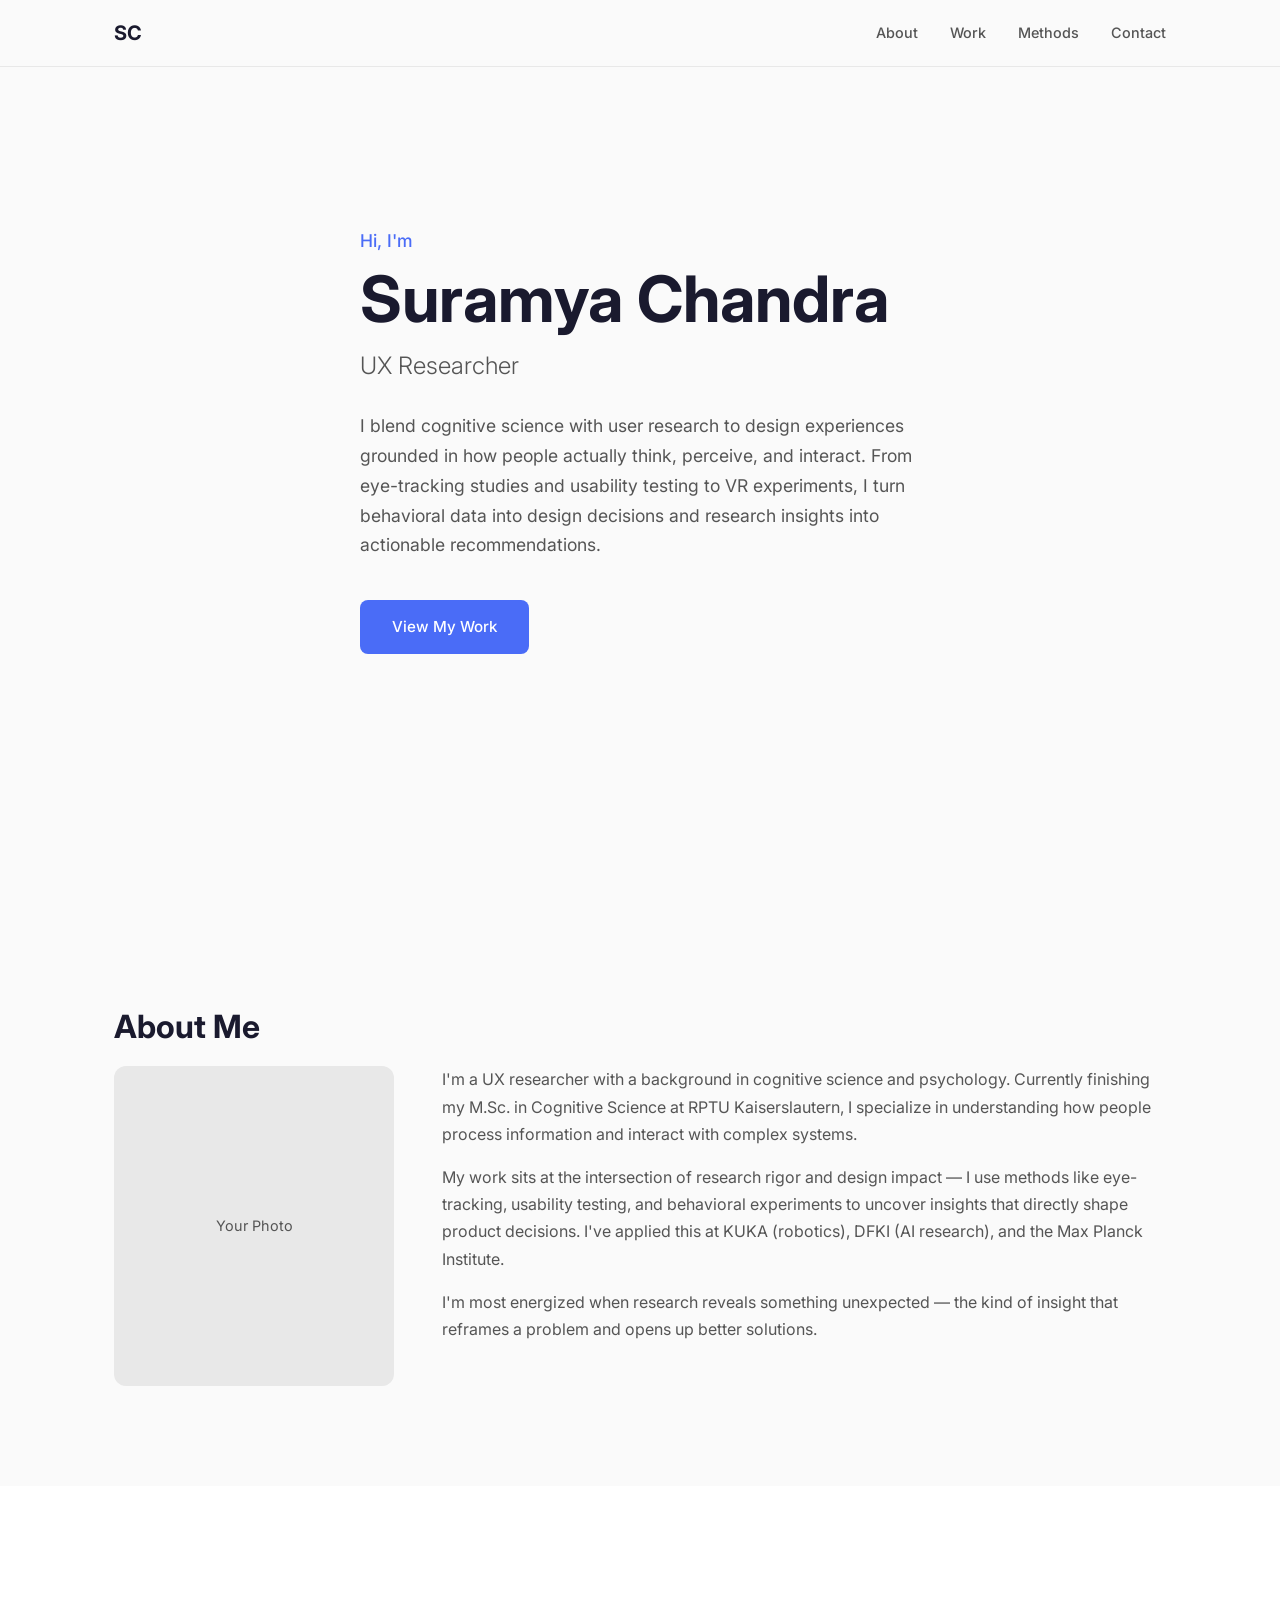
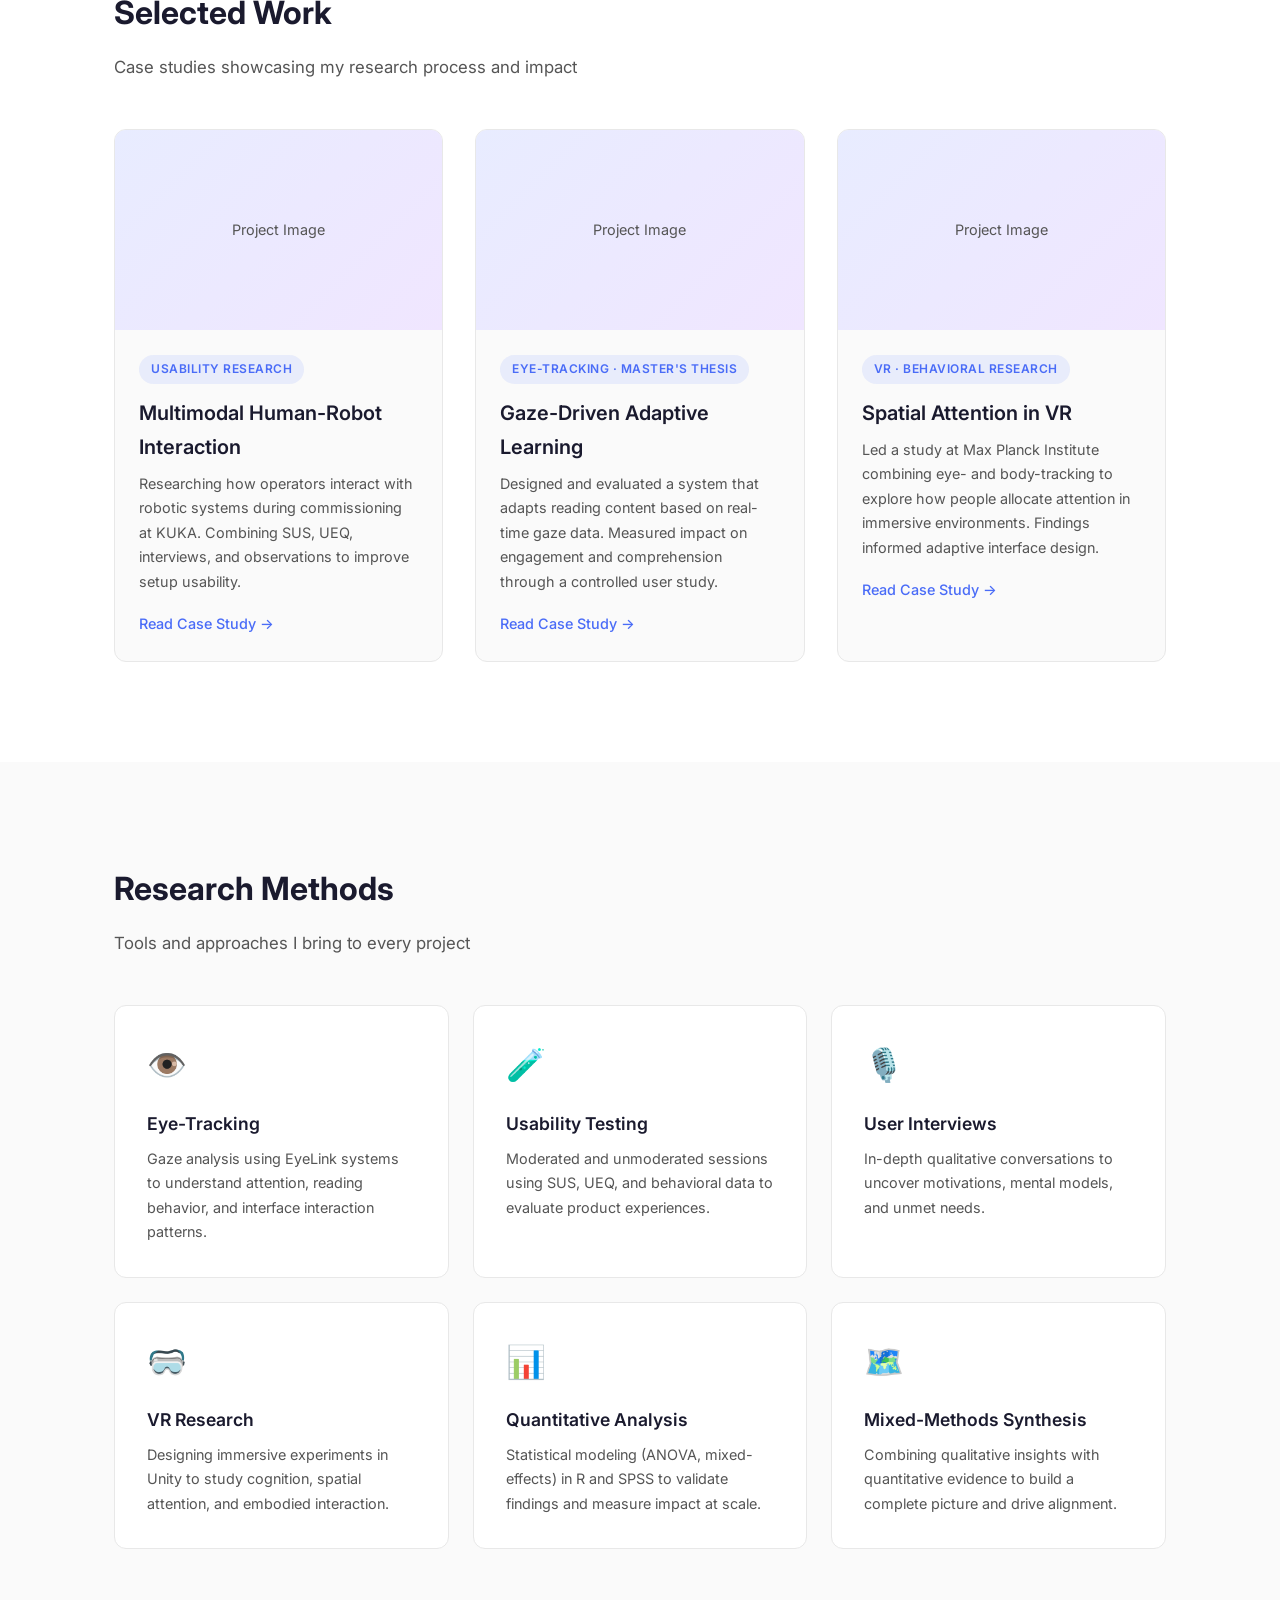
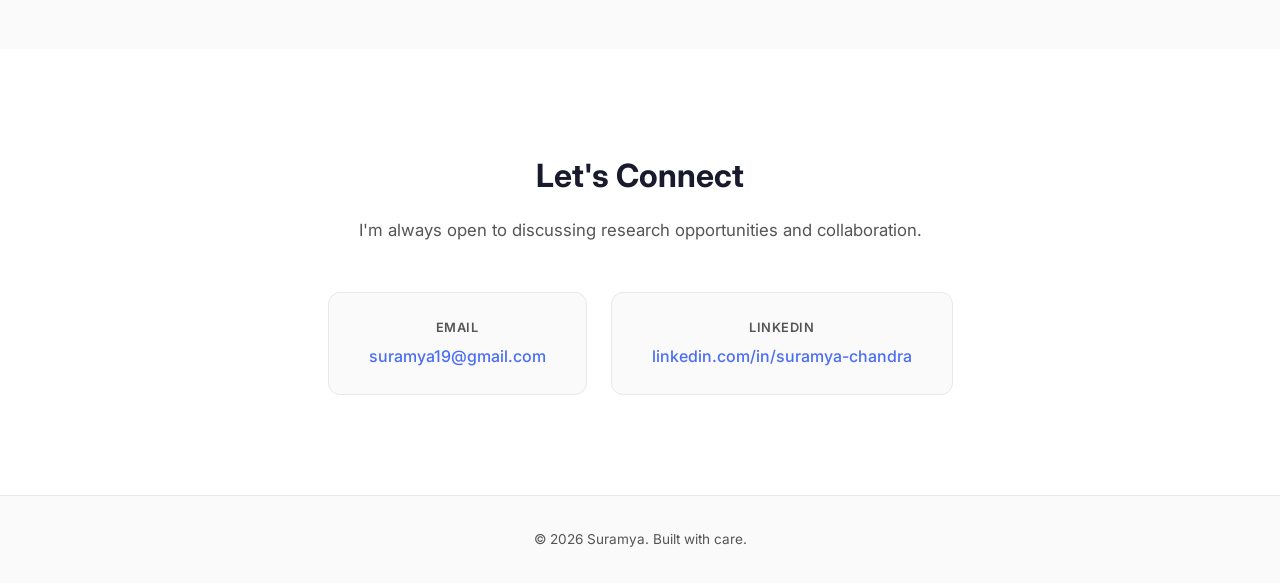
==== index.html @ 250d1913 "Initial commit - UX research portfolio" ====
<!DOCTYPE html>
<html lang="en">
<head>
  <meta charset="UTF-8">
  <meta name="viewport" content="width=device-width, initial-scale=1.0">
  <title>Suramya — UX Researcher</title>
  <link rel="stylesheet" href="css/styles.css">
  <link rel="preconnect" href="https://fonts.googleapis.com">
  <link rel="preconnect" href="https://fonts.gstatic.com" crossorigin>
  <link href="https://fonts.googleapis.com/css2?family=Inter:wght@300;400;500;600;700&display=swap" rel="stylesheet">
</head>
<body>
  <!-- Navigation -->
  <nav class="nav" aria-label="Main navigation">
    <div class="nav-container">
      <a href="#hero" class="nav-logo">SC</a>
      <button class="nav-toggle" aria-label="Toggle navigation menu" aria-expanded="false">
        <span></span>
        <span></span>
        <span></span>
      </button>
      <ul class="nav-links">
        <li><a href="#about">About</a></li>
        <li><a href="#work">Work</a></li>
        <li><a href="#methods">Methods</a></li>
        <li><a href="#contact">Contact</a></li>
      </ul>
    </div>
  </nav>

  <!-- Hero Section -->
  <section id="hero" class="hero">
    <div class="container">
      <p class="hero-greeting">Hi, I'm</p>
      <h1 class="hero-name">Suramya Chandra</h1>
      <p class="hero-title">UX Researcher</p>
      <p class="hero-tagline">I blend cognitive science with user research to design experiences grounded in how people actually think, perceive, and interact. From eye-tracking studies and usability testing to VR experiments, I turn behavioral data into design decisions and research insights into actionable recommendations.</p>
      <a href="#work" class="btn btn-primary">View My Work</a>
    </div>
  </section>

  <!-- About Section -->
  <section id="about" class="about">
    <div class="container">
      <h2 class="section-title">About Me</h2>
      <div class="about-content">
        <div class="about-image">
          <div class="about-image-placeholder" aria-label="Profile photo placeholder">
            <span>Your Photo</span>
          </div>
        </div>
        <div class="about-text">
          <p>I'm a UX researcher with a background in cognitive science and psychology. Currently finishing my M.Sc. in Cognitive Science at RPTU Kaiserslautern, I specialize in understanding how people process information and interact with complex systems.</p>
          <p>My work sits at the intersection of research rigor and design impact — I use methods like eye-tracking, usability testing, and behavioral experiments to uncover insights that directly shape product decisions. I've applied this at KUKA (robotics), DFKI (AI research), and the Max Planck Institute.</p>
          <p>I'm most energized when research reveals something unexpected — the kind of insight that reframes a problem and opens up better solutions.</p>
        </div>
      </div>
    </div>
  </section>

  <!-- Work / Case Studies Section -->
  <section id="work" class="work">
    <div class="container">
      <h2 class="section-title">Selected Work</h2>
      <p class="section-subtitle">Case studies showcasing my research process and impact</p>
      <div class="case-studies-grid">

        <article class="case-card">
          <div class="case-card-image" aria-label="Multimodal Human-Robot Interaction project">
            <span>Project Image</span>
          </div>
          <div class="case-card-content">
            <span class="case-card-tag">Usability Research</span>
            <h3 class="case-card-title">Multimodal Human-Robot Interaction</h3>
            <p class="case-card-desc">Researching how operators interact with robotic systems during commissioning at KUKA. Combining SUS, UEQ, interviews, and observations to improve setup usability.</p>
            <a href="#" class="case-card-link">Read Case Study →</a>
          </div>
        </article>

        <article class="case-card">
          <div class="case-card-image" aria-label="Adaptive Reading Systems project">
            <span>Project Image</span>
          </div>
          <div class="case-card-content">
            <span class="case-card-tag">Eye-Tracking · Master's Thesis</span>
            <h3 class="case-card-title">Gaze-Driven Adaptive Learning</h3>
            <p class="case-card-desc">Designed and evaluated a system that adapts reading content based on real-time gaze data. Measured impact on engagement and comprehension through a controlled user study.</p>
            <a href="#" class="case-card-link">Read Case Study →</a>
          </div>
        </article>

        <article class="case-card">
          <div class="case-card-image" aria-label="VR Spatial Attention project">
            <span>Project Image</span>
          </div>
          <div class="case-card-content">
            <span class="case-card-tag">VR · Behavioral Research</span>
            <h3 class="case-card-title">Spatial Attention in VR</h3>
            <p class="case-card-desc">Led a study at Max Planck Institute combining eye- and body-tracking to explore how people allocate attention in immersive environments. Findings informed adaptive interface design.</p>
            <a href="#" class="case-card-link">Read Case Study →</a>
          </div>
        </article>

      </div>
    </div>
  </section>

  <!-- Methods Section -->
  <section id="methods" class="methods">
    <div class="container">
      <h2 class="section-title">Research Methods</h2>
      <p class="section-subtitle">Tools and approaches I bring to every project</p>
      <div class="methods-grid">
        <div class="method-card">
          <div class="method-icon" aria-hidden="true">👁️</div>
          <h3>Eye-Tracking</h3>
          <p>Gaze analysis using EyeLink systems to understand attention, reading behavior, and interface interaction patterns.</p>
        </div>
        <div class="method-card">
          <div class="method-icon" aria-hidden="true">🧪</div>
          <h3>Usability Testing</h3>
          <p>Moderated and unmoderated sessions using SUS, UEQ, and behavioral data to evaluate product experiences.</p>
        </div>
        <div class="method-card">
          <div class="method-icon" aria-hidden="true">🎙️</div>
          <h3>User Interviews</h3>
          <p>In-depth qualitative conversations to uncover motivations, mental models, and unmet needs.</p>
        </div>
        <div class="method-card">
          <div class="method-icon" aria-hidden="true">🥽</div>
          <h3>VR Research</h3>
          <p>Designing immersive experiments in Unity to study cognition, spatial attention, and embodied interaction.</p>
        </div>
        <div class="method-card">
          <div class="method-icon" aria-hidden="true">📊</div>
          <h3>Quantitative Analysis</h3>
          <p>Statistical modeling (ANOVA, mixed-effects) in R and SPSS to validate findings and measure impact at scale.</p>
        </div>
        <div class="method-card">
          <div class="method-icon" aria-hidden="true">🗺️</div>
          <h3>Mixed-Methods Synthesis</h3>
          <p>Combining qualitative insights with quantitative evidence to build a complete picture and drive alignment.</p>
        </div>
      </div>
    </div>
  </section>

  <!-- Contact Section -->
  <section id="contact" class="contact">
    <div class="container">
      <h2 class="section-title">Let's Connect</h2>
      <p class="section-subtitle">I'm always open to discussing research opportunities and collaboration.</p>
      <div class="contact-links">
        <a href="mailto:suramya19@gmail.com" class="contact-item">
          <span class="contact-label">Email</span>
          <span class="contact-value">suramya19@gmail.com</span>
        </a>
        <a href="https://www.linkedin.com/in/suramya-chandra/" class="contact-item" target="_blank" rel="noopener noreferrer">
          <span class="contact-label">LinkedIn</span>
          <span class="contact-value">linkedin.com/in/suramya-chandra</span>
        </a>
      </div>
    </div>
  </section>

  <!-- Footer -->
  <footer class="footer">
    <div class="container">
      <p>&copy; 2026 Suramya. Built with care.</p>
    </div>
  </footer>

  <script src="js/main.js"></script>
</body>
</html>
---- css/styles.css ----
/* ===== Reset & Base ===== */
*,
*::before,
*::after {
  margin: 0;
  padding: 0;
  box-sizing: border-box;
}

:root {
  --color-bg: #fafafa;
  --color-surface: #ffffff;
  --color-text: #1a1a2e;
  --color-text-muted: #555;
  --color-accent: #4a6cf7;
  --color-accent-hover: #3b5ce4;
  --color-border: #e8e8e8;
  --font-body: 'Inter', -apple-system, BlinkMacSystemFont, sans-serif;
  --max-width: 1100px;
  --radius: 12px;
  --shadow-sm: 0 2px 8px rgba(0, 0, 0, 0.04);
  --shadow-md: 0 4px 20px rgba(0, 0, 0, 0.08);
  --transition: 0.3s ease;
}

html {
  scroll-behavior: smooth;
}

body {
  font-family: var(--font-body);
  background-color: var(--color-bg);
  color: var(--color-text);
  line-height: 1.7;
  font-size: 16px;
}

.container {
  max-width: var(--max-width);
  margin: 0 auto;
  padding: 0 24px;
}

a {
  color: var(--color-accent);
  text-decoration: none;
  transition: color var(--transition);
}

a:hover {
  color: var(--color-accent-hover);
}

/* ===== Navigation ===== */
.nav {
  position: fixed;
  top: 0;
  left: 0;
  right: 0;
  z-index: 1000;
  background: rgba(250, 250, 250, 0.92);
  backdrop-filter: blur(10px);
  border-bottom: 1px solid var(--color-border);
}

.nav-container {
  max-width: var(--max-width);
  margin: 0 auto;
  padding: 16px 24px;
  display: flex;
  align-items: center;
  justify-content: space-between;
}

.nav-logo {
  font-weight: 700;
  font-size: 1.25rem;
  color: var(--color-text);
}

.nav-logo:hover {
  color: var(--color-accent);
}

.nav-links {
  list-style: none;
  display: flex;
  gap: 32px;
}

.nav-links a {
  color: var(--color-text-muted);
  font-size: 0.9rem;
  font-weight: 500;
  transition: color var(--transition);
}

.nav-links a:hover {
  color: var(--color-accent);
}

.nav-toggle {
  display: none;
  flex-direction: column;
  gap: 5px;
  background: none;
  border: none;
  cursor: pointer;
  padding: 4px;
}

.nav-toggle span {
  display: block;
  width: 24px;
  height: 2px;
  background: var(--color-text);
  border-radius: 2px;
  transition: var(--transition);
}

/* ===== Hero ===== */
.hero {
  min-height: 100vh;
  display: flex;
  align-items: center;
  padding-top: 80px;
}

.hero-greeting {
  font-size: 1.1rem;
  color: var(--color-accent);
  font-weight: 500;
  margin-bottom: 8px;
}

.hero-name {
  font-size: clamp(2.5rem, 6vw, 4rem);
  font-weight: 700;
  line-height: 1.1;
  margin-bottom: 12px;
}

.hero-title {
  font-size: 1.5rem;
  font-weight: 300;
  color: var(--color-text-muted);
  margin-bottom: 24px;
}

.hero-tagline {
  font-size: 1.1rem;
  color: var(--color-text-muted);
  max-width: 560px;
  margin-bottom: 40px;
}

.btn {
  display: inline-block;
  padding: 14px 32px;
  border-radius: 8px;
  font-weight: 500;
  font-size: 0.95rem;
  transition: all var(--transition);
}

.btn-primary {
  background: var(--color-accent);
  color: #fff;
}

.btn-primary:hover {
  background: var(--color-accent-hover);
  color: #fff;
  transform: translateY(-2px);
  box-shadow: var(--shadow-md);
}

/* ===== Section Shared ===== */
section {
  padding: 100px 0;
}

.section-title {
  font-size: 2rem;
  font-weight: 700;
  margin-bottom: 12px;
}

.section-subtitle {
  color: var(--color-text-muted);
  font-size: 1.05rem;
  margin-bottom: 48px;
}

/* ===== About ===== */
.about-content {
  display: grid;
  grid-template-columns: 280px 1fr;
  gap: 48px;
  align-items: start;
}

.about-image-placeholder {
  width: 280px;
  height: 320px;
  background: var(--color-border);
  border-radius: var(--radius);
  display: flex;
  align-items: center;
  justify-content: center;
  color: var(--color-text-muted);
  font-size: 0.9rem;
}

.about-text p {
  margin-bottom: 16px;
  color: var(--color-text-muted);
}

/* ===== Case Studies ===== */
.work {
  background: var(--color-surface);
}

.case-studies-grid {
  display: grid;
  grid-template-columns: repeat(auto-fit, minmax(320px, 1fr));
  gap: 32px;
}

.case-card {
  background: var(--color-bg);
  border-radius: var(--radius);
  overflow: hidden;
  border: 1px solid var(--color-border);
  transition: transform var(--transition), box-shadow var(--transition);
}

.case-card:hover {
  transform: translateY(-4px);
  box-shadow: var(--shadow-md);
}

.case-card-image {
  height: 200px;
  background: linear-gradient(135deg, #e8ecff, #f0e6ff);
  display: flex;
  align-items: center;
  justify-content: center;
  color: var(--color-text-muted);
  font-size: 0.9rem;
}

.case-card-content {
  padding: 24px;
}

.case-card-tag {
  display: inline-block;
  padding: 4px 12px;
  background: rgba(74, 108, 247, 0.1);
  color: var(--color-accent);
  font-size: 0.75rem;
  font-weight: 600;
  border-radius: 20px;
  margin-bottom: 12px;
  text-transform: uppercase;
  letter-spacing: 0.5px;
}

.case-card-title {
  font-size: 1.25rem;
  font-weight: 600;
  margin-bottom: 8px;
}

.case-card-desc {
  color: var(--color-text-muted);
  font-size: 0.9rem;
  margin-bottom: 16px;
}

.case-card-link {
  font-size: 0.9rem;
  font-weight: 500;
}

/* ===== Methods ===== */
.methods-grid {
  display: grid;
  grid-template-columns: repeat(auto-fit, minmax(280px, 1fr));
  gap: 24px;
}

.method-card {
  background: var(--color-surface);
  padding: 32px;
  border-radius: var(--radius);
  border: 1px solid var(--color-border);
  transition: transform var(--transition), box-shadow var(--transition);
}

.method-card:hover {
  transform: translateY(-2px);
  box-shadow: var(--shadow-sm);
}

.method-icon {
  font-size: 2rem;
  margin-bottom: 16px;
}

.method-card h3 {
  font-size: 1.1rem;
  font-weight: 600;
  margin-bottom: 8px;
}

.method-card p {
  color: var(--color-text-muted);
  font-size: 0.9rem;
}

/* ===== Contact ===== */
.contact {
  background: var(--color-surface);
  text-align: center;
}

.contact-links {
  display: flex;
  flex-wrap: wrap;
  justify-content: center;
  gap: 24px;
  margin-top: 32px;
}

.contact-item {
  display: flex;
  flex-direction: column;
  align-items: center;
  padding: 24px 40px;
  background: var(--color-bg);
  border: 1px solid var(--color-border);
  border-radius: var(--radius);
  transition: transform var(--transition), box-shadow var(--transition);
}

.contact-item:hover {
  transform: translateY(-2px);
  box-shadow: var(--shadow-sm);
}

.contact-label {
  font-size: 0.8rem;
  font-weight: 600;
  text-transform: uppercase;
  letter-spacing: 0.5px;
  color: var(--color-text-muted);
  margin-bottom: 4px;
}

.contact-value {
  color: var(--color-accent);
  font-weight: 500;
}

/* ===== Footer ===== */
.footer {
  text-align: center;
  padding: 32px 0;
  color: var(--color-text-muted);
  font-size: 0.85rem;
  border-top: 1px solid var(--color-border);
}

/* ===== Responsive ===== */
@media (max-width: 768px) {
  .nav-toggle {
    display: flex;
  }

  .nav-links {
    position: absolute;
    top: 100%;
    left: 0;
    right: 0;
    flex-direction: column;
    background: var(--color-surface);
    padding: 24px;
    gap: 16px;
    border-bottom: 1px solid var(--color-border);
    display: none;
  }

  .nav-links.active {
    display: flex;
  }

  .about-content {
    grid-template-columns: 1fr;
  }

  .about-image-placeholder {
    width: 100%;
    max-width: 280px;
    margin: 0 auto;
  }

  .case-studies-grid {
    grid-template-columns: 1fr;
  }

  .hero {
    padding-top: 100px;
    min-height: auto;
    padding-bottom: 60px;
  }

  section {
    padding: 60px 0;
  }

  .contact-links {
    flex-direction: column;
    align-items: center;
  }

  .contact-item {
    width: 100%;
    max-width: 300px;
  }
}

/* ===== Animations ===== */
@media (prefers-reduced-motion: no-preference) {
  .fade-in {
    opacity: 0;
    transform: translateY(20px);
    transition: opacity 0.6s ease, transform 0.6s ease;
  }

  .fade-in.visible {
    opacity: 1;
    transform: translateY(0);
  }
}
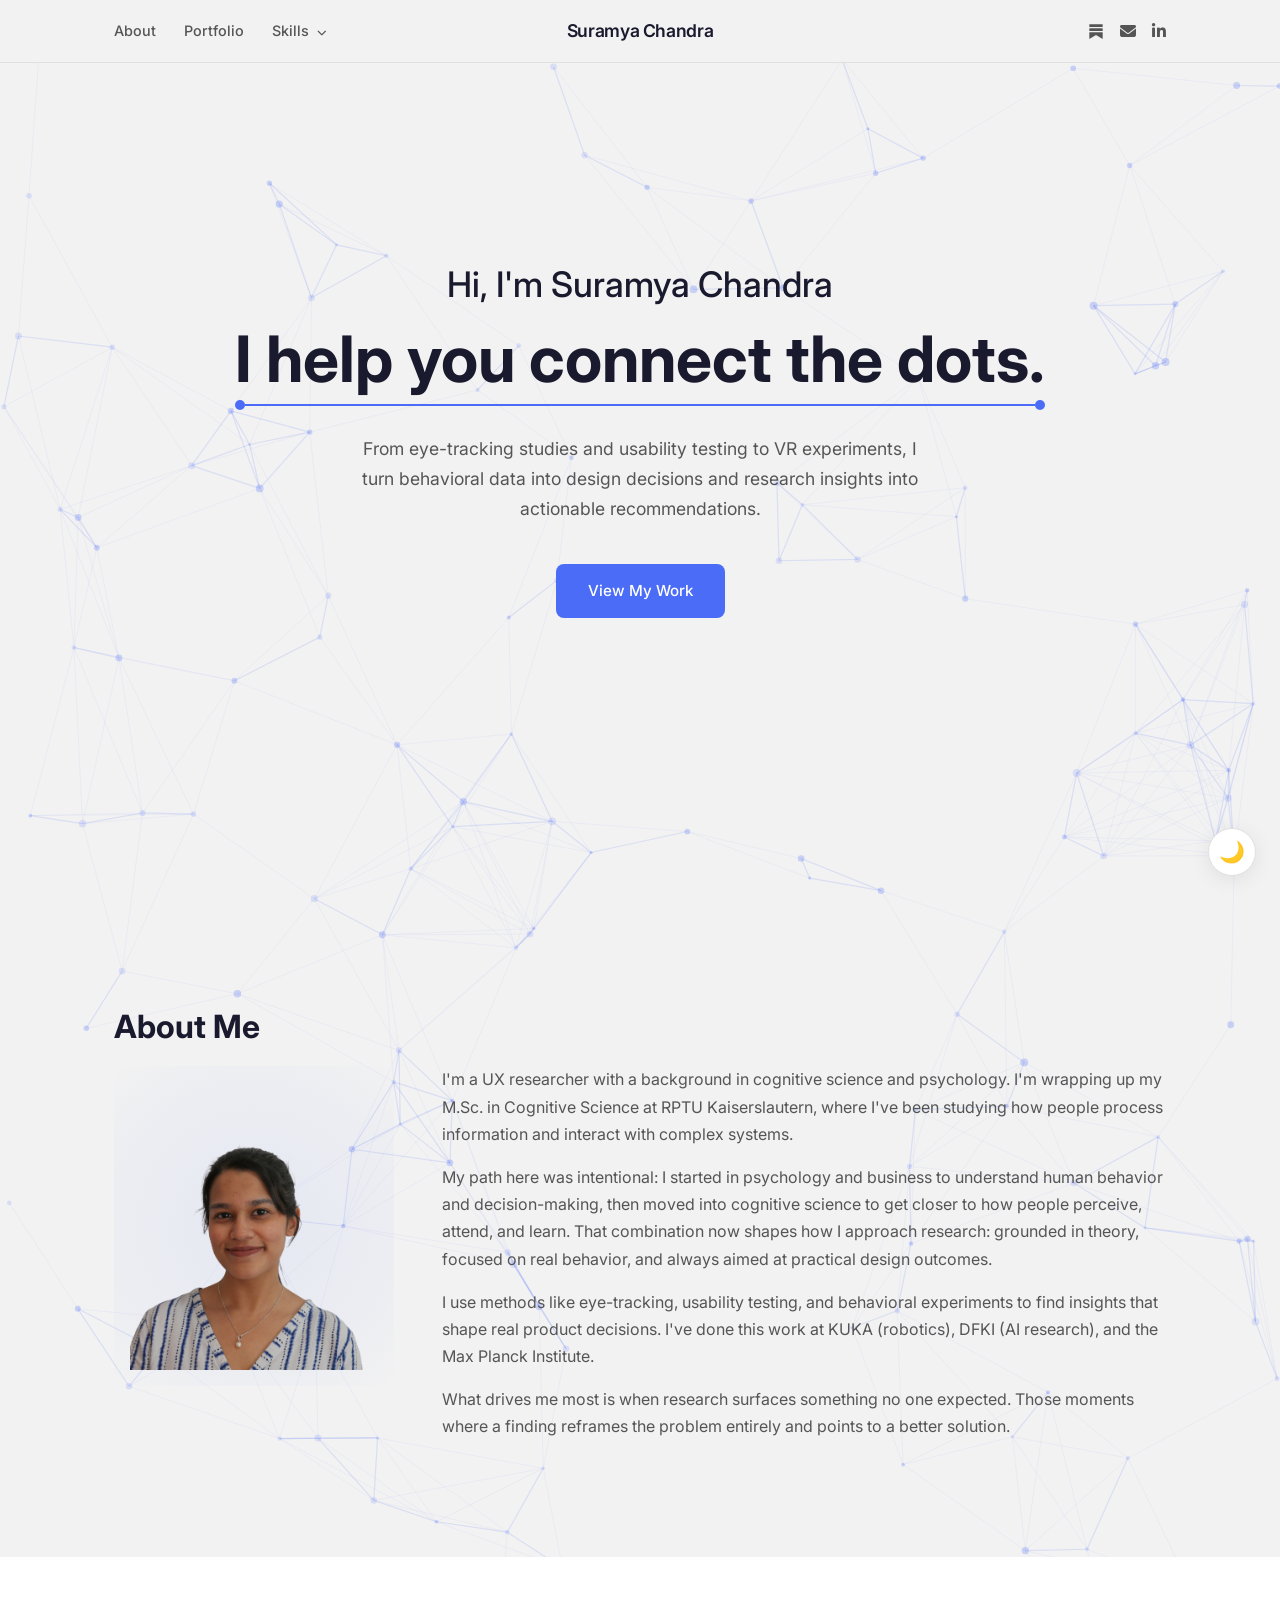
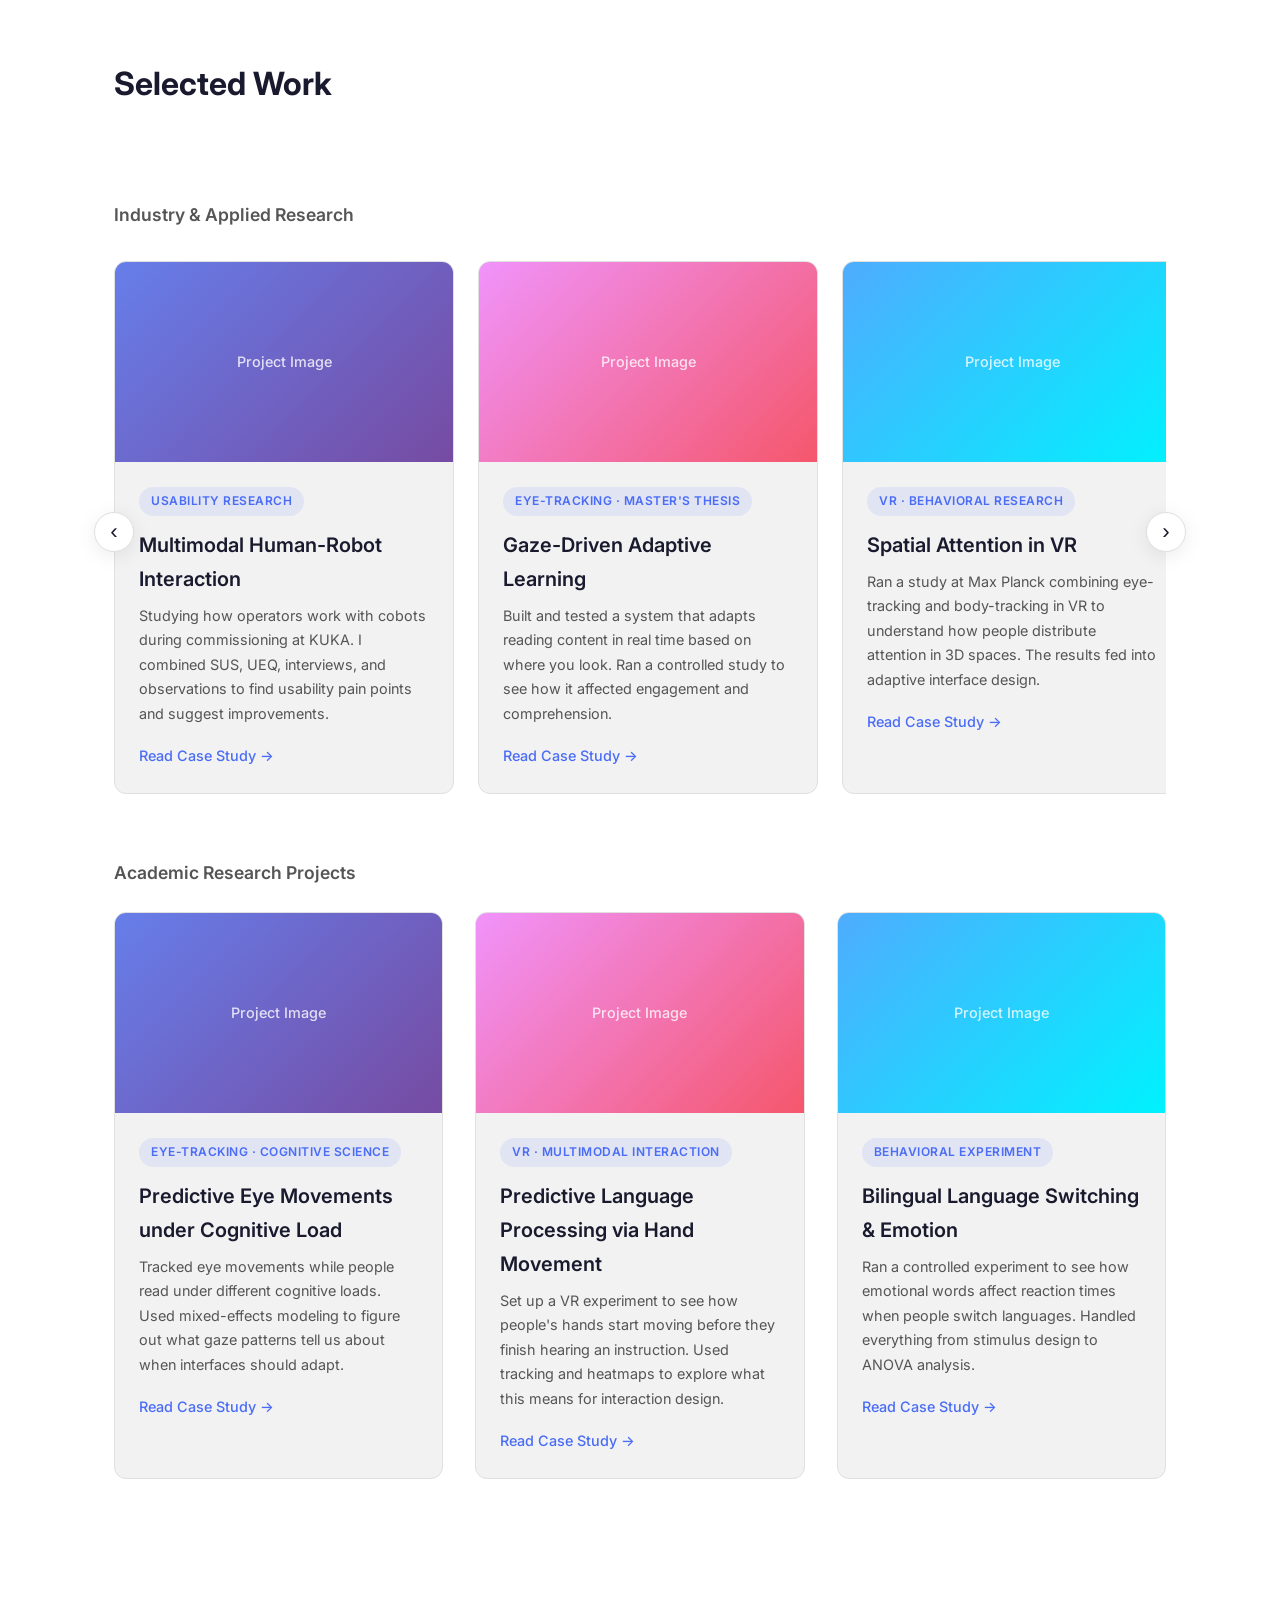
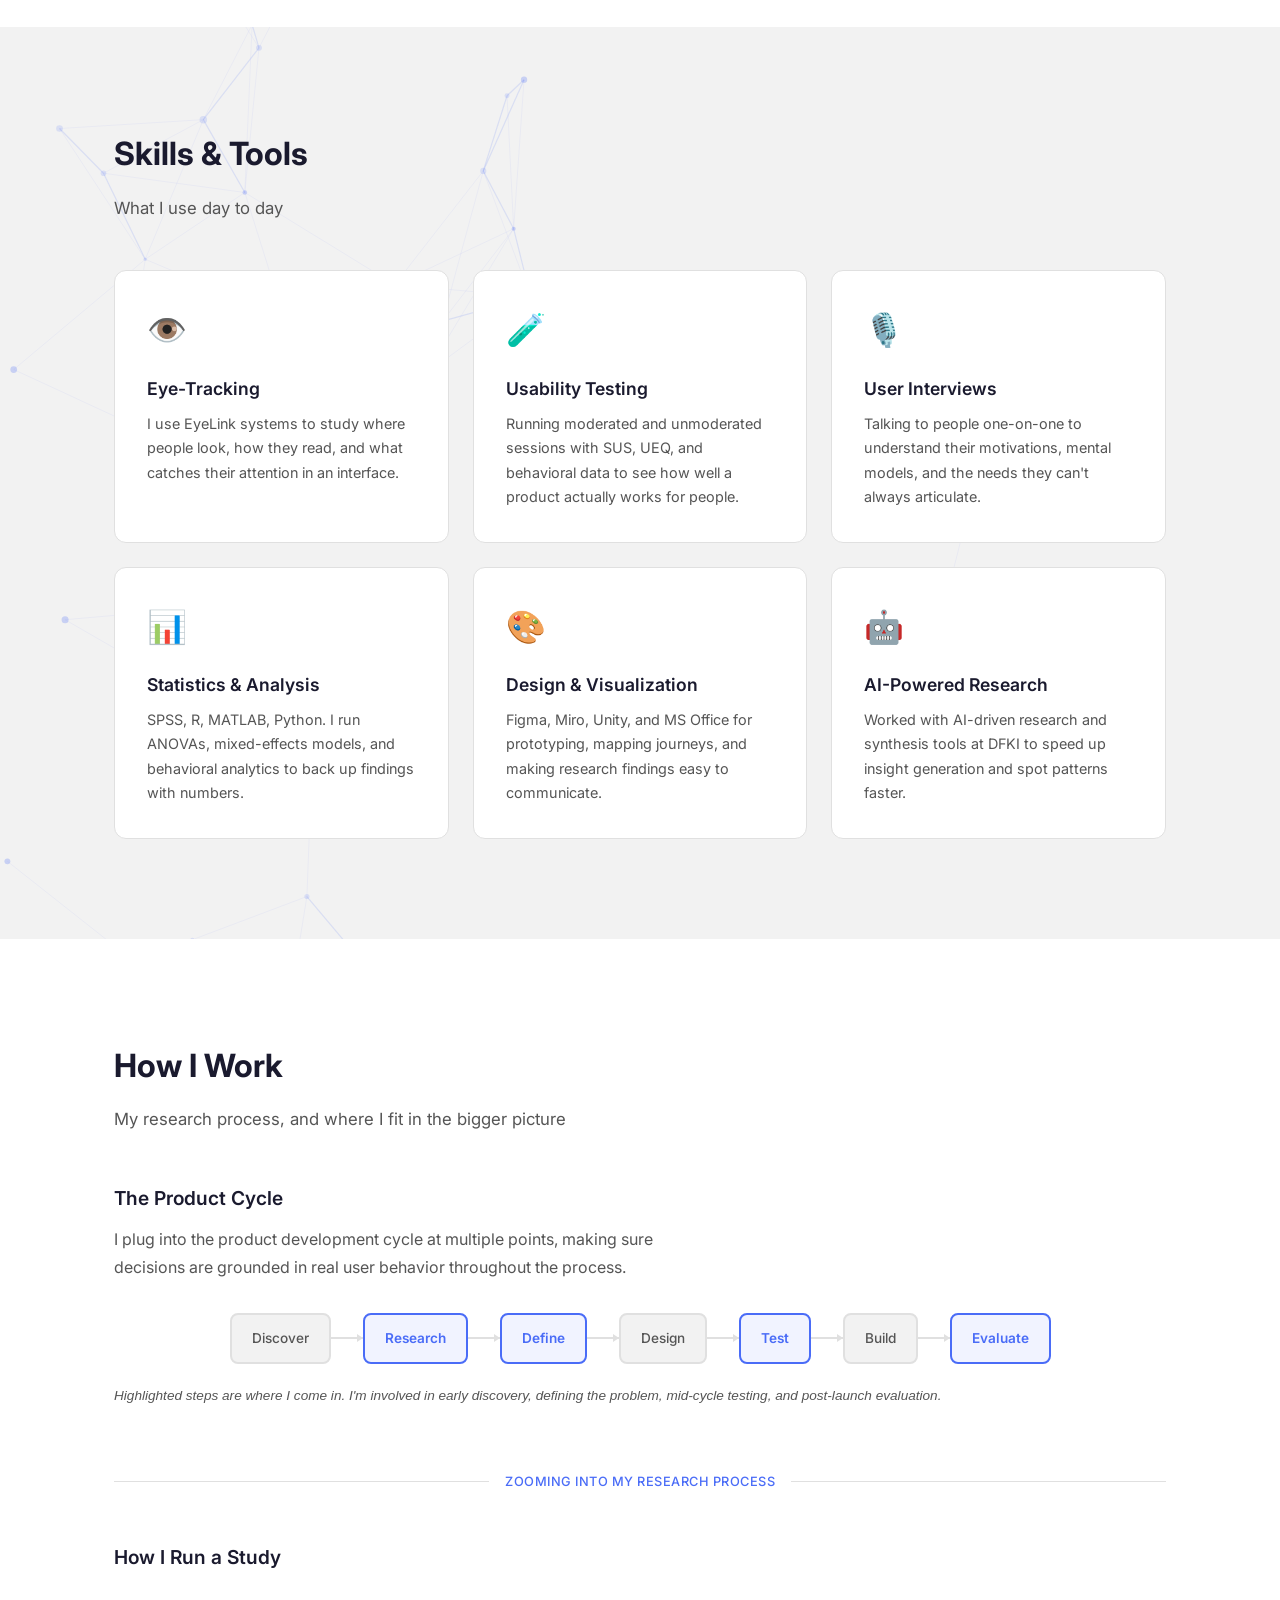
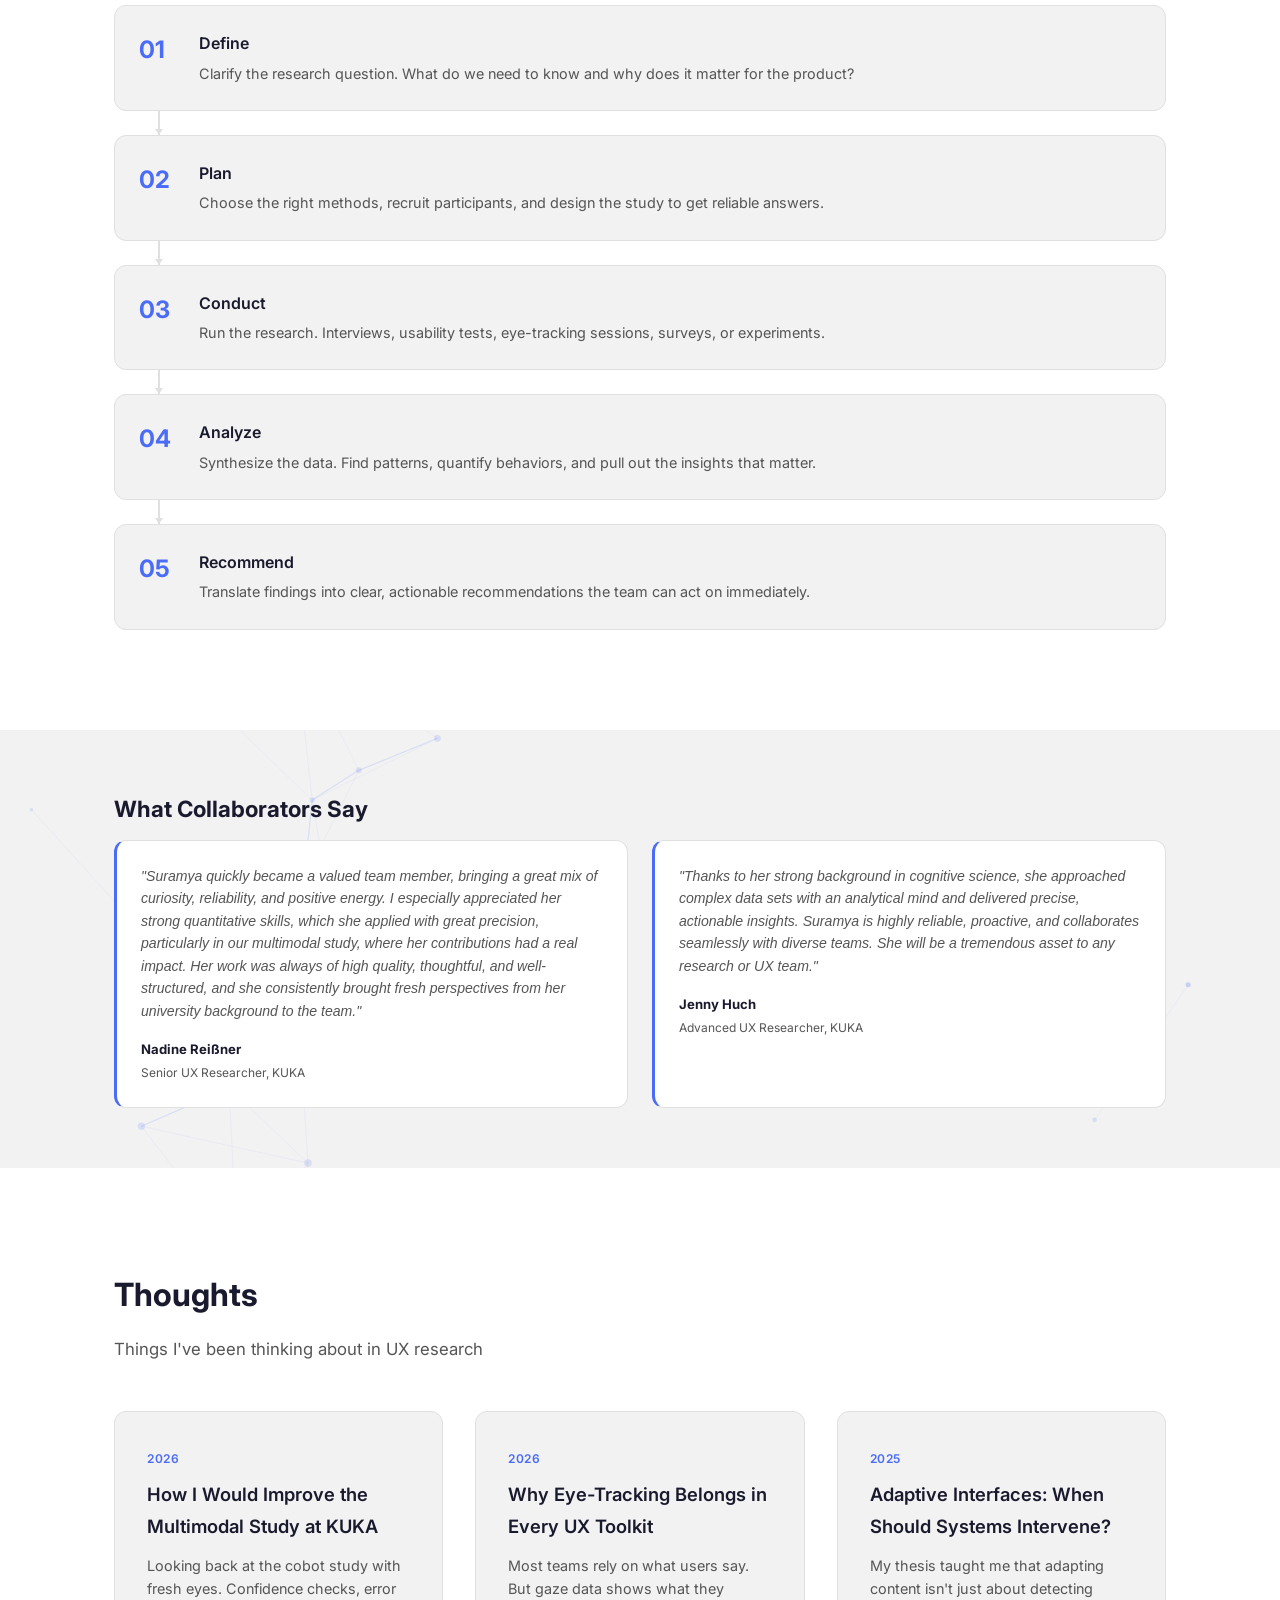
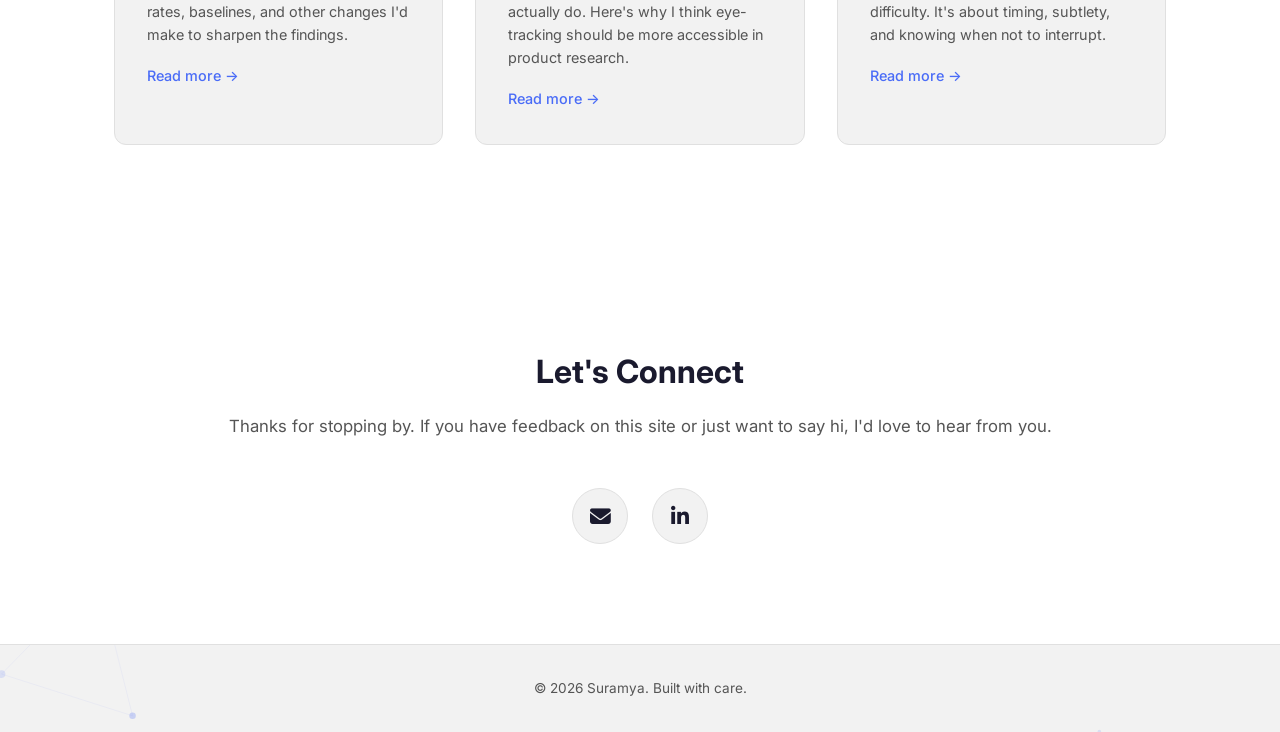
==== commit b74958ab: "Add portfolio features: process section, testimonials, thoughts, carousel, dark mode, connected dots" ====
--- a/index.html
+++ b/index.html
@@ -3,38 +3,74 @@
 <head>
   <meta charset="UTF-8">
   <meta name="viewport" content="width=device-width, initial-scale=1.0">
-  <title>Suramya — UX Researcher</title>
+  <title>Suramya | UX Researcher</title>
+  <meta name="description" content="Suramya Chandra is a UX researcher specializing in eye-tracking, usability testing, and VR experiments. I help you connect the dots.">
+
+  <!-- Open Graph / LinkedIn Preview -->
+  <meta property="og:type" content="website">
+  <meta property="og:title" content="Suramya Chandra | UX Researcher">
+  <meta property="og:description" content="I help you connect the dots. From eye-tracking and usability testing to VR experiments, I turn behavioral data into design decisions.">
+  <meta property="og:url" content="https://suramyac.github.io/ux-portfolio/">
+  <meta property="og:image" content="https://suramyac.github.io/ux-portfolio/assets/og-image.png">
+
+  <!-- Twitter Card -->
+  <meta name="twitter:card" content="summary_large_image">
+  <meta name="twitter:title" content="Suramya Chandra | UX Researcher">
+  <meta name="twitter:description" content="I help you connect the dots. From eye-tracking and usability testing to VR experiments, I turn behavioral data into design decisions.">
+  <meta name="twitter:image" content="https://suramyac.github.io/ux-portfolio/assets/og-image.png">
+
+  <!-- Favicon -->
+  <link rel="icon" type="image/svg+xml" href="assets/favicon.svg">
+  <link rel="icon" type="image/png" sizes="32x32" href="assets/favicon-32.png">
+  <link rel="apple-touch-icon" href="assets/favicon.svg">
   <link rel="stylesheet" href="css/styles.css">
   <link rel="preconnect" href="https://fonts.googleapis.com">
   <link rel="preconnect" href="https://fonts.gstatic.com" crossorigin>
   <link href="https://fonts.googleapis.com/css2?family=Inter:wght@300;400;500;600;700&display=swap" rel="stylesheet">
+  <link rel="stylesheet" href="https://cdnjs.cloudflare.com/ajax/libs/font-awesome/6.5.1/css/all.min.css">
 </head>
 <body>
   <!-- Navigation -->
   <nav class="nav" aria-label="Main navigation">
     <div class="nav-container">
-      <a href="#hero" class="nav-logo">SC</a>
+      <ul class="nav-links">
+        <li><a href="#about">About</a></li>
+        <li><a href="#work">Portfolio</a></li>
+        <li class="nav-dropdown">
+          <a href="#methods">Skills <i class="fas fa-chevron-down nav-arrow"></i></a>
+          <ul class="dropdown-menu">
+            <li><a href="#process">Process</a></li>
+            <li><a href="#testimonials">Testimonials</a></li>
+          </ul>
+        </li>
+      </ul>
+      <a href="#hero" class="nav-name">Suramya Chandra</a>
+      <div class="nav-socials">
+        <a href="#thoughts" aria-label="Substack" data-tooltip="Read my thoughts" class="nav-substack"><svg xmlns="http://www.w3.org/2000/svg" viewBox="0 0 24 24" fill="currentColor" width="16" height="16"><path d="M2 2h20v4H2V2zm0 6h20v4H2V8zm0 6h20v10l-10-6-10 6V14z"/></svg></a>
+        <a href="mailto:suramya19@gmail.com" aria-label="Email" data-tooltip="Email me"><i class="fas fa-envelope"></i></a>
+        <a href="https://www.linkedin.com/in/suramya-chandra/" target="_blank" rel="noopener noreferrer" aria-label="LinkedIn" data-tooltip="Check out my LinkedIn"><i class="fab fa-linkedin-in"></i></a>
+      </div>
       <button class="nav-toggle" aria-label="Toggle navigation menu" aria-expanded="false">
         <span></span>
         <span></span>
         <span></span>
       </button>
-      <ul class="nav-links">
-        <li><a href="#about">About</a></li>
-        <li><a href="#work">Work</a></li>
-        <li><a href="#methods">Methods</a></li>
-        <li><a href="#contact">Contact</a></li>
-      </ul>
     </div>
   </nav>
 
   <!-- Hero Section -->
   <section id="hero" class="hero">
-    <div class="container">
-      <p class="hero-greeting">Hi, I'm</p>
-      <h1 class="hero-name">Suramya Chandra</h1>
-      <p class="hero-title">UX Researcher</p>
-      <p class="hero-tagline">I blend cognitive science with user research to design experiences grounded in how people actually think, perceive, and interact. From eye-tracking studies and usability testing to VR experiments, I turn behavioral data into design decisions and research insights into actionable recommendations.</p>
+    <div class="container hero-centered">
+      <h1 class="hero-name">Hi, I'm Suramya Chandra</h1>
+      <p class="hero-tagline-bold">
+        <span class="connect-dots">
+          <span class="dot dot-left"></span>
+          I help you connect the dots.
+          <span class="dot dot-right"></span>
+          <span class="connect-line"></span>
+        </span>
+      </p>
+      <p class="hero-tagline">From eye-tracking studies and usability testing to VR experiments, I turn behavioral data into design decisions and research insights into actionable recommendations.</p>
       <a href="#work" class="btn btn-primary">View My Work</a>
     </div>
   </section>
@@ -45,14 +81,13 @@
       <h2 class="section-title">About Me</h2>
       <div class="about-content">
         <div class="about-image">
-          <div class="about-image-placeholder" aria-label="Profile photo placeholder">
-            <span>Your Photo</span>
-          </div>
+          <img src="assets/profile.png" alt="Suramya Chandra" class="about-photo">
         </div>
         <div class="about-text">
-          <p>I'm a UX researcher with a background in cognitive science and psychology. Currently finishing my M.Sc. in Cognitive Science at RPTU Kaiserslautern, I specialize in understanding how people process information and interact with complex systems.</p>
-          <p>My work sits at the intersection of research rigor and design impact — I use methods like eye-tracking, usability testing, and behavioral experiments to uncover insights that directly shape product decisions. I've applied this at KUKA (robotics), DFKI (AI research), and the Max Planck Institute.</p>
-          <p>I'm most energized when research reveals something unexpected — the kind of insight that reframes a problem and opens up better solutions.</p>
+          <p>I'm a UX researcher with a background in cognitive science and psychology. I'm wrapping up my M.Sc. in Cognitive Science at RPTU Kaiserslautern, where I've been studying how people process information and interact with complex systems.</p>
+          <p>My path here was intentional: I started in psychology and business to understand human behavior and decision-making, then moved into cognitive science to get closer to how people perceive, attend, and learn. That combination now shapes how I approach research: grounded in theory, focused on real behavior, and always aimed at practical design outcomes.</p>
+          <p>I use methods like eye-tracking, usability testing, and behavioral experiments to find insights that shape real product decisions. I've done this work at KUKA (robotics), DFKI (AI research), and the Max Planck Institute.</p>
+          <p>What drives me most is when research surfaces something no one expected. Those moments where a finding reframes the problem entirely and points to a better solution.</p>
         </div>
       </div>
     </div>
@@ -62,8 +97,12 @@
   <section id="work" class="work">
     <div class="container">
       <h2 class="section-title">Selected Work</h2>
-      <p class="section-subtitle">Case studies showcasing my research process and impact</p>
-      <div class="case-studies-grid">
+      <p class="section-subtitle">A look at the projects I've worked on and what I learned from them</p>
+
+      <h3 class="work-category">Industry & Applied Research</h3>
+      <div class="carousel-wrapper">
+        <button class="carousel-btn carousel-btn-left" aria-label="Scroll left">‹</button>
+        <div class="case-studies-carousel">
 
         <article class="case-card">
           <div class="case-card-image" aria-label="Multimodal Human-Robot Interaction project">
@@ -72,8 +111,8 @@
           <div class="case-card-content">
             <span class="case-card-tag">Usability Research</span>
             <h3 class="case-card-title">Multimodal Human-Robot Interaction</h3>
-            <p class="case-card-desc">Researching how operators interact with robotic systems during commissioning at KUKA. Combining SUS, UEQ, interviews, and observations to improve setup usability.</p>
-            <a href="#" class="case-card-link">Read Case Study →</a>
+            <p class="case-card-desc">Studying how operators work with cobots during commissioning at KUKA. I combined SUS, UEQ, interviews, and observations to find usability pain points and suggest improvements.</p>
+            <a href="case-studies/human-robot-interaction.html" class="case-card-link">Read Case Study →</a>
           </div>
         </article>
 
@@ -84,8 +123,8 @@
           <div class="case-card-content">
             <span class="case-card-tag">Eye-Tracking · Master's Thesis</span>
             <h3 class="case-card-title">Gaze-Driven Adaptive Learning</h3>
-            <p class="case-card-desc">Designed and evaluated a system that adapts reading content based on real-time gaze data. Measured impact on engagement and comprehension through a controlled user study.</p>
-            <a href="#" class="case-card-link">Read Case Study →</a>
+            <p class="case-card-desc">Built and tested a system that adapts reading content in real time based on where you look. Ran a controlled study to see how it affected engagement and comprehension.</p>
+            <a href="case-studies/adaptive-learning.html" class="case-card-link">Read Case Study →</a>
           </div>
         </article>
 
@@ -96,51 +135,254 @@
           <div class="case-card-content">
             <span class="case-card-tag">VR · Behavioral Research</span>
             <h3 class="case-card-title">Spatial Attention in VR</h3>
-            <p class="case-card-desc">Led a study at Max Planck Institute combining eye- and body-tracking to explore how people allocate attention in immersive environments. Findings informed adaptive interface design.</p>
-            <a href="#" class="case-card-link">Read Case Study →</a>
-          </div>
-        </article>
-
-      </div>
-    </div>
-  </section>
-
-  <!-- Methods Section -->
+            <p class="case-card-desc">Ran a study at Max Planck combining eye-tracking and body-tracking in VR to understand how people distribute attention in 3D spaces. The results fed into adaptive interface design.</p>
+            <a href="case-studies/spatial-attention-vr.html" class="case-card-link">Read Case Study →</a>
+          </div>
+        </article>
+
+        <article class="case-card">
+          <div class="case-card-image" aria-label="Sustainability research project">
+            <span>Project Image</span>
+          </div>
+          <div class="case-card-content">
+            <span class="case-card-tag">Market Research · Social Impact</span>
+            <h3 class="case-card-title">Sustainability & User Impact Research</h3>
+            <p class="case-card-desc">Did interviews, surveys, and field visits at ALSiSAR Impact to understand how users experienced sustainability-focused fintech products and where engagement dropped off.</p>
+            <a href="case-studies/sustainability-research.html" class="case-card-link">Read Case Study →</a>
+          </div>
+        </article>
+
+        </div>
+        <button class="carousel-btn carousel-btn-right" aria-label="Scroll right">›</button>
+      </div>
+
+      <h3 class="work-category">Academic Research Projects</h3>
+      <div class="case-studies-grid">
+
+        <article class="case-card">
+          <div class="case-card-image" aria-label="Predictive Eye Movements project">
+            <span>Project Image</span>
+          </div>
+          <div class="case-card-content">
+            <span class="case-card-tag">Eye-Tracking · Cognitive Science</span>
+            <h3 class="case-card-title">Predictive Eye Movements under Cognitive Load</h3>
+            <p class="case-card-desc">Tracked eye movements while people read under different cognitive loads. Used mixed-effects modeling to figure out what gaze patterns tell us about when interfaces should adapt.</p>
+            <a href="case-studies/predictive-eye-movements.html" class="case-card-link">Read Case Study →</a>
+          </div>
+        </article>
+
+        <article class="case-card">
+          <div class="case-card-image" aria-label="Hand Movement VWP project">
+            <span>Project Image</span>
+          </div>
+          <div class="case-card-content">
+            <span class="case-card-tag">VR · Multimodal Interaction</span>
+            <h3 class="case-card-title">Predictive Language Processing via Hand Movement</h3>
+            <p class="case-card-desc">Set up a VR experiment to see how people's hands start moving before they finish hearing an instruction. Used tracking and heatmaps to explore what this means for interaction design.</p>
+            <a href="case-studies/hand-movement-vwp.html" class="case-card-link">Read Case Study →</a>
+          </div>
+        </article>
+
+        <article class="case-card">
+          <div class="case-card-image" aria-label="Bilingual Language Switching project">
+            <span>Project Image</span>
+          </div>
+          <div class="case-card-content">
+            <span class="case-card-tag">Behavioral Experiment</span>
+            <h3 class="case-card-title">Bilingual Language Switching & Emotion</h3>
+            <p class="case-card-desc">Ran a controlled experiment to see how emotional words affect reaction times when people switch languages. Handled everything from stimulus design to ANOVA analysis.</p>
+            <a href="case-studies/bilingual-language-switching.html" class="case-card-link">Read Case Study →</a>
+          </div>
+        </article>
+
+      </div>
+    </div>
+  </section>
+
+  <!-- Skills Section -->
   <section id="methods" class="methods">
     <div class="container">
-      <h2 class="section-title">Research Methods</h2>
-      <p class="section-subtitle">Tools and approaches I bring to every project</p>
+      <h2 class="section-title">Skills & Tools</h2>
+      <p class="section-subtitle">What I use day to day</p>
       <div class="methods-grid">
         <div class="method-card">
           <div class="method-icon" aria-hidden="true">👁️</div>
           <h3>Eye-Tracking</h3>
-          <p>Gaze analysis using EyeLink systems to understand attention, reading behavior, and interface interaction patterns.</p>
+          <p>I use EyeLink systems to study where people look, how they read, and what catches their attention in an interface.</p>
         </div>
         <div class="method-card">
           <div class="method-icon" aria-hidden="true">🧪</div>
           <h3>Usability Testing</h3>
-          <p>Moderated and unmoderated sessions using SUS, UEQ, and behavioral data to evaluate product experiences.</p>
+          <p>Running moderated and unmoderated sessions with SUS, UEQ, and behavioral data to see how well a product actually works for people.</p>
         </div>
         <div class="method-card">
           <div class="method-icon" aria-hidden="true">🎙️</div>
           <h3>User Interviews</h3>
-          <p>In-depth qualitative conversations to uncover motivations, mental models, and unmet needs.</p>
-        </div>
-        <div class="method-card">
-          <div class="method-icon" aria-hidden="true">🥽</div>
-          <h3>VR Research</h3>
-          <p>Designing immersive experiments in Unity to study cognition, spatial attention, and embodied interaction.</p>
+          <p>Talking to people one-on-one to understand their motivations, mental models, and the needs they can't always articulate.</p>
         </div>
         <div class="method-card">
           <div class="method-icon" aria-hidden="true">📊</div>
-          <h3>Quantitative Analysis</h3>
-          <p>Statistical modeling (ANOVA, mixed-effects) in R and SPSS to validate findings and measure impact at scale.</p>
-        </div>
-        <div class="method-card">
-          <div class="method-icon" aria-hidden="true">🗺️</div>
-          <h3>Mixed-Methods Synthesis</h3>
-          <p>Combining qualitative insights with quantitative evidence to build a complete picture and drive alignment.</p>
-        </div>
+          <h3>Statistics & Analysis</h3>
+          <p>SPSS, R, MATLAB, Python. I run ANOVAs, mixed-effects models, and behavioral analytics to back up findings with numbers.</p>
+        </div>
+        <div class="method-card">
+          <div class="method-icon" aria-hidden="true">🎨</div>
+          <h3>Design & Visualization</h3>
+          <p>Figma, Miro, Unity, and MS Office for prototyping, mapping journeys, and making research findings easy to communicate.</p>
+        </div>
+        <div class="method-card">
+          <div class="method-icon" aria-hidden="true">🤖</div>
+          <h3>AI-Powered Research</h3>
+          <p>Worked with AI-driven research and synthesis tools at DFKI to speed up insight generation and spot patterns faster.</p>
+        </div>
+      </div>
+    </div>
+  </section>
+
+  <!-- Research Process Section -->
+  <section id="process" class="process">
+    <div class="container">
+      <h2 class="section-title">How I Work</h2>
+      <p class="section-subtitle">My research process, and where I fit in the bigger picture</p>
+
+      <!-- Product Development Cycle (Macro) -->
+      <div class="process-cycle">
+        <h3 class="process-heading">The Product Cycle</h3>
+        <p class="process-desc">I plug into the product development cycle at multiple points, making sure decisions are grounded in real user behavior throughout the process.</p>
+        <div class="cycle-visual">
+          <div class="cycle-step">
+            <div class="cycle-node">Discover</div>
+            <div class="cycle-connector"></div>
+          </div>
+          <div class="cycle-step">
+            <div class="cycle-node active">Research</div>
+            <div class="cycle-connector"></div>
+          </div>
+          <div class="cycle-step">
+            <div class="cycle-node active">Define</div>
+            <div class="cycle-connector"></div>
+          </div>
+          <div class="cycle-step">
+            <div class="cycle-node">Design</div>
+            <div class="cycle-connector"></div>
+          </div>
+          <div class="cycle-step">
+            <div class="cycle-node active">Test</div>
+            <div class="cycle-connector"></div>
+          </div>
+          <div class="cycle-step">
+            <div class="cycle-node">Build</div>
+            <div class="cycle-connector"></div>
+          </div>
+          <div class="cycle-step">
+            <div class="cycle-node active">Evaluate</div>
+          </div>
+        </div>
+        <p class="cycle-caption">Highlighted steps are where I come in. I'm involved in early discovery, defining the problem, mid-cycle testing, and post-launch evaluation.</p>
+      </div>
+
+      <!-- Zoom-in connector -->
+      <div class="zoom-connector">
+        <div class="zoom-line"></div>
+        <span class="zoom-label">Zooming into my research process</span>
+        <div class="zoom-line"></div>
+      </div>
+
+      <!-- My Research Flowchart (Micro) -->
+      <div class="flowchart">
+        <h3 class="process-heading">How I Run a Study</h3>
+        <div class="flowchart-steps">
+          <div class="flow-step">
+            <div class="flow-number">01</div>
+            <div class="flow-content">
+              <h4>Define</h4>
+              <p>Clarify the research question. What do we need to know and why does it matter for the product?</p>
+            </div>
+          </div>
+          <div class="flow-arrow" aria-hidden="true"></div>
+          <div class="flow-step">
+            <div class="flow-number">02</div>
+            <div class="flow-content">
+              <h4>Plan</h4>
+              <p>Choose the right methods, recruit participants, and design the study to get reliable answers.</p>
+            </div>
+          </div>
+          <div class="flow-arrow" aria-hidden="true"></div>
+          <div class="flow-step">
+            <div class="flow-number">03</div>
+            <div class="flow-content">
+              <h4>Conduct</h4>
+              <p>Run the research. Interviews, usability tests, eye-tracking sessions, surveys, or experiments.</p>
+            </div>
+          </div>
+          <div class="flow-arrow" aria-hidden="true"></div>
+          <div class="flow-step">
+            <div class="flow-number">04</div>
+            <div class="flow-content">
+              <h4>Analyze</h4>
+              <p>Synthesize the data. Find patterns, quantify behaviors, and pull out the insights that matter.</p>
+            </div>
+          </div>
+          <div class="flow-arrow" aria-hidden="true"></div>
+          <div class="flow-step">
+            <div class="flow-number">05</div>
+            <div class="flow-content">
+              <h4>Recommend</h4>
+              <p>Translate findings into clear, actionable recommendations the team can act on immediately.</p>
+            </div>
+          </div>
+        </div>
+      </div>
+    </div>
+  </section>
+
+  <!-- Testimonials Section -->
+  <section id="testimonials" class="testimonials">
+    <div class="container">
+      <h2 class="section-title">What Collaborators Say</h2>
+      <div class="testimonials-grid">
+        <blockquote class="testimonial-card">
+          <p class="testimonial-text">"Suramya quickly became a valued team member, bringing a great mix of curiosity, reliability, and positive energy. I especially appreciated her strong quantitative skills, which she applied with great precision, particularly in our multimodal study, where her contributions had a real impact. Her work was always of high quality, thoughtful, and well-structured, and she consistently brought fresh perspectives from her university background to the team."</p>
+          <footer class="testimonial-author">
+            <strong>Nadine Reißner</strong>
+            <span>Senior UX Researcher, KUKA</span>
+          </footer>
+        </blockquote>
+        <blockquote class="testimonial-card">
+          <p class="testimonial-text">"Thanks to her strong background in cognitive science, she approached complex data sets with an analytical mind and delivered precise, actionable insights. Suramya is highly reliable, proactive, and collaborates seamlessly with diverse teams. She will be a tremendous asset to any research or UX team."</p>
+          <footer class="testimonial-author">
+            <strong>Jenny Huch</strong>
+            <span>Advanced UX Researcher, KUKA</span>
+          </footer>
+        </blockquote>
+      </div>
+    </div>
+  </section>
+
+  <!-- Thoughts / Blog Section -->
+  <section id="thoughts" class="thoughts">
+    <div class="container">
+      <h2 class="section-title">Thoughts</h2>
+      <p class="section-subtitle">Things I've been thinking about in UX research</p>
+      <div class="thoughts-grid">
+        <article class="thought-card">
+          <span class="thought-date">2026</span>
+          <h3 class="thought-title">How I Would Improve the Multimodal Study at KUKA</h3>
+          <p class="thought-preview">Looking back at the cobot study with fresh eyes. Confidence checks, error rates, baselines, and other changes I'd make to sharpen the findings.</p>
+          <a href="thoughts/improving-multimodal-study.html" class="thought-link">Read more →</a>
+        </article>
+        <article class="thought-card">
+          <span class="thought-date">2026</span>
+          <h3 class="thought-title">Why Eye-Tracking Belongs in Every UX Toolkit</h3>
+          <p class="thought-preview">Most teams rely on what users say. But gaze data shows what they actually do. Here's why I think eye-tracking should be more accessible in product research.</p>
+          <a href="thoughts/eye-tracking-ux-toolkit.html" class="thought-link">Read more →</a>
+        </article>
+        <article class="thought-card">
+          <span class="thought-date">2025</span>
+          <h3 class="thought-title">Adaptive Interfaces: When Should Systems Intervene?</h3>
+          <p class="thought-preview">My thesis taught me that adapting content isn't just about detecting difficulty. It's about timing, subtlety, and knowing when not to interrupt.</p>
+          <a href="thoughts/adaptive-interfaces-when-to-intervene.html" class="thought-link">Read more →</a>
+        </article>
       </div>
     </div>
   </section>
@@ -149,15 +391,13 @@
   <section id="contact" class="contact">
     <div class="container">
       <h2 class="section-title">Let's Connect</h2>
-      <p class="section-subtitle">I'm always open to discussing research opportunities and collaboration.</p>
+      <p class="section-subtitle">Thanks for stopping by. If you have feedback on this site or just want to say hi, I'd love to hear from you.</p>
       <div class="contact-links">
-        <a href="mailto:suramya19@gmail.com" class="contact-item">
-          <span class="contact-label">Email</span>
-          <span class="contact-value">suramya19@gmail.com</span>
+        <a href="mailto:suramya19@gmail.com" class="contact-icon" aria-label="Email">
+          <i class="fas fa-envelope"></i>
         </a>
-        <a href="https://www.linkedin.com/in/suramya-chandra/" class="contact-item" target="_blank" rel="noopener noreferrer">
-          <span class="contact-label">LinkedIn</span>
-          <span class="contact-value">linkedin.com/in/suramya-chandra</span>
+        <a href="https://www.linkedin.com/in/suramya-chandra/" class="contact-icon" target="_blank" rel="noopener noreferrer" aria-label="LinkedIn">
+          <i class="fab fa-linkedin-in"></i>
         </a>
       </div>
     </div>
@@ -169,6 +409,15 @@
       <p>&copy; 2026 Suramya. Built with care.</p>
     </div>
   </footer>
+
+  <!-- Connecting Dots Background -->
+  <canvas id="dots-canvas" aria-hidden="true"></canvas>
+
+  <!-- Back to Top Button -->
+  <button class="back-to-top" aria-label="Back to top" onclick="window.scrollTo({top: 0, behavior: 'smooth'})">↑</button>
+
+  <!-- Theme Toggle -->
+  <button class="theme-toggle" aria-label="Switch to dark mode">🌙</button>
 
   <script src="js/main.js"></script>
 </body>
--- a/css/styles.css
+++ b/css/styles.css
@@ -8,19 +8,67 @@
 }
 
 :root {
-  --color-bg: #fafafa;
+  --color-bg: #f2f2f2;
   --color-surface: #ffffff;
   --color-text: #1a1a2e;
   --color-text-muted: #555;
   --color-accent: #4a6cf7;
   --color-accent-hover: #3b5ce4;
-  --color-border: #e8e8e8;
+  --color-border: #e0e0e0;
   --font-body: 'Inter', -apple-system, BlinkMacSystemFont, sans-serif;
   --max-width: 1100px;
   --radius: 12px;
   --shadow-sm: 0 2px 8px rgba(0, 0, 0, 0.04);
   --shadow-md: 0 4px 20px rgba(0, 0, 0, 0.08);
+  --shadow-lg: 0 8px 40px rgba(0, 0, 0, 0.12);
   --transition: 0.3s ease;
+}
+
+/* ===== Dark Mode ===== */
+[data-theme="dark"] {
+  --color-bg: #0f0f1a;
+  --color-surface: #1a1a2e;
+  --color-text: #e8e8f0;
+  --color-text-muted: #a0a0b8;
+  --color-accent: #6c8cff;
+  --color-accent-hover: #8da6ff;
+  --color-border: #2a2a40;
+  --shadow-sm: 0 2px 8px rgba(0, 0, 0, 0.2);
+  --shadow-md: 0 4px 20px rgba(0, 0, 0, 0.3);
+  --shadow-lg: 0 8px 40px rgba(0, 0, 0, 0.4);
+}
+
+[data-theme="dark"] .nav {
+  background: rgba(15, 15, 26, 0.92);
+}
+
+[data-theme="dark"] body {
+  /* bg handled by canvas */
+}
+
+[data-theme="dark"] .nav-toggle span {
+  background: var(--color-text);
+}
+
+[data-theme="dark"] .hero::before {
+  background: transparent;
+}
+
+[data-theme="dark"] .case-card {
+  background: var(--color-surface);
+}
+
+[data-theme="dark"] .method-card {
+  background: var(--color-bg);
+}
+
+[data-theme="dark"] .contact-item {
+  background: var(--color-surface);
+}
+
+[data-theme="dark"] .theme-toggle {
+  background: var(--color-surface);
+  border-color: var(--color-border);
 }
 
 html {
@@ -33,6 +81,7 @@
   color: var(--color-text);
   line-height: 1.7;
   font-size: 16px;
+  transition: background-color 0.4s ease, color 0.4s ease;
 }
 
 .container {
@@ -49,6 +98,92 @@
 
 a:hover {
   color: var(--color-accent-hover);
+}
+
+/* ===== Connecting Dots Canvas ===== */
+#dots-canvas {
+  position: absolute;
+  top: 0;
+  left: 0;
+  width: 100%;
+  z-index: 0;
+  pointer-events: none;
+}
+
+/* Ensure all content sits above canvas */
+.nav {
+  z-index: 1000;
+}
+
+section, .footer {
+  position: relative;
+  z-index: 1;
+}
+
+/* ===== Back to Top Button ===== */
+.back-to-top {
+  position: fixed;
+  bottom: 24px;
+  left: 24px;
+  z-index: 1001;
+  width: 48px;
+  height: 48px;
+  border-radius: 50%;
+  border: 1px solid var(--color-border);
+  background: var(--color-surface);
+  cursor: pointer;
+  display: flex;
+  align-items: center;
+  justify-content: center;
+  font-size: 1.3rem;
+  color: var(--color-text);
+  box-shadow: var(--shadow-md);
+  transition: all var(--transition);
+  opacity: 0;
+  pointer-events: none;
+}
+
+.back-to-top.visible {
+  opacity: 1;
+  pointer-events: auto;
+}
+
+.back-to-top:hover {
+  transform: scale(1.1);
+  box-shadow: var(--shadow-lg);
+  background: var(--color-accent);
+  color: #fff;
+  border-color: var(--color-accent);
+}
+
+[data-theme="dark"] .back-to-top {
+  background: var(--color-surface);
+  border-color: var(--color-border);
+}
+
+/* ===== Theme Toggle ===== */
+.theme-toggle {
+  position: fixed;
+  bottom: 24px;
+  right: 24px;
+  z-index: 1001;
+  width: 48px;
+  height: 48px;
+  border-radius: 50%;
+  border: 1px solid var(--color-border);
+  background: var(--color-surface);
+  cursor: pointer;
+  display: flex;
+  align-items: center;
+  justify-content: center;
+  font-size: 1.3rem;
+  box-shadow: var(--shadow-md);
+  transition: all var(--transition);
+}
+
+.theme-toggle:hover {
+  transform: scale(1.1);
+  box-shadow: var(--shadow-lg);
 }
 
 /* ===== Navigation ===== */
@@ -58,34 +193,38 @@
   left: 0;
   right: 0;
   z-index: 1000;
-  background: rgba(250, 250, 250, 0.92);
+  background: rgba(242, 242, 242, 0.92);
   backdrop-filter: blur(10px);
   border-bottom: 1px solid var(--color-border);
+  transition: background-color 0.4s ease;
 }
 
 .nav-container {
   max-width: var(--max-width);
   margin: 0 auto;
   padding: 16px 24px;
-  display: flex;
-  align-items: center;
-  justify-content: space-between;
-}
-
-.nav-logo {
-  font-weight: 700;
-  font-size: 1.25rem;
+  display: grid;
+  grid-template-columns: 1fr auto 1fr;
+  align-items: center;
+}
+
+.nav-name {
+  font-weight: 600;
+  font-size: 1.1rem;
   color: var(--color-text);
-}
-
-.nav-logo:hover {
+  text-align: center;
+  letter-spacing: -0.02em;
+}
+
+.nav-name:hover {
   color: var(--color-accent);
 }
 
 .nav-links {
   list-style: none;
   display: flex;
-  gap: 32px;
+  gap: 28px;
+  justify-self: start;
 }
 
 .nav-links a {
@@ -95,8 +234,109 @@
   transition: color var(--transition);
 }
 
-.nav-links a:hover {
+.nav-links a:hover,
+.nav-links a.active {
   color: var(--color-accent);
+}
+
+/* Nav Dropdown */
+.nav-dropdown {
+  position: relative;
+}
+
+.nav-arrow {
+  font-size: 0.6rem;
+  margin-left: 4px;
+  transition: transform var(--transition);
+}
+
+.nav-dropdown:hover .nav-arrow {
+  transform: rotate(180deg);
+}
+
+.dropdown-menu {
+  position: absolute;
+  top: 100%;
+  left: 0;
+  margin-top: 12px;
+  list-style: none;
+  background: var(--color-surface);
+  border: 1px solid var(--color-border);
+  border-radius: 8px;
+  padding: 8px 0;
+  min-width: 140px;
+  box-shadow: var(--shadow-md);
+  opacity: 0;
+  visibility: hidden;
+  transform: translateY(-4px);
+  transition: all 0.2s ease;
+}
+
+.nav-dropdown:hover .dropdown-menu {
+  opacity: 1;
+  visibility: visible;
+  transform: translateY(0);
+}
+
+.dropdown-menu li a {
+  display: block;
+  padding: 8px 16px;
+  font-size: 0.85rem;
+  color: var(--color-text-muted);
+}
+
+.dropdown-menu li a:hover {
+  background: rgba(74, 108, 247, 0.06);
+  color: var(--color-accent);
+}
+
+.nav-socials {
+  display: flex;
+  gap: 16px;
+  justify-self: end;
+  align-items: center;
+}
+
+.nav-socials a {
+  color: var(--color-text-muted);
+  font-size: 1rem;
+  transition: color var(--transition);
+  position: relative;
+  display: flex;
+  align-items: center;
+}
+
+.nav-substack svg {
+  width: 16px;
+  height: 16px;
+  fill: currentColor;
+}
+
+.nav-socials a:hover {
+  color: var(--color-accent);
+}
+
+.nav-socials a[data-tooltip]::after {
+  content: attr(data-tooltip);
+  position: absolute;
+  top: 100%;
+  left: 50%;
+  transform: translateX(-50%) translateY(4px);
+  background: var(--color-text);
+  color: var(--color-bg);
+  font-size: 0.7rem;
+  font-weight: 500;
+  padding: 4px 10px;
+  border-radius: 4px;
+  white-space: nowrap;
+  opacity: 0;
+  pointer-events: none;
+  transition: opacity 0.2s ease, transform 0.2s ease;
+}
+
+.nav-socials a[data-tooltip]:hover::after {
+  opacity: 1;
+  transform: translateX(-50%) translateY(8px);
 }
 
 .nav-toggle {
@@ -124,27 +364,99 @@
   display: flex;
   align-items: center;
   padding-top: 80px;
-}
-
-.hero-greeting {
-  font-size: 1.1rem;
-  color: var(--color-accent);
+  position: relative;
+  overflow: hidden;
+}
+
+.hero::before {
+  content: '';
+  position: absolute;
+  inset: 0;
+  background: transparent;
+  pointer-events: none;
+}
+
+@keyframes heroGlow {
+  0% {
+    opacity: 0.6;
+    transform: scale(1);
+  }
+  100% {
+    opacity: 1;
+    transform: scale(1.05);
+  }
+}
+
+.hero .container {
+  position: relative;
+  z-index: 1;
+}
+
+.hero-centered {
+  text-align: center;
+  display: flex;
+  flex-direction: column;
+  align-items: center;
+}
+
+.hero-name {
+  font-size: clamp(1.6rem, 3vw, 2.2rem);
   font-weight: 500;
-  margin-bottom: 8px;
-}
-
-.hero-name {
-  font-size: clamp(2.5rem, 6vw, 4rem);
+  line-height: 1.3;
+  margin-bottom: 16px;
+  color: var(--color-text);
+}
+
+.hero-tagline-bold {
+  font-size: clamp(2.5rem, 5vw, 4rem);
   font-weight: 700;
+  color: var(--color-text);
+  margin-bottom: 24px;
   line-height: 1.1;
-  margin-bottom: 12px;
-}
-
-.hero-title {
-  font-size: 1.5rem;
-  font-weight: 300;
-  color: var(--color-text-muted);
-  margin-bottom: 24px;
+}
+
+.connect-dots {
+  position: relative;
+  display: inline-block;
+  padding-bottom: 16px;
+}
+
+.dot {
+  position: absolute;
+  bottom: 0;
+  width: 10px;
+  height: 10px;
+  border-radius: 50%;
+  background: var(--color-accent);
+}
+
+.dot-left {
+  left: 0;
+}
+
+.dot-right {
+  right: 0;
+}
+
+.connect-line {
+  position: absolute;
+  bottom: 4px;
+  left: 10px;
+  right: 10px;
+  height: 2px;
+  background: var(--color-accent);
+  transform-origin: left;
+  transform: scaleX(0);
+  animation: connectDots 1.5s ease 0.5s forwards;
+}
+
+@keyframes connectDots {
+  0% {
+    transform: scaleX(0);
+  }
+  100% {
+    transform: scaleX(1);
+  }
 }
 
 .hero-tagline {
@@ -200,16 +512,17 @@
   align-items: start;
 }
 
-.about-image-placeholder {
+.about-photo {
   width: 280px;
   height: 320px;
-  background: var(--color-border);
+  object-fit: cover;
   border-radius: var(--radius);
-  display: flex;
-  align-items: center;
-  justify-content: center;
-  color: var(--color-text-muted);
-  font-size: 0.9rem;
+  background: radial-gradient(circle, rgba(74, 108, 247, 0.08) 0%, rgba(74, 108, 247, 0.03) 70%, transparent 100%);
+  padding: 16px;
+}
+
+[data-theme="dark"] .about-photo {
+  background: radial-gradient(circle, rgba(108, 140, 255, 0.12) 0%, rgba(108, 140, 255, 0.04) 70%, transparent 100%);
 }
 
 .about-text p {
@@ -220,12 +533,84 @@
 /* ===== Case Studies ===== */
 .work {
   background: var(--color-surface);
+  background-image: none;
+}
+
+.work-category {
+  font-size: 1.1rem;
+  font-weight: 600;
+  color: var(--color-text-muted);
+  margin-bottom: 24px;
+  margin-top: 16px;
+}
+
+.work-category + .case-studies-grid {
+  margin-bottom: 48px;
 }
 
 .case-studies-grid {
   display: grid;
   grid-template-columns: repeat(auto-fit, minmax(320px, 1fr));
   gap: 32px;
+}
+
+/* Carousel for horizontal scroll */
+.carousel-wrapper {
+  position: relative;
+  margin-bottom: 48px;
+}
+
+.case-studies-carousel {
+  display: flex;
+  gap: 24px;
+  overflow-x: auto;
+  scroll-behavior: smooth;
+  padding: 8px 0 16px;
+  scrollbar-width: none;
+}
+
+.case-studies-carousel::-webkit-scrollbar {
+  display: none;
+}
+
+.case-studies-carousel .case-card {
+  min-width: 320px;
+  max-width: 340px;
+  flex-shrink: 0;
+}
+
+.carousel-btn {
+  position: absolute;
+  top: 50%;
+  transform: translateY(-50%);
+  width: 40px;
+  height: 40px;
+  border-radius: 50%;
+  border: 1px solid var(--color-border);
+  background: var(--color-surface);
+  color: var(--color-text);
+  font-size: 1.4rem;
+  cursor: pointer;
+  display: flex;
+  align-items: center;
+  justify-content: center;
+  box-shadow: var(--shadow-md);
+  transition: all var(--transition);
+  z-index: 2;
+}
+
+.carousel-btn:hover {
+  background: var(--color-accent);
+  color: #fff;
+  border-color: var(--color-accent);
+}
+
+.carousel-btn-left {
+  left: -20px;
+}
+
+.carousel-btn-right {
+  right: -20px;
 }
 
 .case-card {
@@ -233,12 +618,37 @@
   border-radius: var(--radius);
   overflow: hidden;
   border: 1px solid var(--color-border);
-  transition: transform var(--transition), box-shadow var(--transition);
+  transition: transform 0.4s cubic-bezier(0.175, 0.885, 0.32, 1.275), box-shadow 0.4s ease;
+  perspective: 1000px;
+  cursor: pointer;
 }
 
 .case-card:hover {
-  transform: translateY(-4px);
-  box-shadow: var(--shadow-md);
+  transform: translateY(-8px) rotateX(2deg);
+  box-shadow: var(--shadow-lg);
+}
+
+/* Unique gradient colors per card */
+.case-card:nth-child(1) .case-card-image {
+  background: linear-gradient(135deg, #667eea, #764ba2);
+}
+.case-card:nth-child(2) .case-card-image {
+  background: linear-gradient(135deg, #f093fb, #f5576c);
+}
+.case-card:nth-child(3) .case-card-image {
+  background: linear-gradient(135deg, #4facfe, #00f2fe);
+}
+.case-card:nth-child(4) .case-card-image {
+  background: linear-gradient(135deg, #43e97b, #38f9d7);
+}
+.case-card:nth-child(5) .case-card-image {
+  background: linear-gradient(135deg, #fa709a, #fee140);
+}
+.case-card:nth-child(6) .case-card-image {
+  background: linear-gradient(135deg, #a18cd1, #fbc2eb);
+}
+.case-card:nth-child(7) .case-card-image {
+  background: linear-gradient(135deg, #fccb90, #d57eeb);
 }
 
 .case-card-image {
@@ -247,8 +657,14 @@
   display: flex;
   align-items: center;
   justify-content: center;
-  color: var(--color-text-muted);
+  color: rgba(255, 255, 255, 0.8);
   font-size: 0.9rem;
+  font-weight: 500;
+  transition: transform 0.4s ease;
+}
+
+.case-card:hover .case-card-image {
+  transform: scale(1.05);
 }
 
 .case-card-content {
@@ -272,6 +688,7 @@
   font-size: 1.25rem;
   font-weight: 600;
   margin-bottom: 8px;
+  color: var(--color-text);
 }
 
 .case-card-desc {
@@ -283,9 +700,76 @@
 .case-card-link {
   font-size: 0.9rem;
   font-weight: 500;
-}
-
-/* ===== Methods ===== */
+  display: inline-flex;
+  align-items: center;
+  gap: 4px;
+  transition: gap var(--transition), color var(--transition);
+}
+
+.case-card-link:hover {
+  gap: 8px;
+}
+
+/* ===== Methods / Skills ===== */
+.skills-grid {
+  display: grid;
+  grid-template-columns: repeat(auto-fit, minmax(300px, 1fr));
+  gap: 32px;
+}
+
+.skill-category {
+  background: var(--color-surface);
+  padding: 32px;
+  border-radius: var(--radius);
+  border: 1px solid var(--color-border);
+  transition: transform 0.4s cubic-bezier(0.175, 0.885, 0.32, 1.275), box-shadow 0.4s ease;
+}
+
+.skill-category:hover {
+  transform: translateY(-4px);
+  box-shadow: var(--shadow-md);
+}
+
+.skill-category-title {
+  font-size: 1rem;
+  font-weight: 600;
+  margin-bottom: 16px;
+  color: var(--color-accent);
+}
+
+.skill-tags {
+  display: flex;
+  flex-wrap: wrap;
+  gap: 8px;
+}
+
+.skill-tag {
+  display: inline-block;
+  padding: 6px 14px;
+  background: rgba(74, 108, 247, 0.08);
+  color: var(--color-text);
+  font-size: 0.82rem;
+  font-weight: 500;
+  border-radius: 20px;
+  border: 1px solid var(--color-border);
+  transition: all var(--transition);
+}
+
+.skill-tag:hover {
+  background: var(--color-accent);
+  color: #fff;
+  border-color: var(--color-accent);
+  transform: translateY(-2px);
+}
+
+[data-theme="dark"] .skill-category {
+  background: var(--color-bg);
+}
+
+[data-theme="dark"] .skill-tag {
+  background: rgba(108, 140, 255, 0.1);
+}
+
 .methods-grid {
   display: grid;
   grid-template-columns: repeat(auto-fit, minmax(280px, 1fr));
@@ -297,12 +781,12 @@
   padding: 32px;
   border-radius: var(--radius);
   border: 1px solid var(--color-border);
-  transition: transform var(--transition), box-shadow var(--transition);
+  transition: transform 0.4s cubic-bezier(0.175, 0.885, 0.32, 1.275), box-shadow 0.4s ease;
 }
 
 .method-card:hover {
-  transform: translateY(-2px);
-  box-shadow: var(--shadow-sm);
+  transform: translateY(-4px) scale(1.02);
+  box-shadow: var(--shadow-md);
 }
 
 .method-icon {
@@ -324,44 +808,317 @@
 /* ===== Contact ===== */
 .contact {
   background: var(--color-surface);
+  background-image: none;
   text-align: center;
 }
 
 .contact-links {
   display: flex;
-  flex-wrap: wrap;
   justify-content: center;
   gap: 24px;
   margin-top: 32px;
 }
 
-.contact-item {
-  display: flex;
-  flex-direction: column;
-  align-items: center;
-  padding: 24px 40px;
+.contact-icon {
+  display: flex;
+  align-items: center;
+  justify-content: center;
+  width: 56px;
+  height: 56px;
+  border-radius: 50%;
   background: var(--color-bg);
   border: 1px solid var(--color-border);
-  border-radius: var(--radius);
-  transition: transform var(--transition), box-shadow var(--transition);
-}
-
-.contact-item:hover {
-  transform: translateY(-2px);
-  box-shadow: var(--shadow-sm);
-}
-
-.contact-label {
+  color: var(--color-text);
+  font-size: 1.3rem;
+  transition: all var(--transition);
+}
+
+.contact-icon:hover {
+  background: var(--color-accent);
+  border-color: var(--color-accent);
+  color: #fff;
+  transform: translateY(-4px);
+  box-shadow: var(--shadow-md);
+}
+
+[data-theme="dark"] .contact-icon {
+  background: var(--color-bg);
+}
+
+/* ===== Research Process Section ===== */
+.process {
+  background: var(--color-surface);
+  background-image: none;
+}
+
+.process-heading {
+  font-size: 1.2rem;
+  font-weight: 600;
+  margin-bottom: 12px;
+  color: var(--color-text);
+}
+
+.process-desc {
+  color: var(--color-text-muted);
+  margin-bottom: 32px;
+  max-width: 600px;
+}
+
+/* Product Cycle */
+.process-cycle {
+  margin-bottom: 64px;
+}
+
+.cycle-visual {
+  display: flex;
+  align-items: center;
+  justify-content: center;
+  flex-wrap: wrap;
+  gap: 0;
+  margin: 32px 0 20px;
+}
+
+.cycle-step {
+  display: flex;
+  align-items: center;
+}
+
+.cycle-node {
+  padding: 12px 20px;
+  border-radius: 8px;
+  border: 2px solid var(--color-border);
+  font-size: 0.85rem;
+  font-weight: 500;
+  color: var(--color-text-muted);
+  background: var(--color-bg);
+  transition: all var(--transition);
+}
+
+.cycle-node.active {
+  border-color: var(--color-accent);
+  background: rgba(74, 108, 247, 0.08);
+  color: var(--color-accent);
+  font-weight: 600;
+}
+
+[data-theme="dark"] .cycle-node.active {
+  background: rgba(108, 140, 255, 0.12);
+}
+
+.cycle-connector {
+  width: 32px;
+  height: 2px;
+  background: var(--color-border);
+  position: relative;
+}
+
+.cycle-connector::after {
+  content: '';
+  position: absolute;
+  right: 0;
+  top: -3px;
+  width: 0;
+  height: 0;
+  border-left: 6px solid var(--color-border);
+  border-top: 4px solid transparent;
+  border-bottom: 4px solid transparent;
+}
+
+.cycle-caption {
+  font-size: 0.85rem;
+  color: var(--color-text-muted);
+  font-style: italic;
+}
+
+/* Research Flowchart */
+.zoom-connector {
+  display: flex;
+  align-items: center;
+  gap: 16px;
+  margin: 48px 0;
+}
+
+.zoom-line {
+  flex: 1;
+  height: 1px;
+  background: var(--color-border);
+}
+
+.zoom-label {
   font-size: 0.8rem;
-  font-weight: 600;
+  font-weight: 500;
+  color: var(--color-accent);
   text-transform: uppercase;
   letter-spacing: 0.5px;
-  color: var(--color-text-muted);
+  white-space: nowrap;
+}
+
+.flowchart-steps {
+  display: flex;
+  flex-direction: column;
+  gap: 0;
+  margin-top: 32px;
+}
+
+.flow-step {
+  display: flex;
+  align-items: flex-start;
+  gap: 20px;
+  padding: 24px;
+  border-radius: var(--radius);
+  border: 1px solid var(--color-border);
+  background: var(--color-bg);
+  transition: all var(--transition);
+}
+
+.flow-step:hover {
+  transform: translateX(8px);
+  box-shadow: var(--shadow-sm);
+  border-color: var(--color-accent);
+}
+
+.flow-number {
+  font-size: 1.5rem;
+  font-weight: 700;
+  color: var(--color-accent);
+  min-width: 40px;
+}
+
+.flow-content h4 {
+  font-size: 1rem;
+  font-weight: 600;
   margin-bottom: 4px;
-}
-
-.contact-value {
+  color: var(--color-text);
+}
+
+.flow-content p {
+  font-size: 0.9rem;
+  color: var(--color-text-muted);
+}
+
+.flow-arrow {
+  width: 2px;
+  height: 24px;
+  background: var(--color-border);
+  margin-left: 44px;
+  position: relative;
+}
+
+.flow-arrow::after {
+  content: '';
+  position: absolute;
+  bottom: 0;
+  left: -3px;
+  width: 0;
+  height: 0;
+  border-top: 6px solid var(--color-border);
+  border-left: 4px solid transparent;
+  border-right: 4px solid transparent;
+}
+
+/* ===== Testimonials ===== */
+.testimonials {
+  padding: 60px 0;
+}
+
+.testimonials .section-title {
+  font-size: 1.4rem;
+}
+
+.testimonials-grid {
+  display: grid;
+  grid-template-columns: repeat(auto-fit, minmax(280px, 1fr));
+  gap: 24px;
+}
+
+.testimonial-card {
+  background: var(--color-surface);
+  padding: 24px;
+  border-radius: var(--radius);
+  border: 1px solid var(--color-border);
+  border-left: 3px solid var(--color-accent);
+  transition: transform var(--transition), box-shadow var(--transition);
+}
+
+.testimonial-card:hover {
+  transform: translateY(-3px);
+  box-shadow: var(--shadow-md);
+}
+
+.testimonial-text {
+  font-size: 0.88rem;
+  color: var(--color-text-muted);
+  font-style: italic;
+  line-height: 1.6;
+  margin-bottom: 16px;
+}
+
+.testimonial-author {
+  display: flex;
+  flex-direction: column;
+  gap: 2px;
+}
+
+.testimonial-author strong {
+  font-size: 0.82rem;
+  color: var(--color-text);
+}
+
+.testimonial-author span {
+  font-size: 0.75rem;
+  color: var(--color-text-muted);
+}
+
+/* ===== Thoughts / Blog ===== */
+.thoughts {
+  background: var(--color-surface);
+  background-image: none;
+}
+
+.thoughts-grid {
+  display: grid;
+  grid-template-columns: repeat(auto-fit, minmax(320px, 1fr));
+  gap: 32px;
+}
+
+.thought-card {
+  padding: 32px;
+  border-radius: var(--radius);
+  border: 1px solid var(--color-border);
+  background: var(--color-bg);
+  transition: transform var(--transition), box-shadow var(--transition);
+  cursor: pointer;
+}
+
+.thought-card:hover {
+  transform: translateY(-4px);
+  box-shadow: var(--shadow-md);
+}
+
+.thought-date {
+  font-size: 0.75rem;
+  font-weight: 600;
   color: var(--color-accent);
+  text-transform: uppercase;
+  letter-spacing: 0.5px;
+}
+
+.thought-title {
+  font-size: 1.15rem;
+  font-weight: 600;
+  margin: 8px 0 12px;
+  color: var(--color-text);
+}
+
+.thought-preview {
+  font-size: 0.9rem;
+  color: var(--color-text-muted);
+  margin-bottom: 16px;
+  line-height: 1.6;
+}
+
+.thought-link {
+  font-size: 0.9rem;
   font-weight: 500;
 }
 
@@ -378,6 +1135,16 @@
 @media (max-width: 768px) {
   .nav-toggle {
     display: flex;
+  }
+
+  .nav-container {
+    display: flex;
+    align-items: center;
+    justify-content: space-between;
+  }
+
+  .nav-name {
+    font-size: 1rem;
   }
 
   .nav-links {
@@ -397,6 +1164,10 @@
     display: flex;
   }
 
+  .nav-socials {
+    display: none;
+  }
+
   .about-content {
     grid-template-columns: 1fr;
   }
@@ -422,13 +1193,65 @@
   }
 
   .contact-links {
+    justify-content: center;
+  }
+
+  .cycle-visual {
+    flex-direction: column;
+    align-items: stretch;
+  }
+
+  .cycle-step {
     flex-direction: column;
     align-items: center;
   }
 
-  .contact-item {
-    width: 100%;
-    max-width: 300px;
+  .cycle-connector {
+    width: 2px;
+    height: 20px;
+    margin: 0;
+  }
+
+  .cycle-connector::after {
+    right: auto;
+    bottom: 0;
+    top: auto;
+    left: -3px;
+    border-left: 4px solid transparent;
+    border-right: 4px solid transparent;
+    border-top: 6px solid var(--color-border);
+    border-bottom: none;
+  }
+
+  .flow-step {
+    flex-direction: column;
+    gap: 8px;
+  }
+
+  .flow-arrow {
+    margin-left: 20px;
+  }
+
+  .testimonials-grid {
+    grid-template-columns: 1fr;
+  }
+
+  .thoughts-grid {
+    grid-template-columns: 1fr;
+  }
+
+  .theme-toggle {
+    bottom: 16px;
+    right: 16px;
+    width: 42px;
+    height: 42px;
+  }
+
+  .back-to-top {
+    bottom: 16px;
+    left: 16px;
+    width: 42px;
+    height: 42px;
   }
 }
 
@@ -436,7 +1259,7 @@
 @media (prefers-reduced-motion: no-preference) {
   .fade-in {
     opacity: 0;
-    transform: translateY(20px);
+    transform: translateY(30px);
     transition: opacity 0.6s ease, transform 0.6s ease;
   }
 
@@ -444,4 +1267,13 @@
     opacity: 1;
     transform: translateY(0);
   }
-}
+
+  /* Staggered delays */
+  .fade-in:nth-child(1) { transition-delay: 0s; }
+  .fade-in:nth-child(2) { transition-delay: 0.1s; }
+  .fade-in:nth-child(3) { transition-delay: 0.2s; }
+  .fade-in:nth-child(4) { transition-delay: 0.3s; }
+  .fade-in:nth-child(5) { transition-delay: 0.4s; }
+  .fade-in:nth-child(6) { transition-delay: 0.5s; }
+  .fade-in:nth-child(7) { transition-delay: 0.6s; }
+}
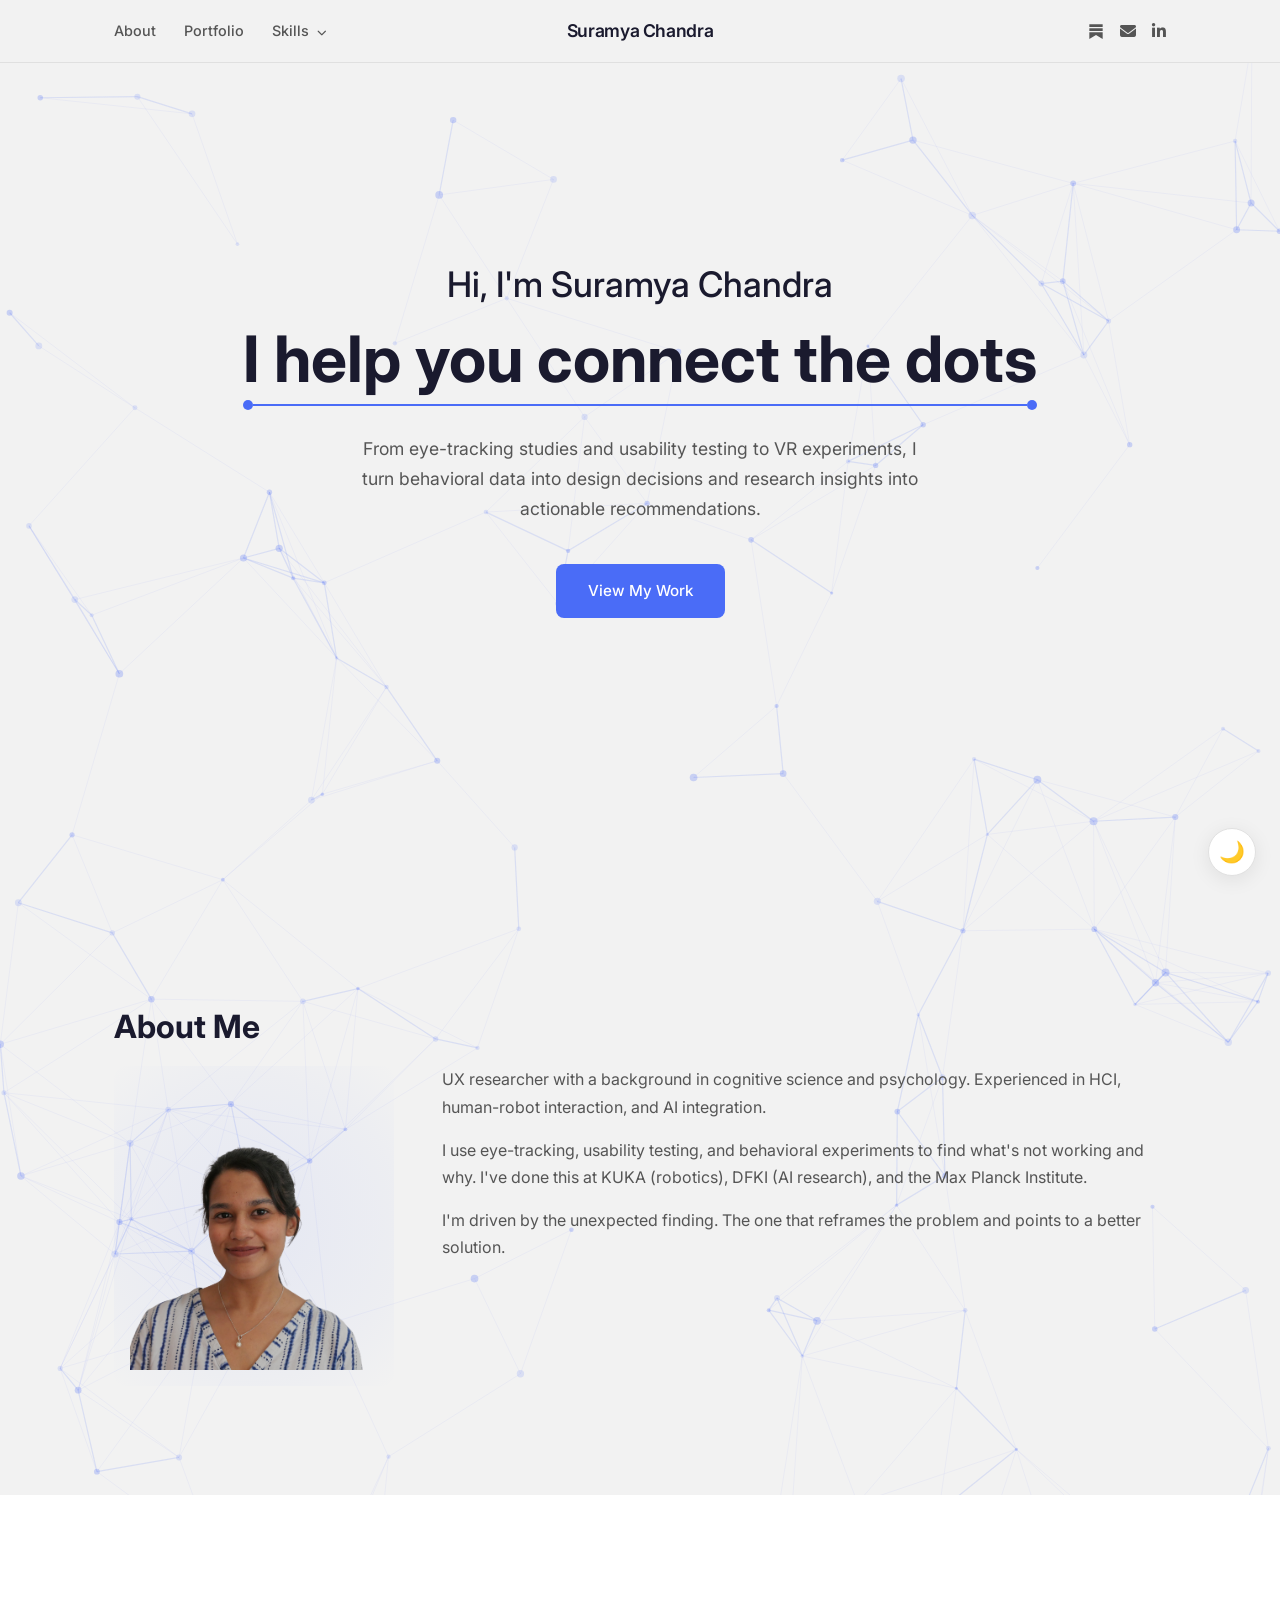
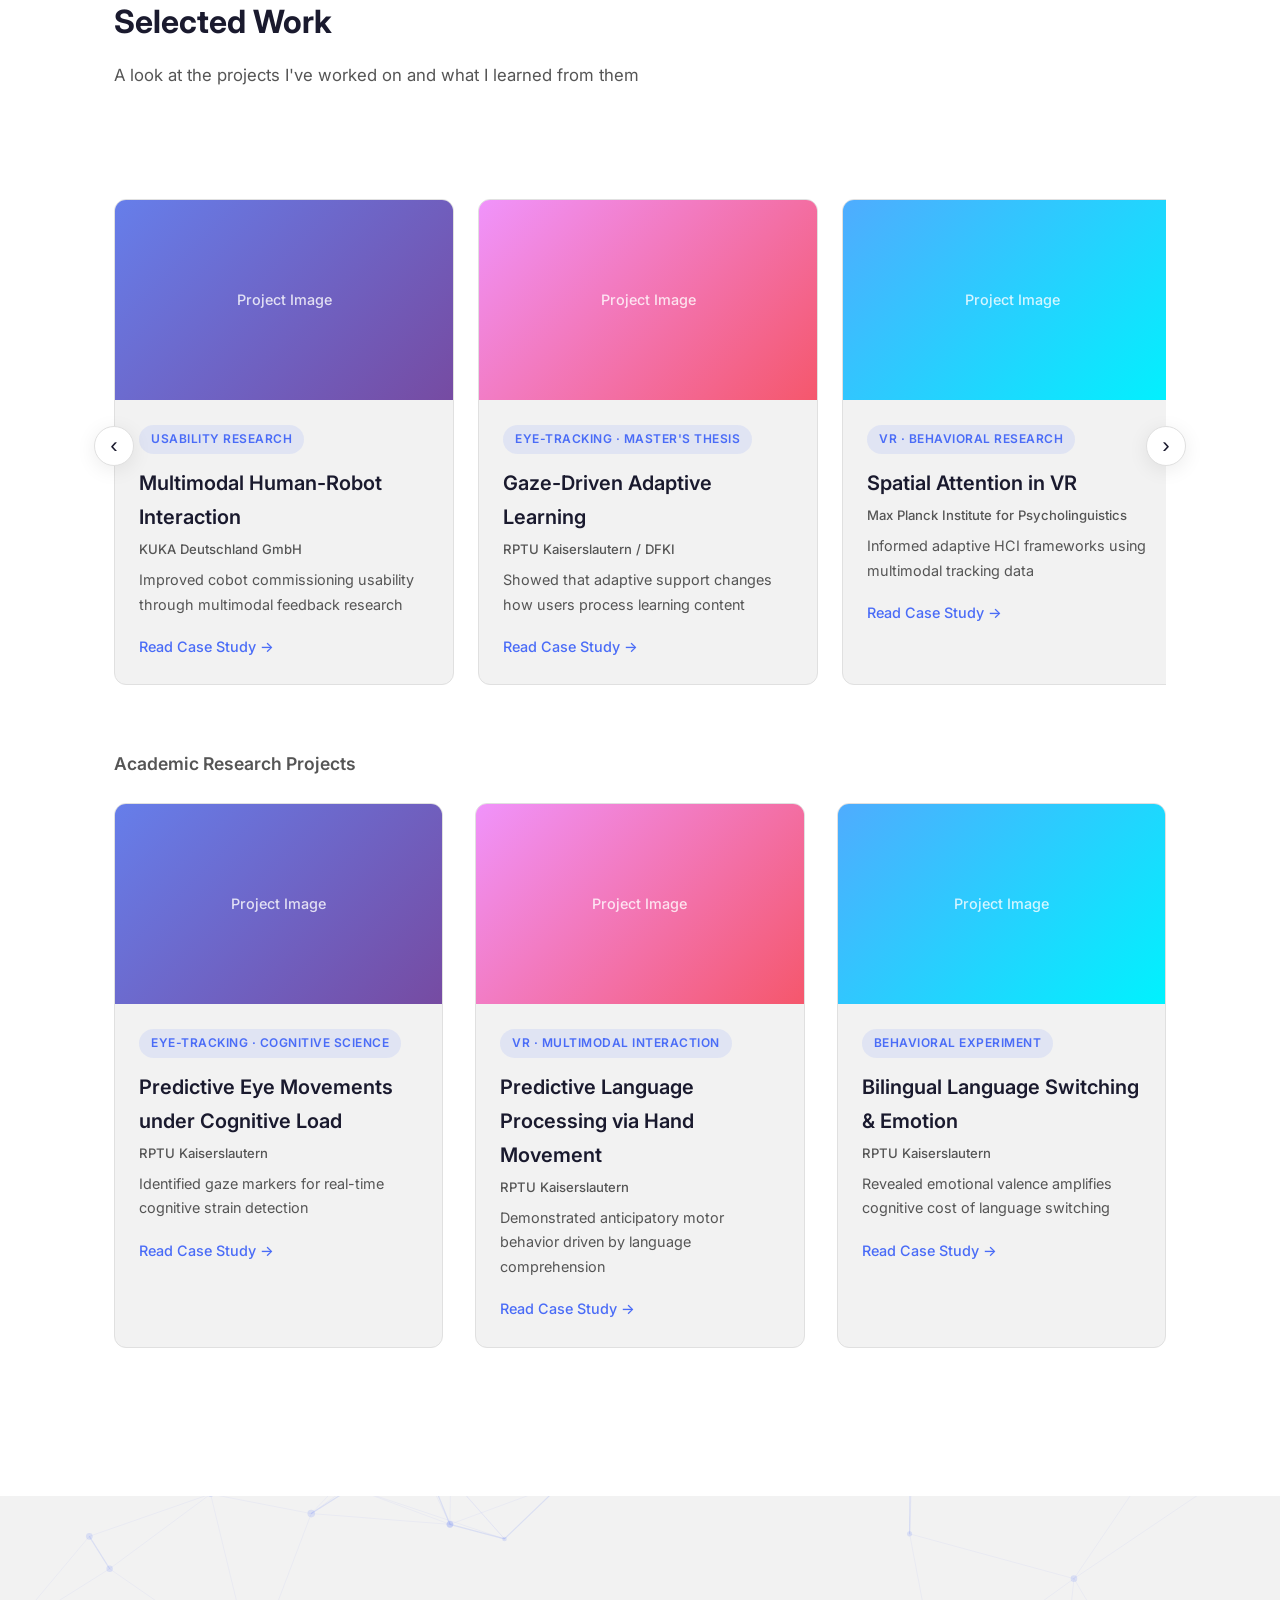
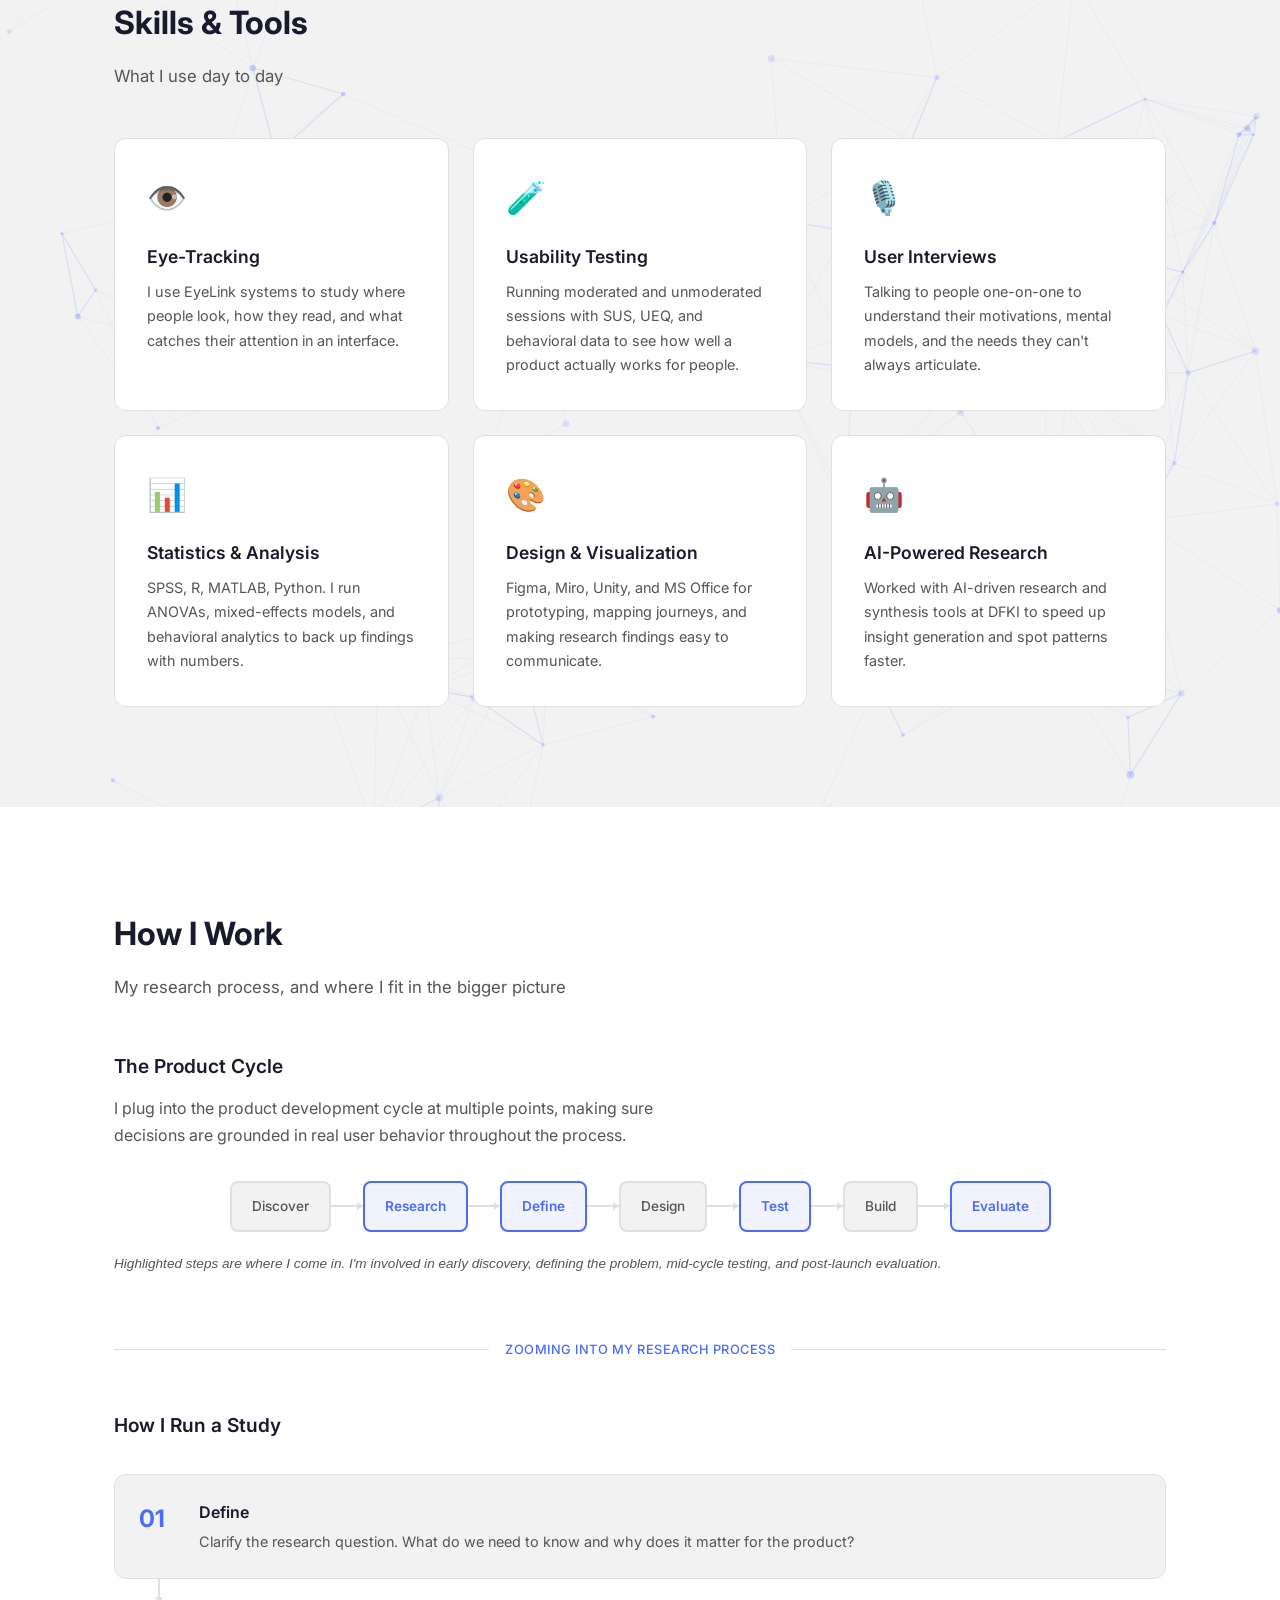
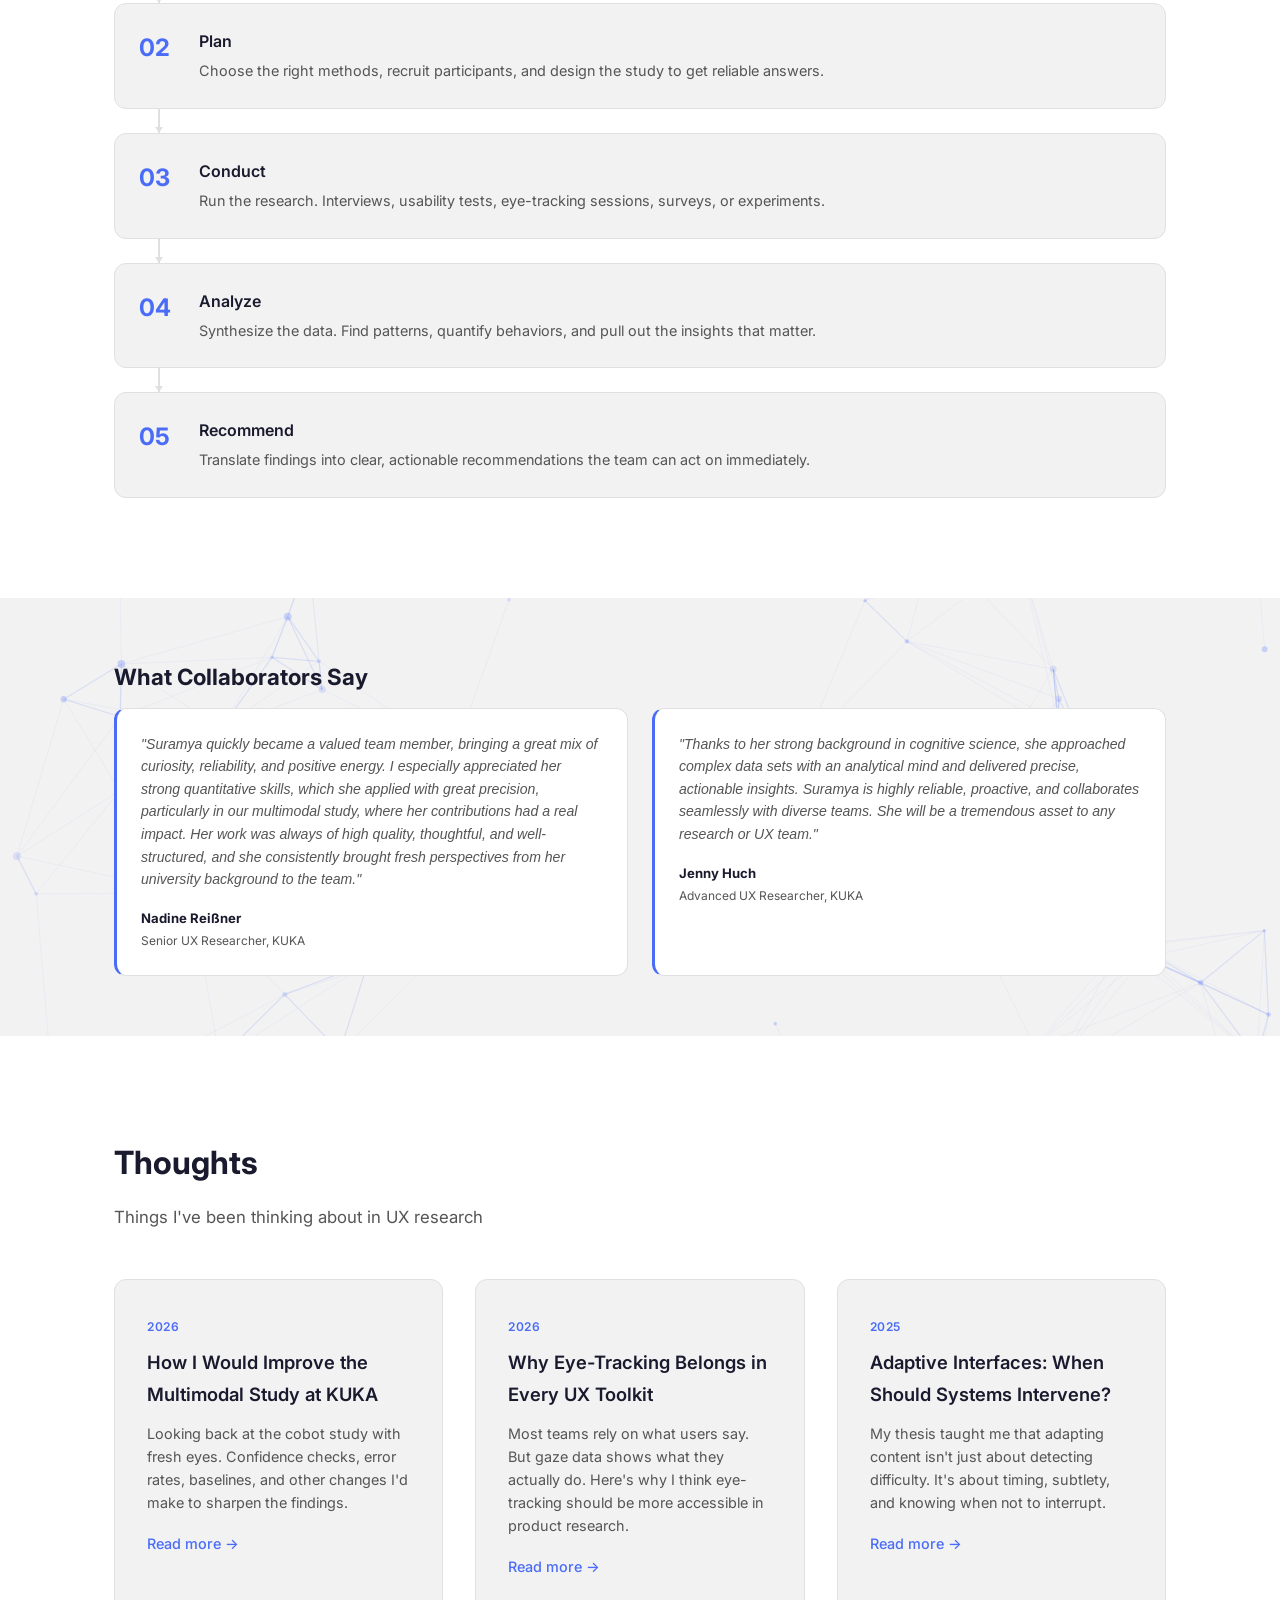
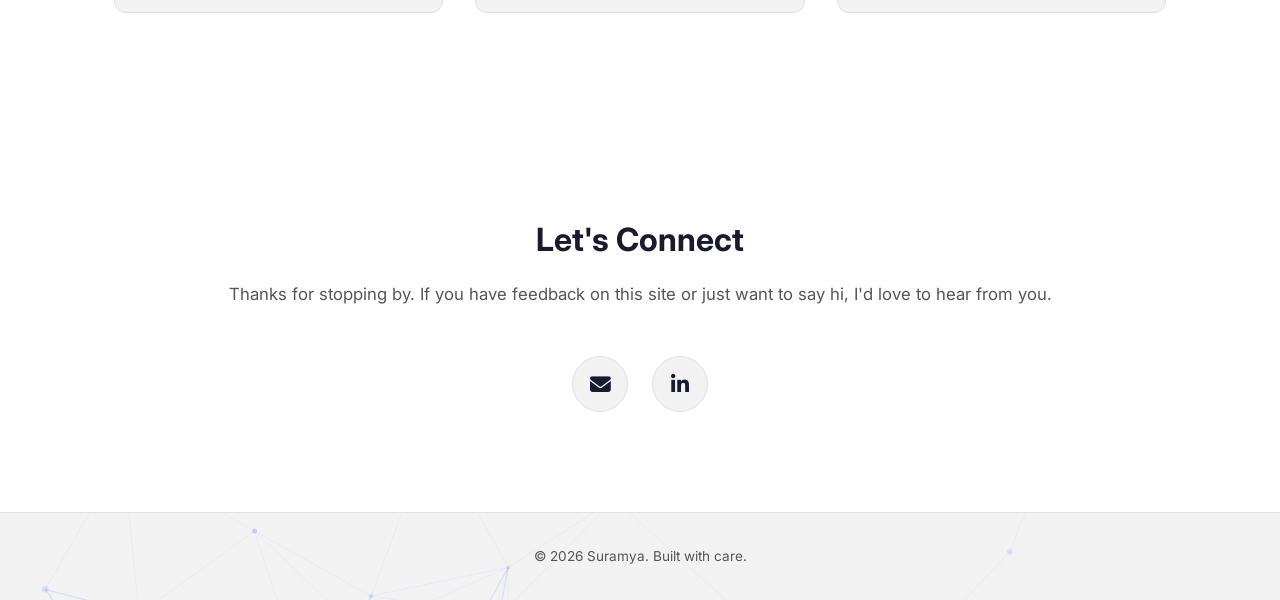
==== commit 72316a73: "Update about section, project cards format, carousel, reflections" ====
--- a/index.html
+++ b/index.html
@@ -65,7 +65,7 @@
       <p class="hero-tagline-bold">
         <span class="connect-dots">
           <span class="dot dot-left"></span>
-          I help you connect the dots.
+          I help you connect the dots
           <span class="dot dot-right"></span>
           <span class="connect-line"></span>
         </span>
@@ -84,10 +84,9 @@
           <img src="assets/profile.png" alt="Suramya Chandra" class="about-photo">
         </div>
         <div class="about-text">
-          <p>I'm a UX researcher with a background in cognitive science and psychology. I'm wrapping up my M.Sc. in Cognitive Science at RPTU Kaiserslautern, where I've been studying how people process information and interact with complex systems.</p>
-          <p>My path here was intentional: I started in psychology and business to understand human behavior and decision-making, then moved into cognitive science to get closer to how people perceive, attend, and learn. That combination now shapes how I approach research: grounded in theory, focused on real behavior, and always aimed at practical design outcomes.</p>
-          <p>I use methods like eye-tracking, usability testing, and behavioral experiments to find insights that shape real product decisions. I've done this work at KUKA (robotics), DFKI (AI research), and the Max Planck Institute.</p>
-          <p>What drives me most is when research surfaces something no one expected. Those moments where a finding reframes the problem entirely and points to a better solution.</p>
+          <p>UX researcher with a background in cognitive science and psychology. Experienced in HCI, human-robot interaction, and AI integration.</p>
+          <p>I use eye-tracking, usability testing, and behavioral experiments to find what's not working and why. I've done this at KUKA (robotics), DFKI (AI research), and the Max Planck Institute.</p>
+          <p>I'm driven by the unexpected finding. The one that reframes the problem and points to a better solution.</p>
         </div>
       </div>
     </div>
@@ -111,7 +110,8 @@
           <div class="case-card-content">
             <span class="case-card-tag">Usability Research</span>
             <h3 class="case-card-title">Multimodal Human-Robot Interaction</h3>
-            <p class="case-card-desc">Studying how operators work with cobots during commissioning at KUKA. I combined SUS, UEQ, interviews, and observations to find usability pain points and suggest improvements.</p>
+            <p class="case-card-company">KUKA Deutschland GmbH</p>
+            <p class="case-card-desc">Improved cobot commissioning usability through multimodal feedback research</p>
             <a href="case-studies/human-robot-interaction.html" class="case-card-link">Read Case Study →</a>
           </div>
         </article>
@@ -123,7 +123,8 @@
           <div class="case-card-content">
             <span class="case-card-tag">Eye-Tracking · Master's Thesis</span>
             <h3 class="case-card-title">Gaze-Driven Adaptive Learning</h3>
-            <p class="case-card-desc">Built and tested a system that adapts reading content in real time based on where you look. Ran a controlled study to see how it affected engagement and comprehension.</p>
+            <p class="case-card-company">RPTU Kaiserslautern / DFKI</p>
+            <p class="case-card-desc">Showed that adaptive support changes how users process learning content</p>
             <a href="case-studies/adaptive-learning.html" class="case-card-link">Read Case Study →</a>
           </div>
         </article>
@@ -135,7 +136,8 @@
           <div class="case-card-content">
             <span class="case-card-tag">VR · Behavioral Research</span>
             <h3 class="case-card-title">Spatial Attention in VR</h3>
-            <p class="case-card-desc">Ran a study at Max Planck combining eye-tracking and body-tracking in VR to understand how people distribute attention in 3D spaces. The results fed into adaptive interface design.</p>
+            <p class="case-card-company">Max Planck Institute for Psycholinguistics</p>
+            <p class="case-card-desc">Informed adaptive HCI frameworks using multimodal tracking data</p>
             <a href="case-studies/spatial-attention-vr.html" class="case-card-link">Read Case Study →</a>
           </div>
         </article>
@@ -147,7 +149,8 @@
           <div class="case-card-content">
             <span class="case-card-tag">Market Research · Social Impact</span>
             <h3 class="case-card-title">Sustainability & User Impact Research</h3>
-            <p class="case-card-desc">Did interviews, surveys, and field visits at ALSiSAR Impact to understand how users experienced sustainability-focused fintech products and where engagement dropped off.</p>
+            <p class="case-card-company">ALSiSAR Impact</p>
+            <p class="case-card-desc">Drove product improvements through field research and user insights</p>
             <a href="case-studies/sustainability-research.html" class="case-card-link">Read Case Study →</a>
           </div>
         </article>
@@ -166,7 +169,8 @@
           <div class="case-card-content">
             <span class="case-card-tag">Eye-Tracking · Cognitive Science</span>
             <h3 class="case-card-title">Predictive Eye Movements under Cognitive Load</h3>
-            <p class="case-card-desc">Tracked eye movements while people read under different cognitive loads. Used mixed-effects modeling to figure out what gaze patterns tell us about when interfaces should adapt.</p>
+            <p class="case-card-company">RPTU Kaiserslautern</p>
+            <p class="case-card-desc">Identified gaze markers for real-time cognitive strain detection</p>
             <a href="case-studies/predictive-eye-movements.html" class="case-card-link">Read Case Study →</a>
           </div>
         </article>
@@ -178,7 +182,8 @@
           <div class="case-card-content">
             <span class="case-card-tag">VR · Multimodal Interaction</span>
             <h3 class="case-card-title">Predictive Language Processing via Hand Movement</h3>
-            <p class="case-card-desc">Set up a VR experiment to see how people's hands start moving before they finish hearing an instruction. Used tracking and heatmaps to explore what this means for interaction design.</p>
+            <p class="case-card-company">RPTU Kaiserslautern</p>
+            <p class="case-card-desc">Demonstrated anticipatory motor behavior driven by language comprehension</p>
             <a href="case-studies/hand-movement-vwp.html" class="case-card-link">Read Case Study →</a>
           </div>
         </article>
@@ -190,7 +195,8 @@
           <div class="case-card-content">
             <span class="case-card-tag">Behavioral Experiment</span>
             <h3 class="case-card-title">Bilingual Language Switching & Emotion</h3>
-            <p class="case-card-desc">Ran a controlled experiment to see how emotional words affect reaction times when people switch languages. Handled everything from stimulus design to ANOVA analysis.</p>
+            <p class="case-card-company">RPTU Kaiserslautern</p>
+            <p class="case-card-desc">Revealed emotional valence amplifies cognitive cost of language switching</p>
             <a href="case-studies/bilingual-language-switching.html" class="case-card-link">Read Case Study →</a>
           </div>
         </article>
--- a/css/styles.css
+++ b/css/styles.css
@@ -687,14 +687,22 @@
 .case-card-title {
   font-size: 1.25rem;
   font-weight: 600;
+  margin-bottom: 4px;
+  color: var(--color-text);
+}
+
+.case-card-company {
+  font-size: 0.82rem;
+  color: var(--color-text-muted);
   margin-bottom: 8px;
-  color: var(--color-text);
+  font-weight: 500;
 }
 
 .case-card-desc {
   color: var(--color-text-muted);
   font-size: 0.9rem;
   margin-bottom: 16px;
+  font-weight: 400;
 }
 
 .case-card-link {
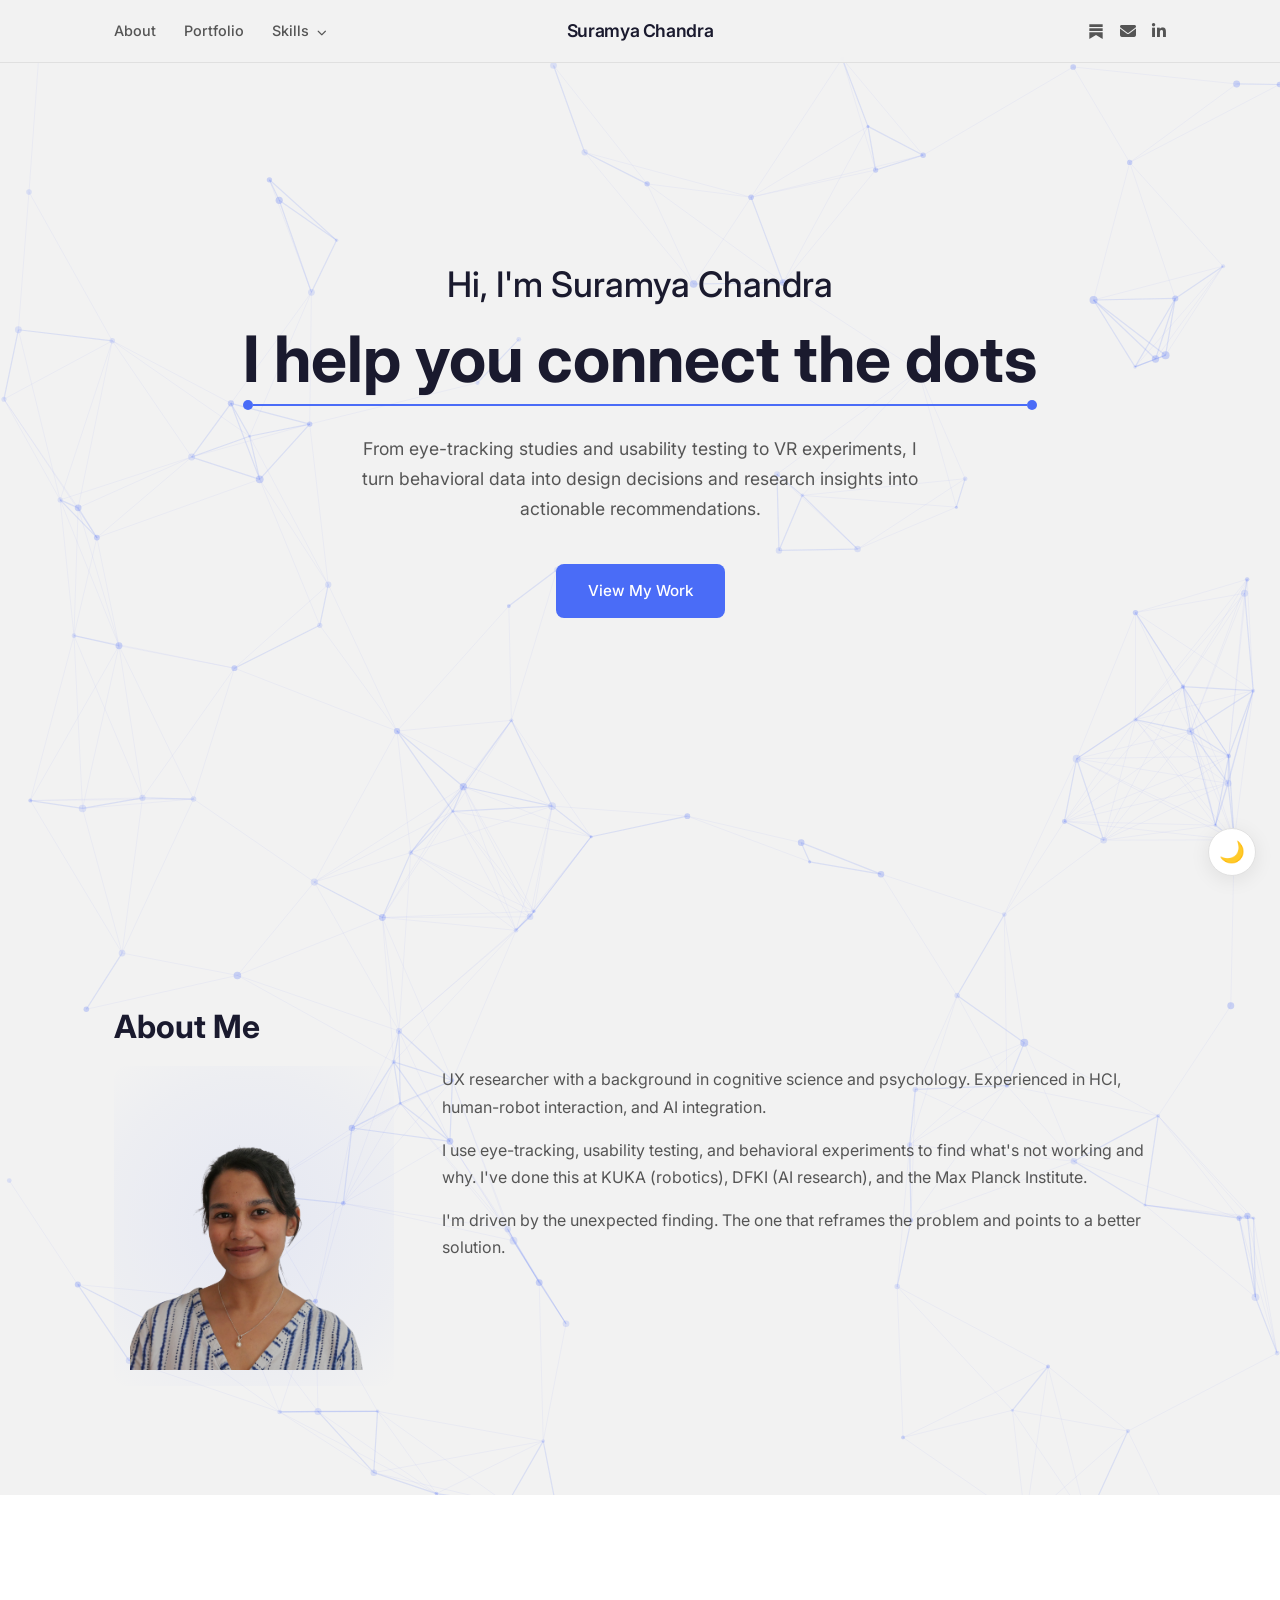
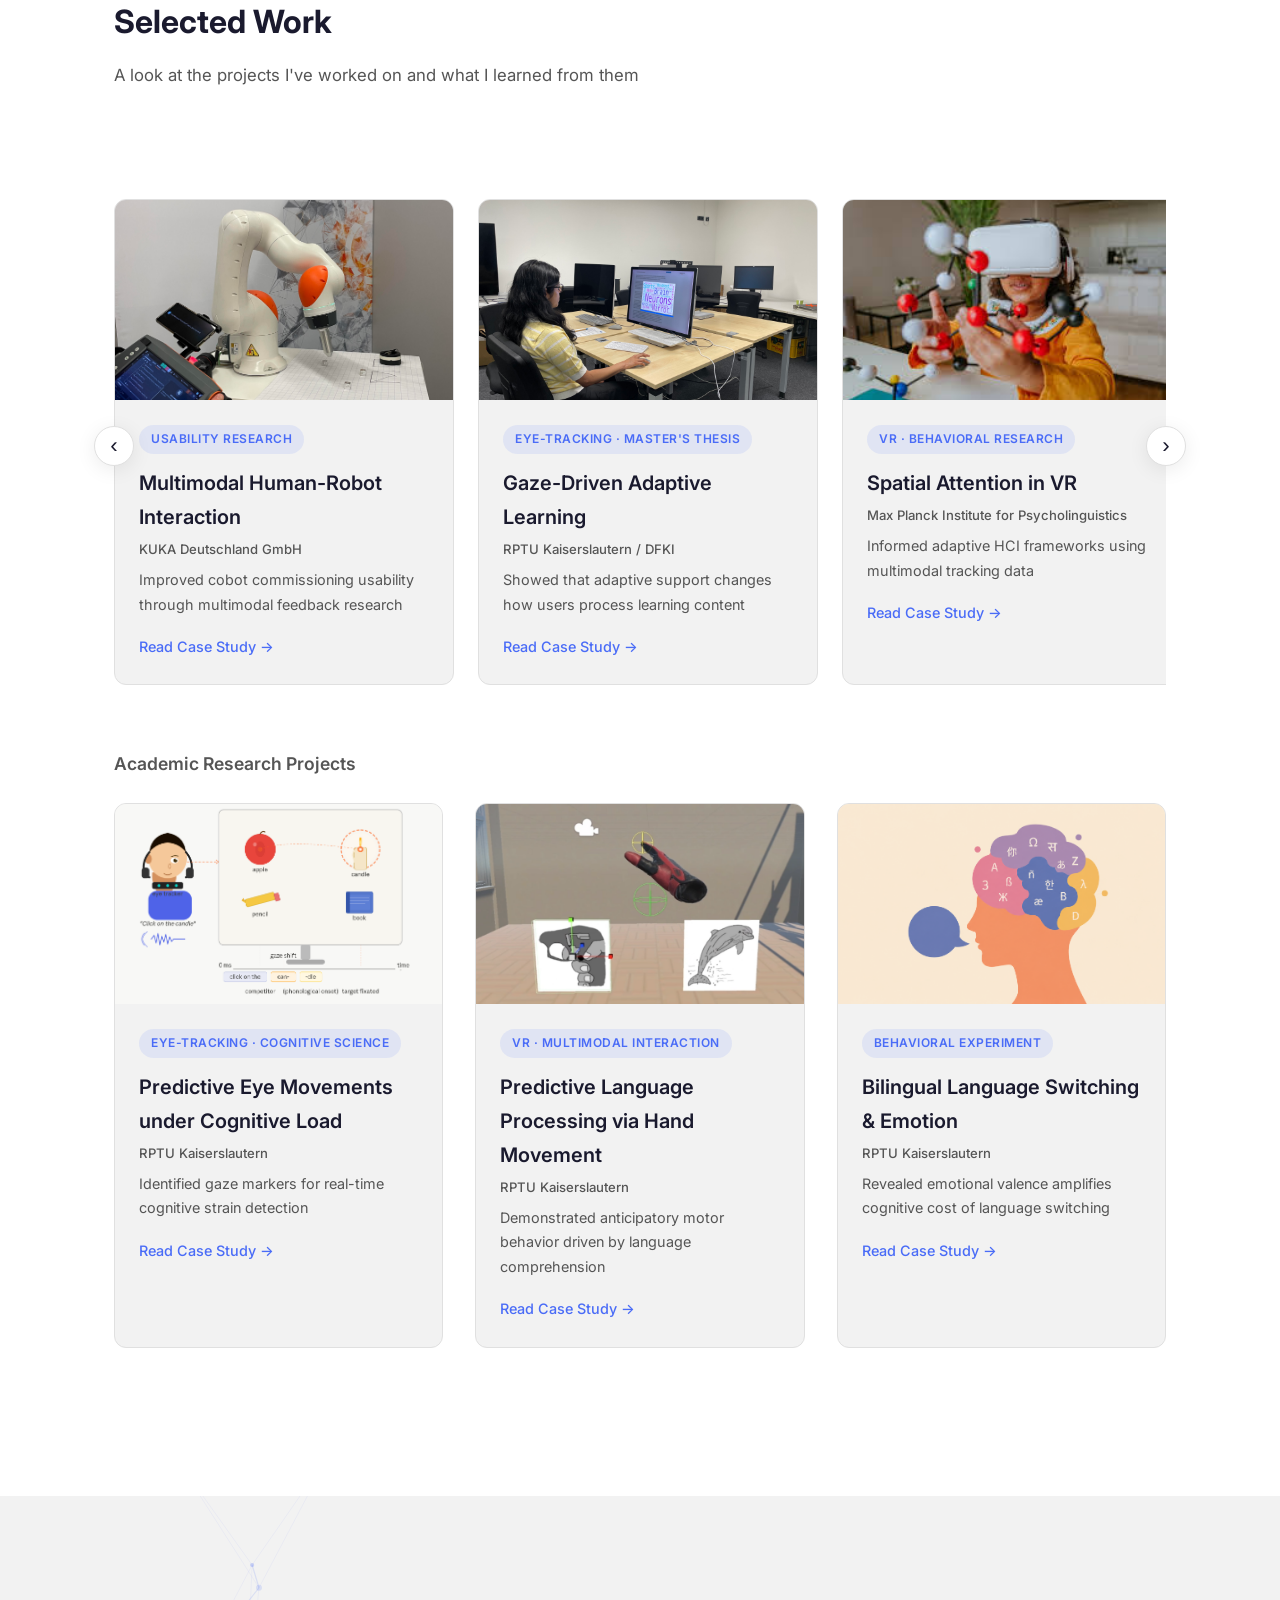
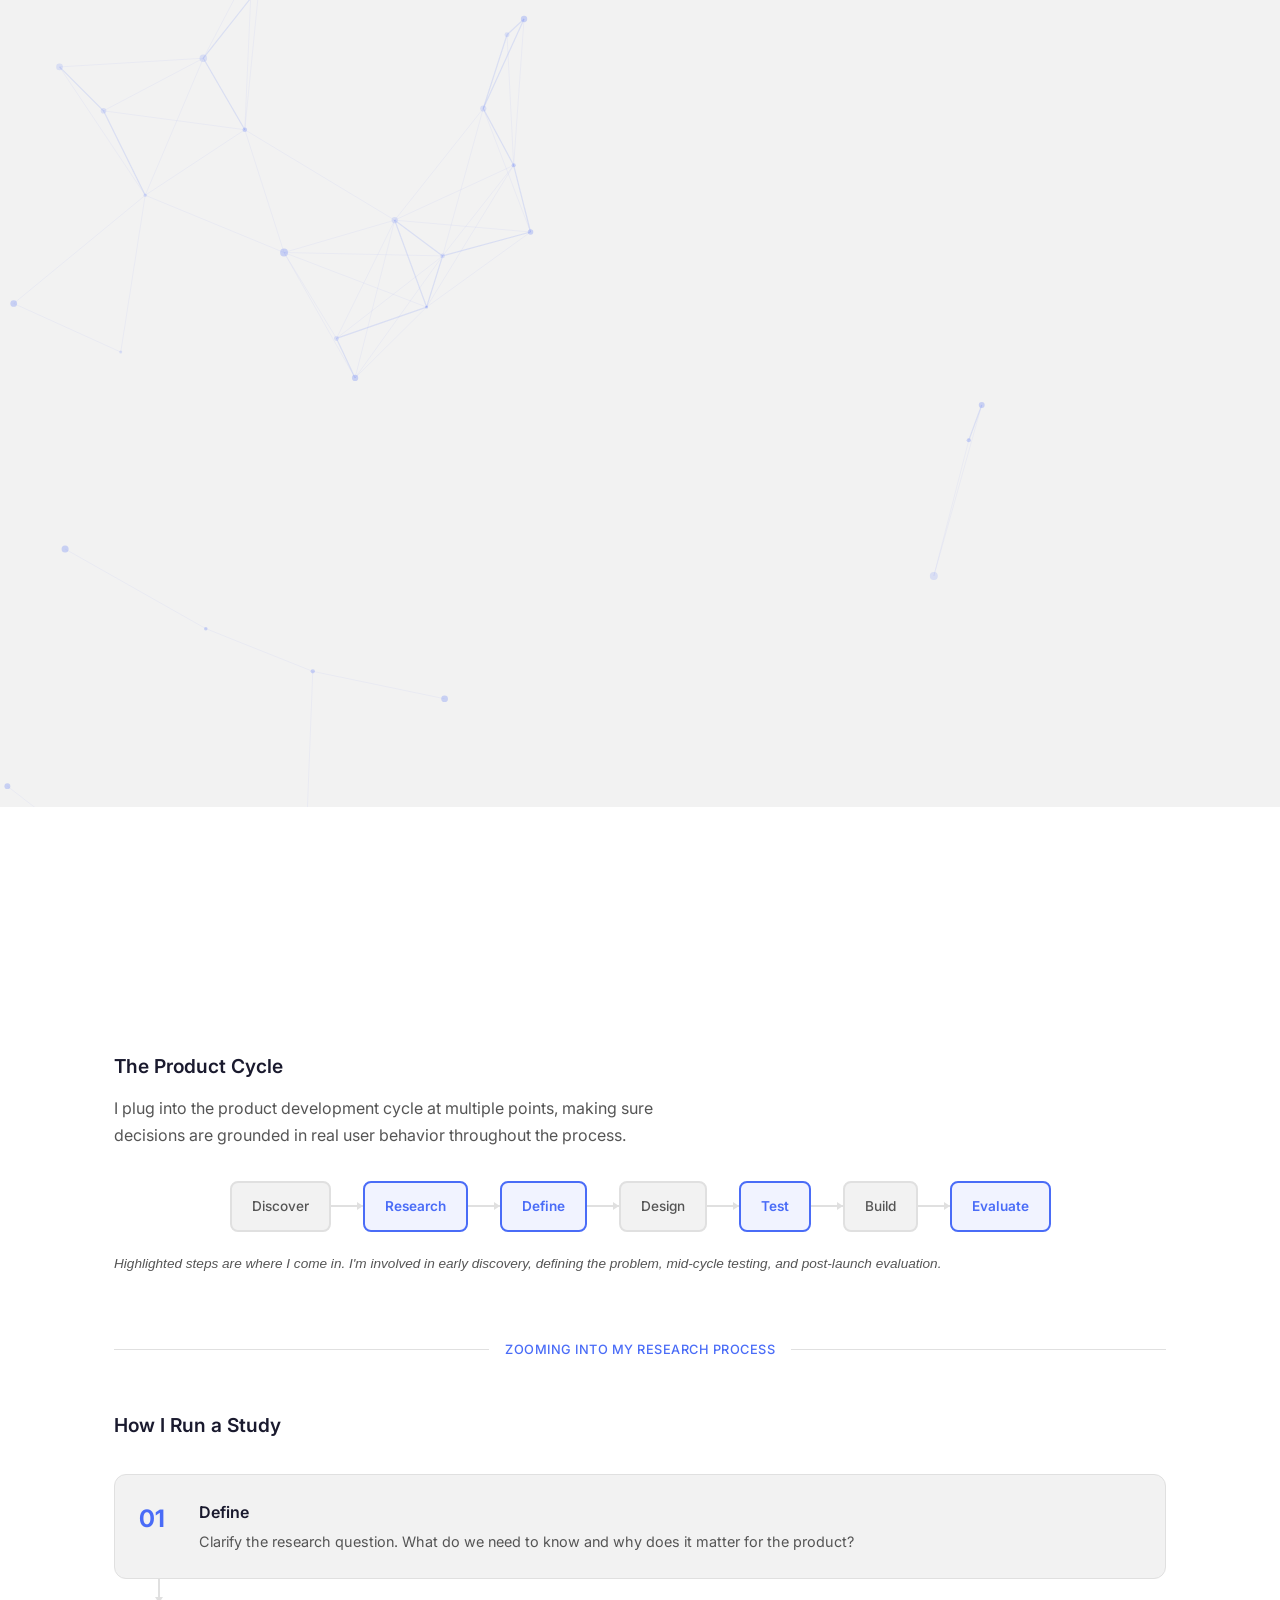
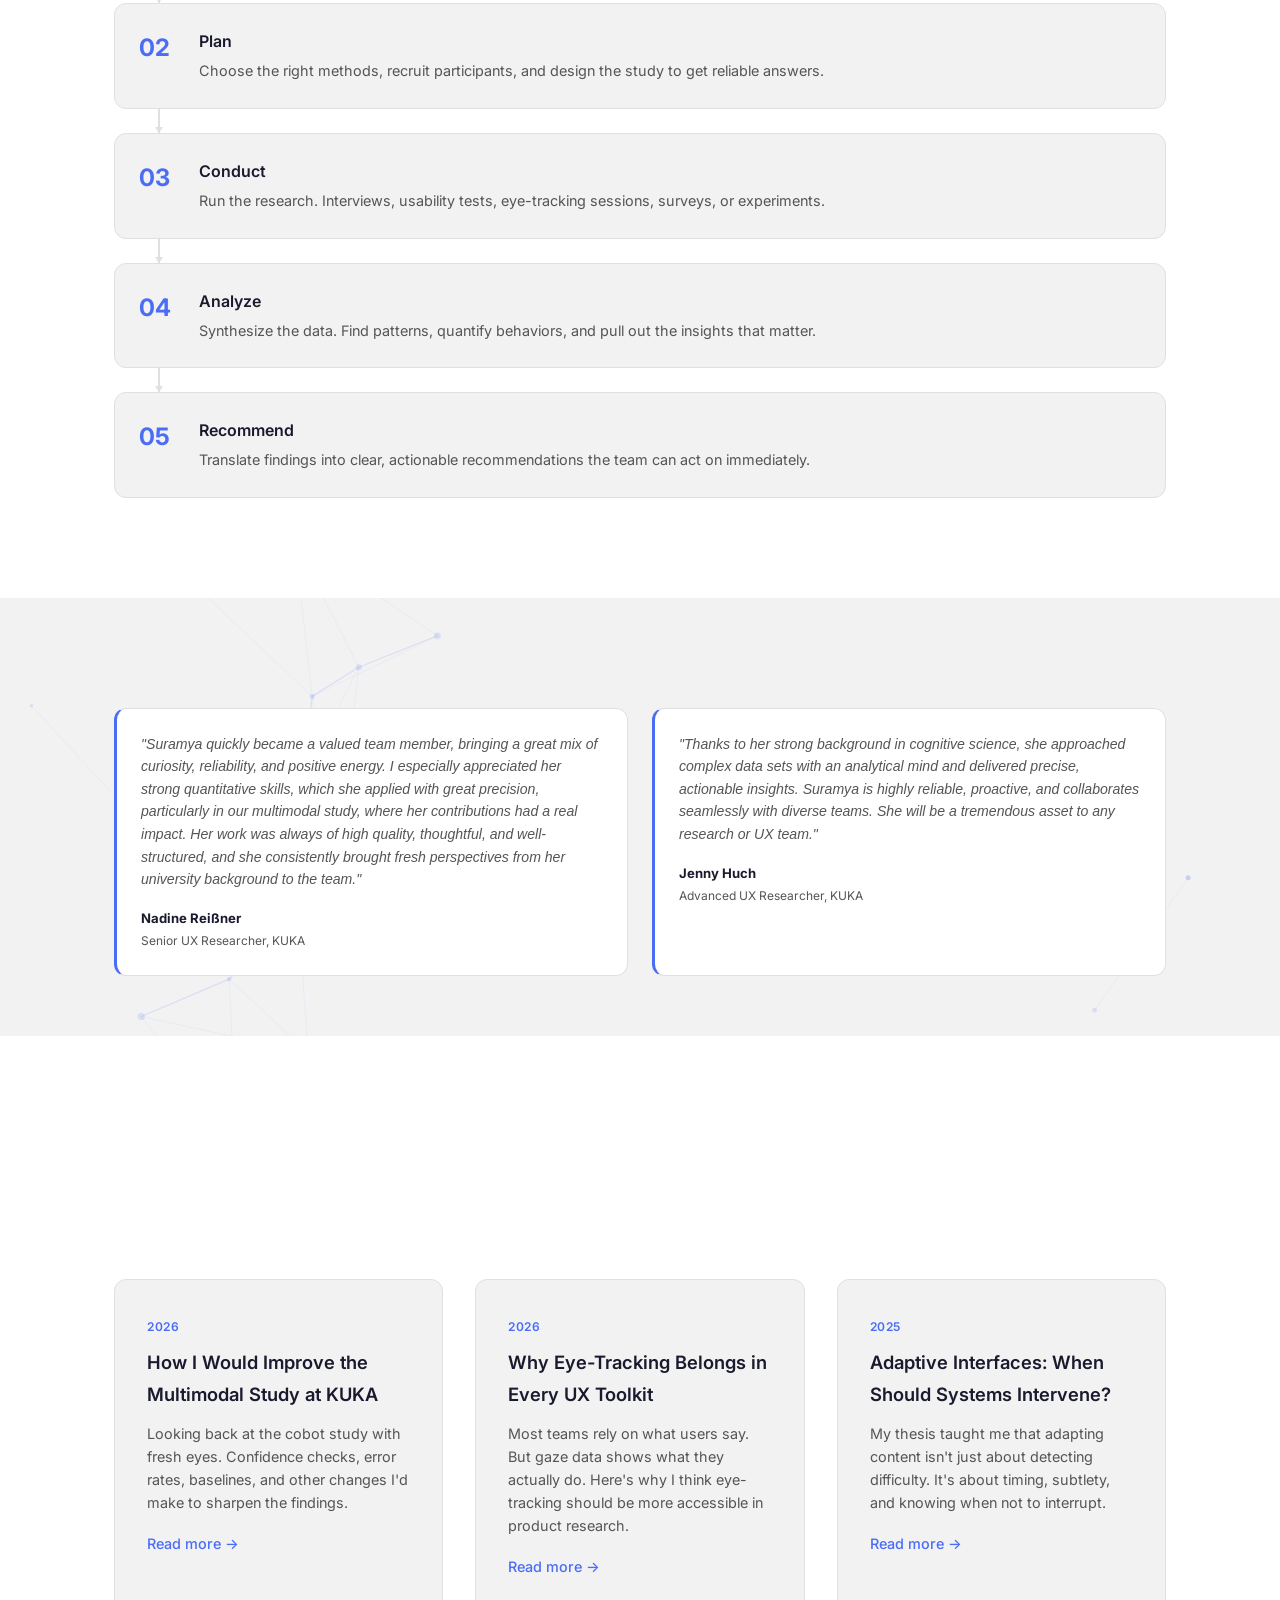
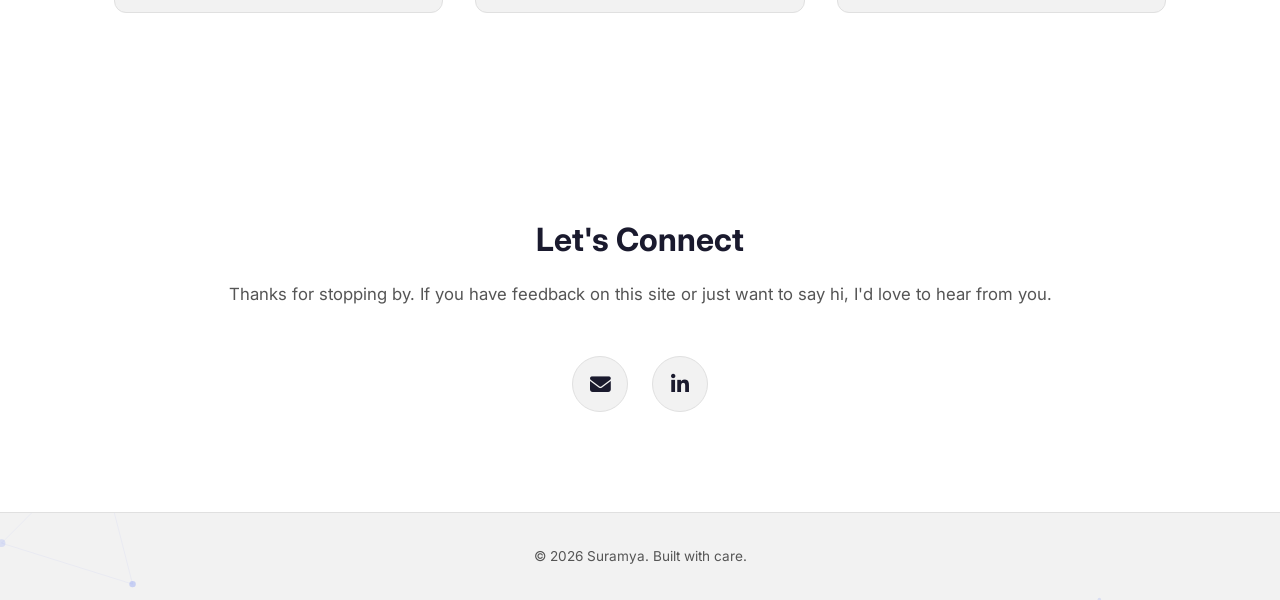
==== commit 76da59b3: "Add project hero images for all case studies" ====
--- a/index.html
+++ b/index.html
@@ -105,7 +105,7 @@
 
         <article class="case-card">
           <div class="case-card-image" aria-label="Multimodal Human-Robot Interaction project">
-            <span>Project Image</span>
+            <img src="assets/kuka_case.jpg" alt="Multimodal Human-Robot Interaction">
           </div>
           <div class="case-card-content">
             <span class="case-card-tag">Usability Research</span>
@@ -118,7 +118,7 @@
 
         <article class="case-card">
           <div class="case-card-image" aria-label="Adaptive Reading Systems project">
-            <span>Project Image</span>
+            <img src="assets/DFKI_case.jpeg" alt="Gaze-Driven Adaptive Learning">
           </div>
           <div class="case-card-content">
             <span class="case-card-tag">Eye-Tracking · Master's Thesis</span>
@@ -131,7 +131,7 @@
 
         <article class="case-card">
           <div class="case-card-image" aria-label="VR Spatial Attention project">
-            <span>Project Image</span>
+            <img src="assets/VR_case.jpeg" alt="Spatial Attention in VR">
           </div>
           <div class="case-card-content">
             <span class="case-card-tag">VR · Behavioral Research</span>
@@ -144,7 +144,7 @@
 
         <article class="case-card">
           <div class="case-card-image" aria-label="Sustainability research project">
-            <span>Project Image</span>
+            <img src="assets/Sustain_case.png" alt="Sustainability & User Impact Research">
           </div>
           <div class="case-card-content">
             <span class="case-card-tag">Market Research · Social Impact</span>
@@ -164,7 +164,7 @@
 
         <article class="case-card">
           <div class="case-card-image" aria-label="Predictive Eye Movements project">
-            <span>Project Image</span>
+            <img src="assets/VWP_case.png" alt="Predictive Eye Movements under Cognitive Load">
           </div>
           <div class="case-card-content">
             <span class="case-card-tag">Eye-Tracking · Cognitive Science</span>
@@ -177,7 +177,7 @@
 
         <article class="case-card">
           <div class="case-card-image" aria-label="Hand Movement VWP project">
-            <span>Project Image</span>
+            <img src="assets/handmovement_case.png" alt="Predictive Language Processing via Hand Movement">
           </div>
           <div class="case-card-content">
             <span class="case-card-tag">VR · Multimodal Interaction</span>
@@ -190,7 +190,7 @@
 
         <article class="case-card">
           <div class="case-card-image" aria-label="Bilingual Language Switching project">
-            <span>Project Image</span>
+            <img src="assets/bilingual_case.png" alt="Bilingual Language Switching & Emotion">
           </div>
           <div class="case-card-content">
             <span class="case-card-tag">Behavioral Experiment</span>
--- a/css/styles.css
+++ b/css/styles.css
@@ -661,6 +661,13 @@
   font-size: 0.9rem;
   font-weight: 500;
   transition: transform 0.4s ease;
+  overflow: hidden;
+}
+
+.case-card-image img {
+  width: 100%;
+  height: 100%;
+  object-fit: cover;
 }
 
 .case-card:hover .case-card-image {
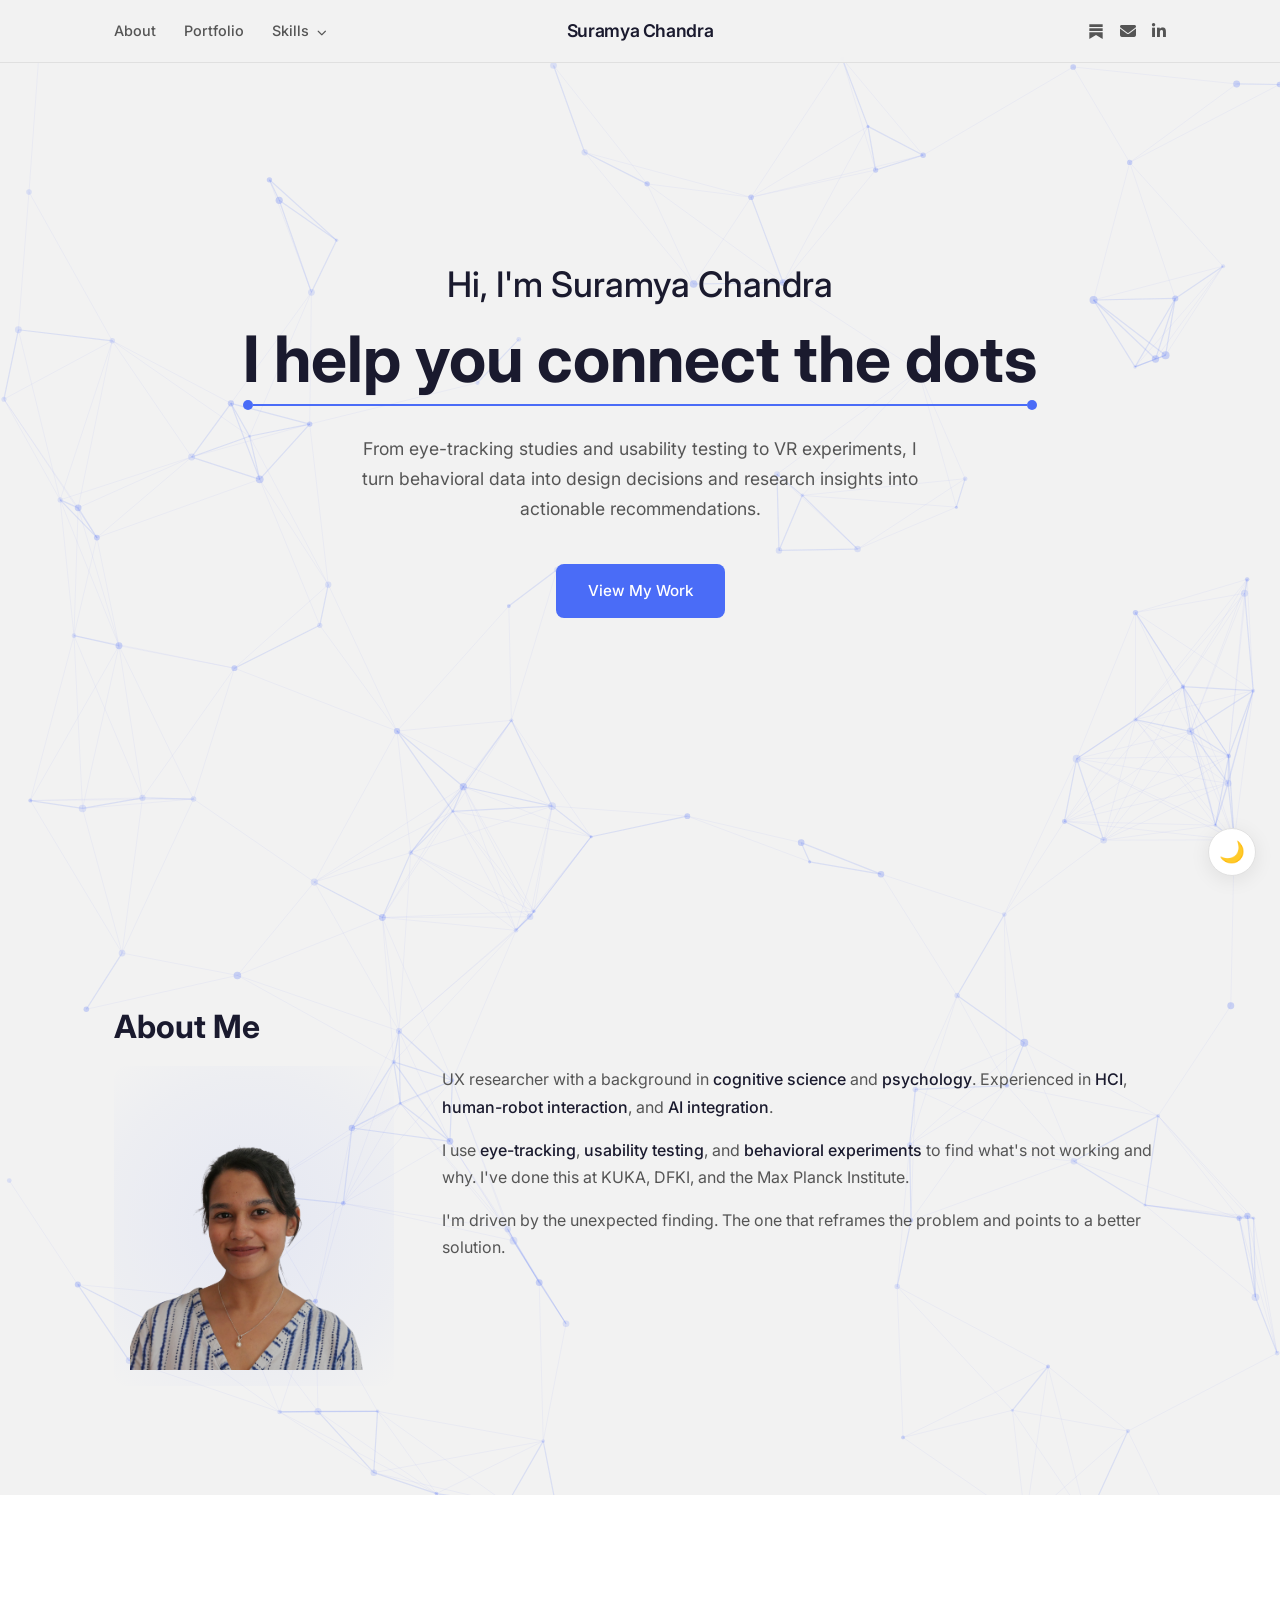
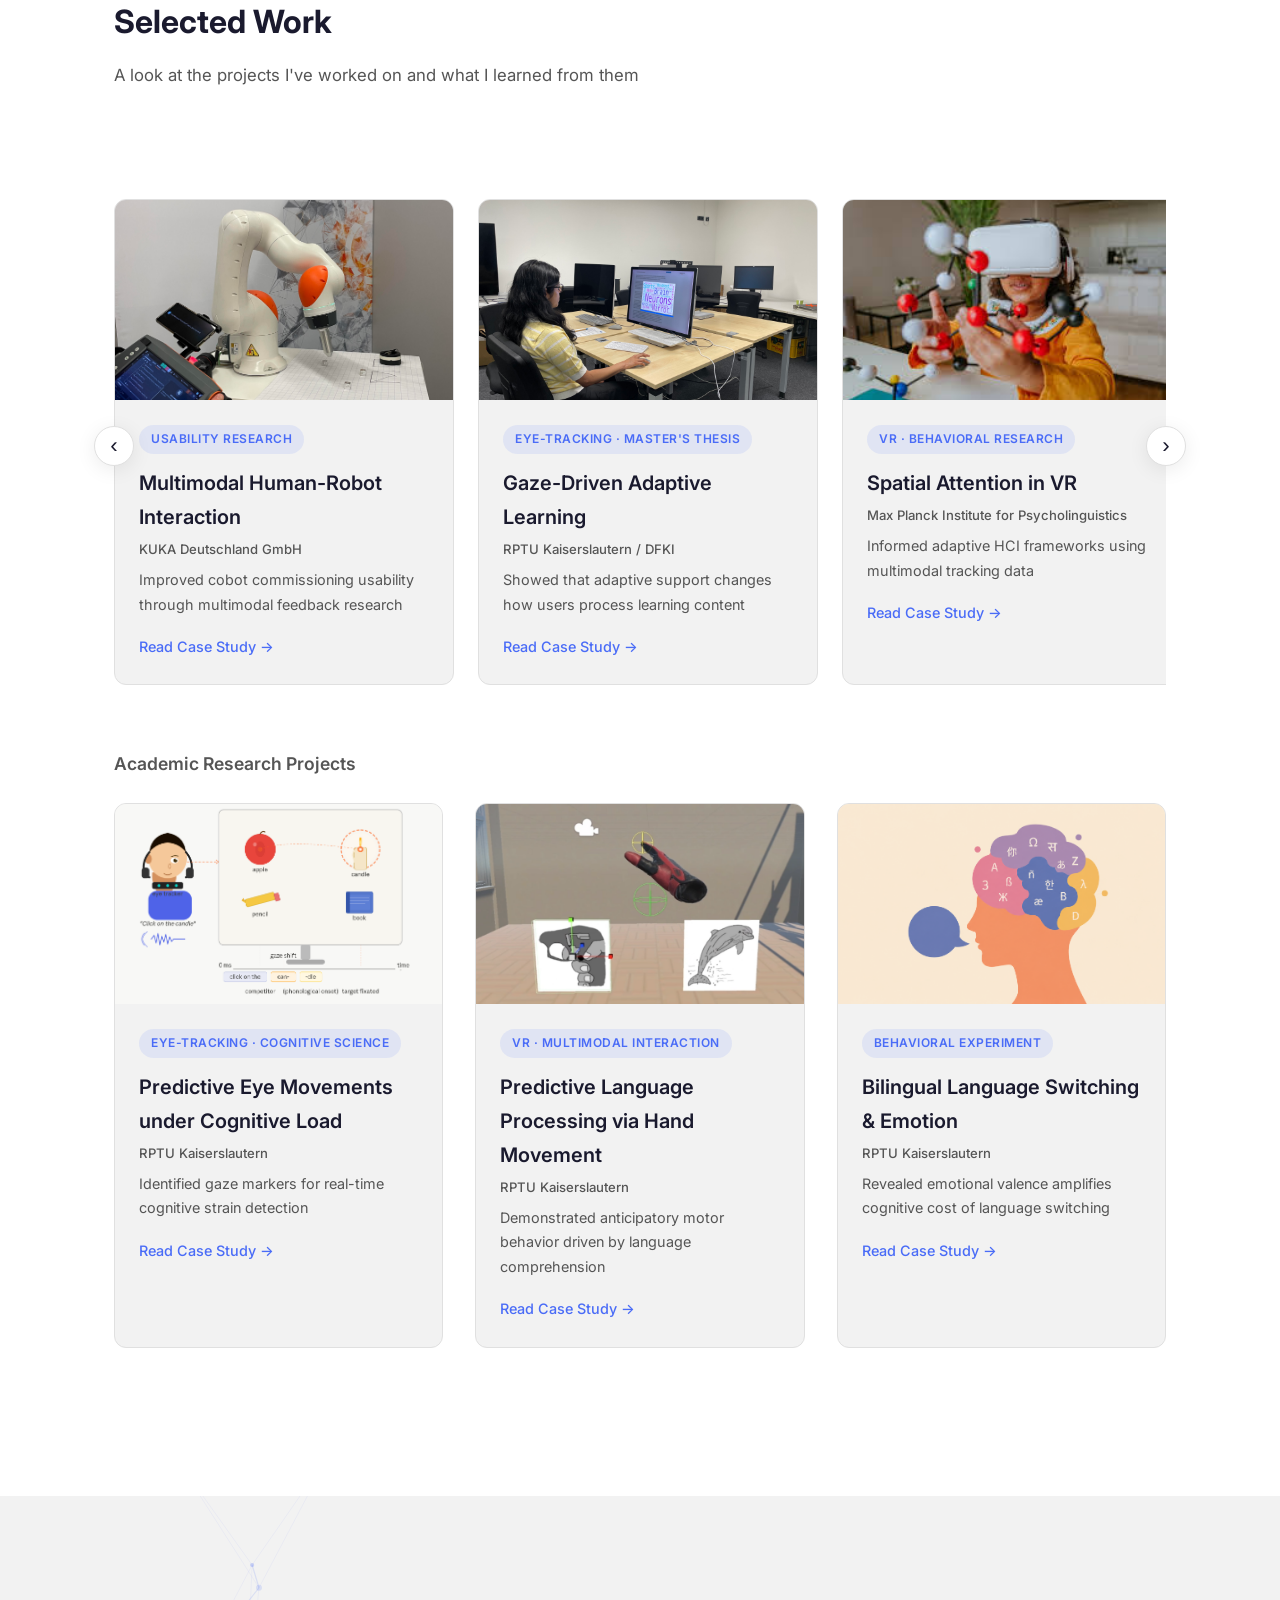
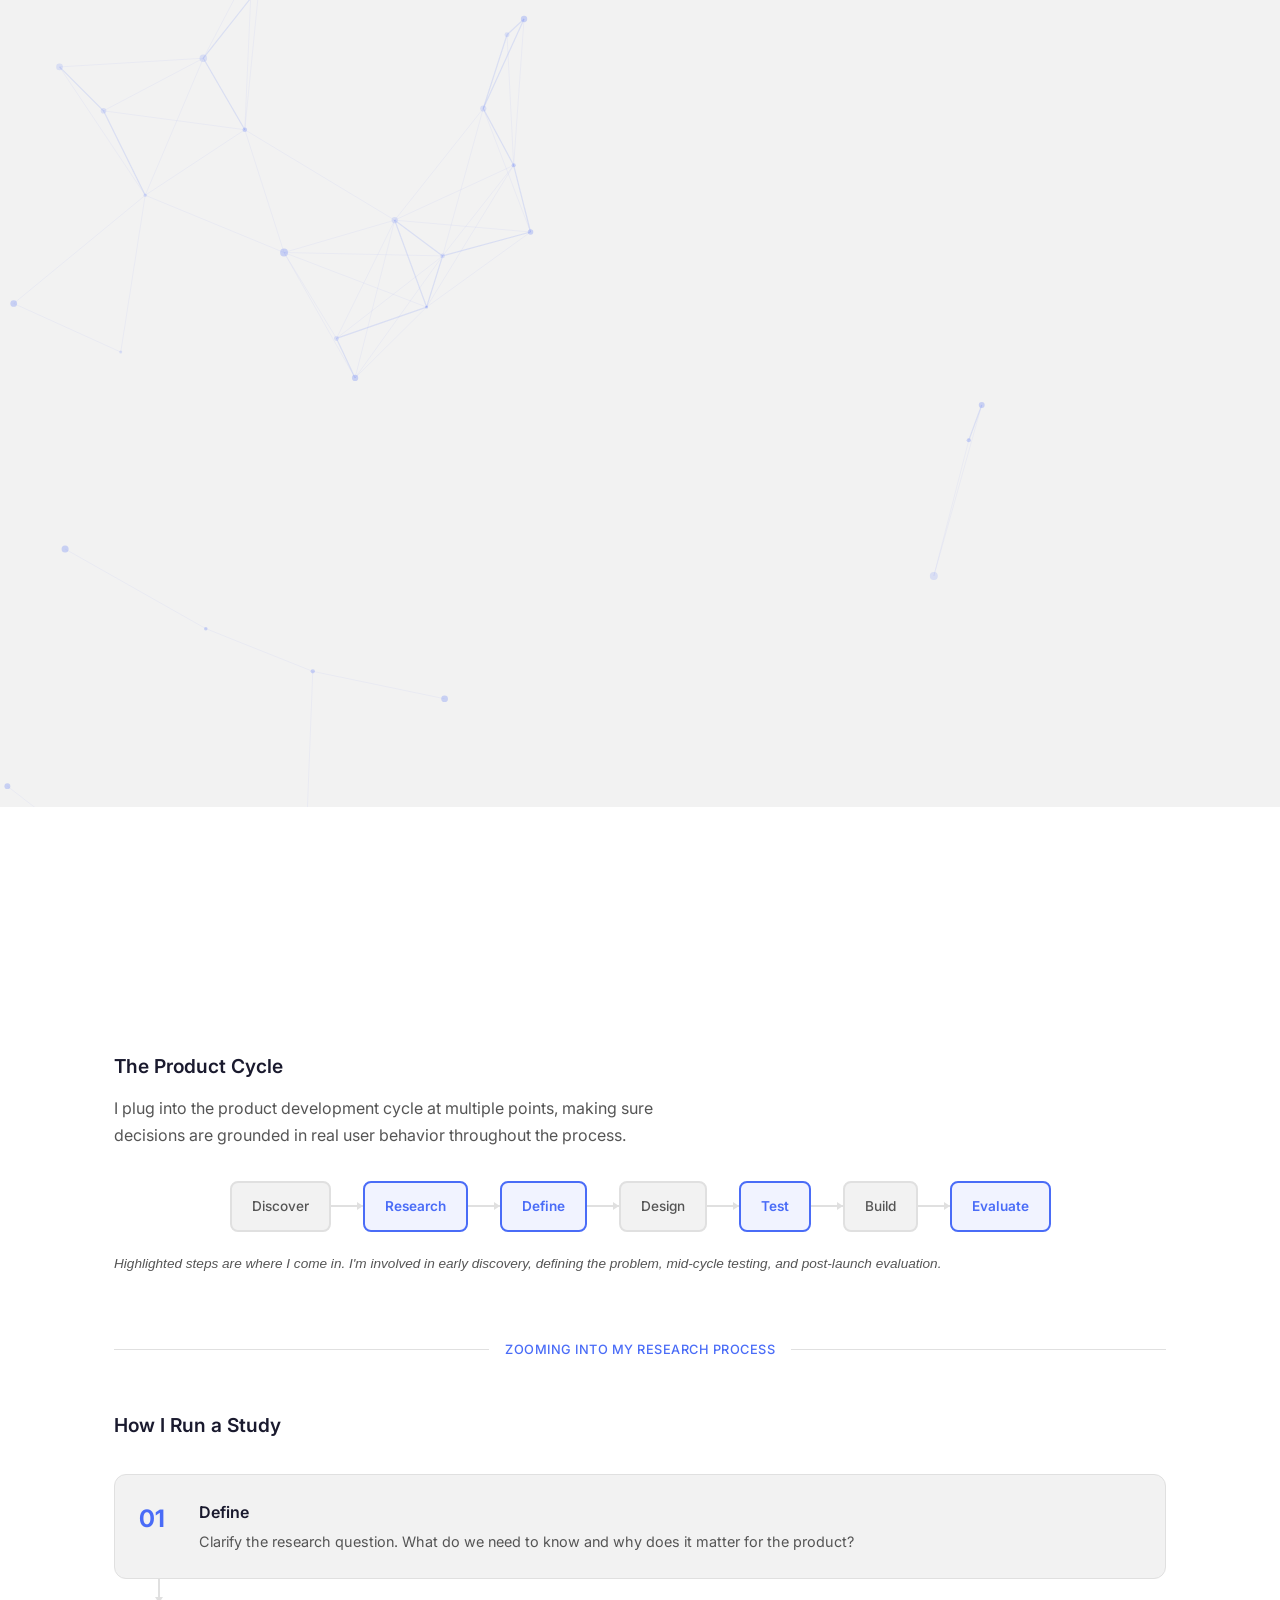
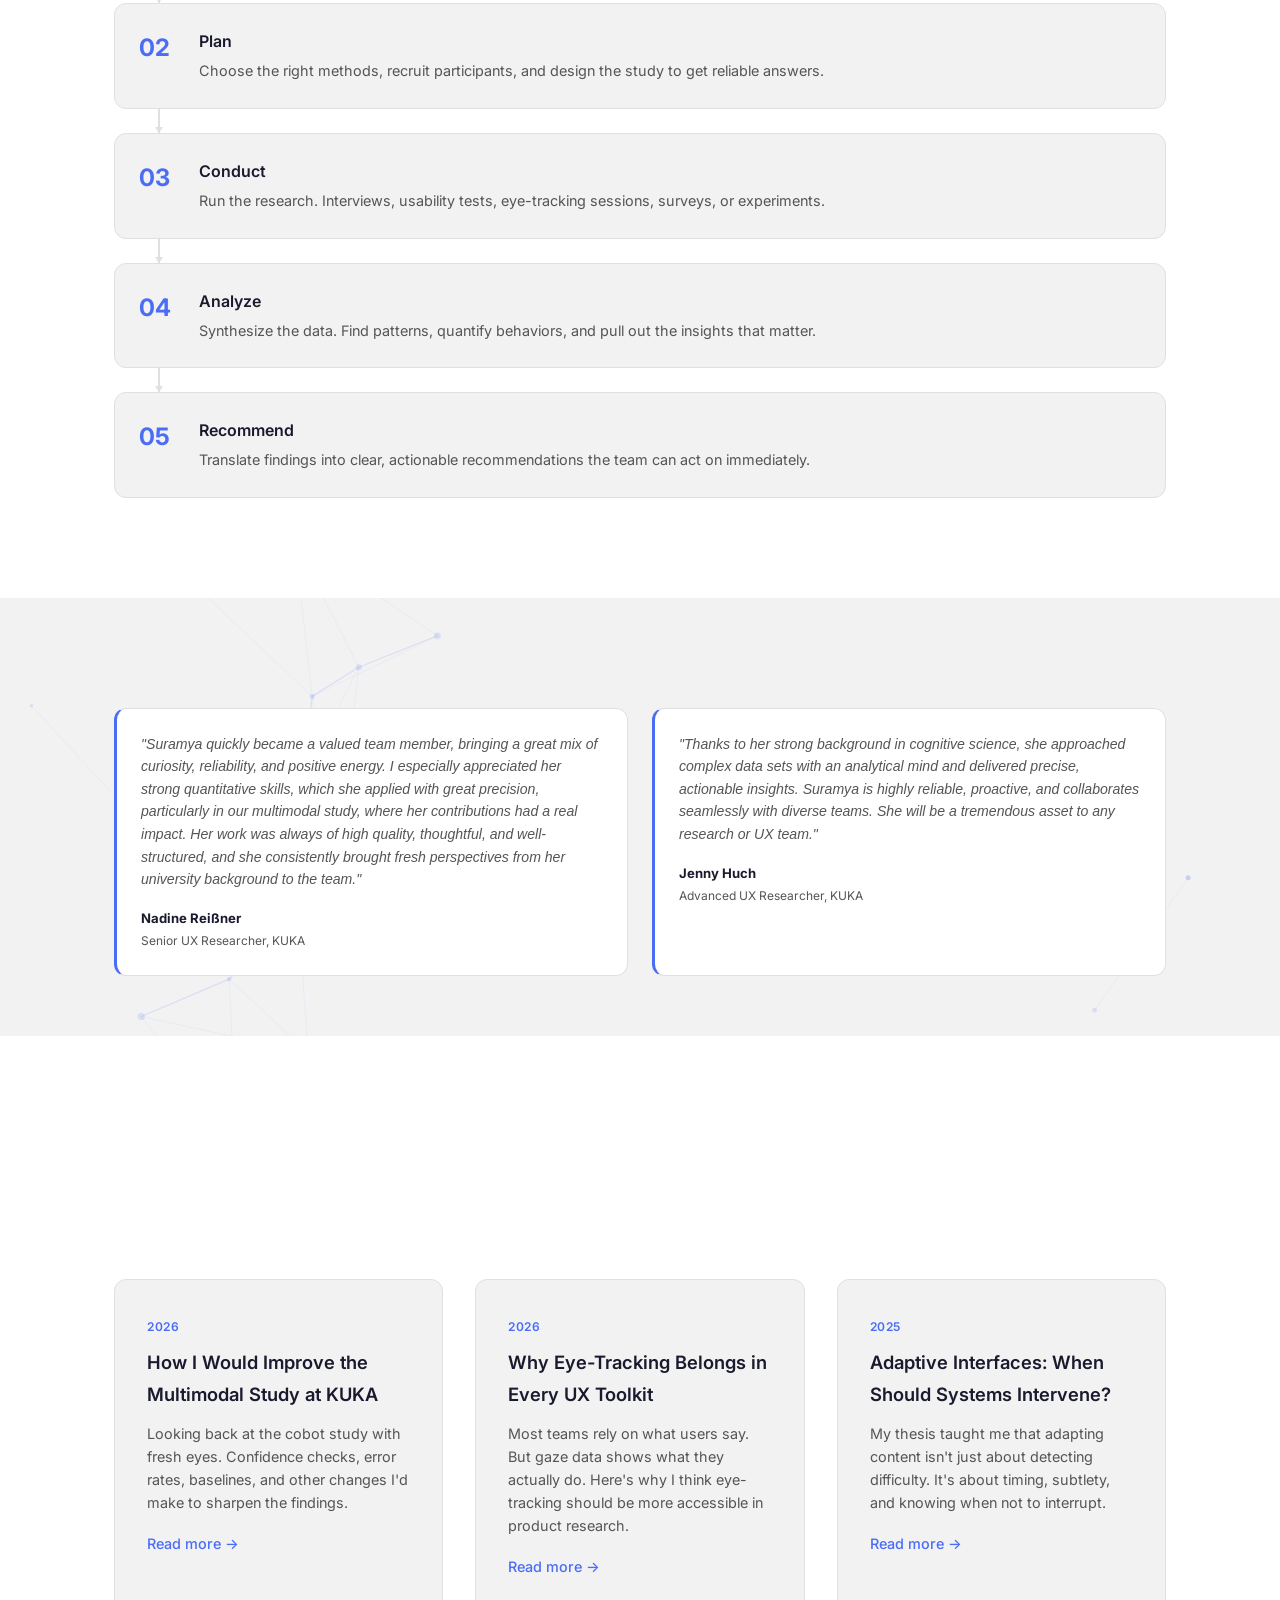
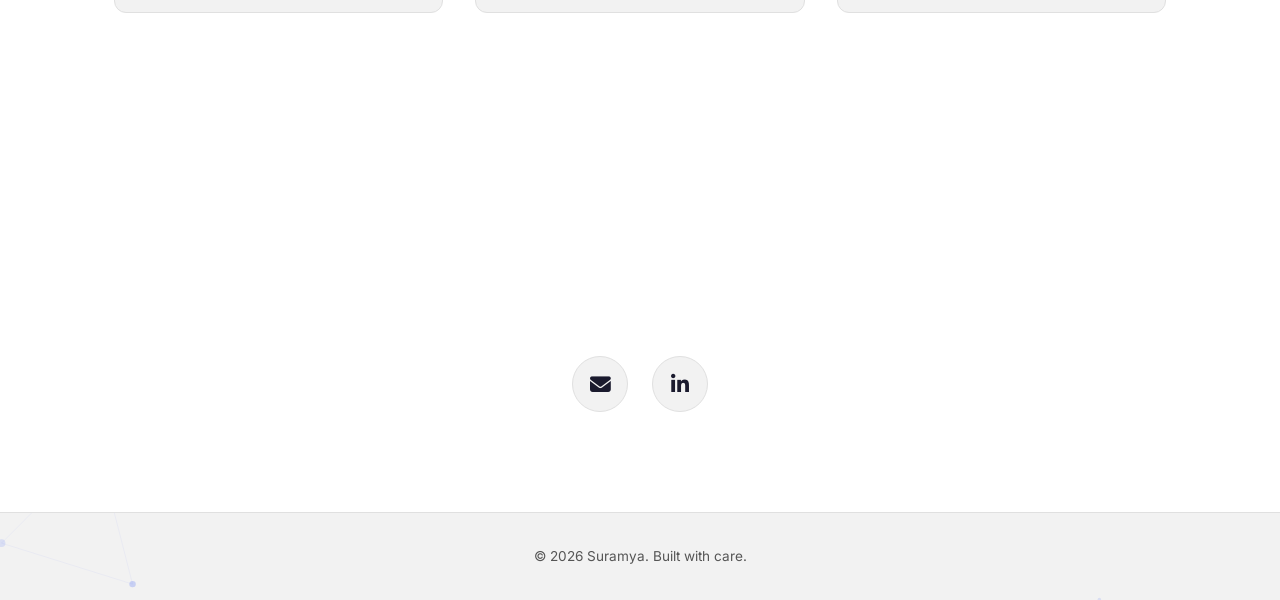
==== commit a0d3ea2d: "Compact case study pages, fix spacing, interactive about, favicon fix" ====
--- a/index.html
+++ b/index.html
@@ -84,8 +84,8 @@
           <img src="assets/profile.png" alt="Suramya Chandra" class="about-photo">
         </div>
         <div class="about-text">
-          <p>UX researcher with a background in cognitive science and psychology. Experienced in HCI, human-robot interaction, and AI integration.</p>
-          <p>I use eye-tracking, usability testing, and behavioral experiments to find what's not working and why. I've done this at KUKA (robotics), DFKI (AI research), and the Max Planck Institute.</p>
+          <p>UX researcher with a background in <span class="highlight-term" data-tip="M.Sc. RPTU Kaiserslautern">cognitive science</span> and <span class="highlight-term" data-tip="B.A. Symbiosis International University">psychology</span>. Experienced in <span class="highlight-term" data-tip="Human-Computer Interaction">HCI</span>, <span class="highlight-term" data-tip="Cobot usability research at KUKA">human-robot interaction</span>, and <span class="highlight-term" data-tip="Adaptive learning systems at DFKI">AI integration</span>.</p>
+          <p>I use <span class="highlight-term" data-tip="EyeLink systems, gaze analysis, heatmaps">eye-tracking</span>, <span class="highlight-term" data-tip="SUS, UEQ, moderated & unmoderated sessions">usability testing</span>, and <span class="highlight-term" data-tip="Controlled studies, VR experiments, reaction time">behavioral experiments</span> to find what's not working and why. I've done this at KUKA, DFKI, and the Max Planck Institute.</p>
           <p>I'm driven by the unexpected finding. The one that reframes the problem and points to a better solution.</p>
         </div>
       </div>
--- a/css/styles.css
+++ b/css/styles.css
@@ -530,6 +530,43 @@
   color: var(--color-text-muted);
 }
 
+.highlight-term {
+  position: relative;
+  color: var(--color-text);
+  font-weight: 500;
+  cursor: default;
+  transition: color var(--transition);
+  border-bottom: 1.5px dashed transparent;
+}
+
+.highlight-term:hover {
+  color: var(--color-accent);
+  border-bottom-color: var(--color-accent);
+}
+
+.highlight-term::after {
+  content: attr(data-tip);
+  position: absolute;
+  bottom: 100%;
+  left: 50%;
+  transform: translateX(-50%) translateY(-4px);
+  background: var(--color-text);
+  color: var(--color-bg);
+  font-size: 0.72rem;
+  font-weight: 500;
+  padding: 5px 10px;
+  border-radius: 4px;
+  white-space: nowrap;
+  opacity: 0;
+  pointer-events: none;
+  transition: opacity 0.2s ease, transform 0.2s ease;
+}
+
+.highlight-term:hover::after {
+  opacity: 1;
+  transform: translateX(-50%) translateY(-8px);
+}
+
 /* ===== Case Studies ===== */
 .work {
   background: var(--color-surface);
@@ -1272,7 +1309,14 @@
 
 /* ===== Animations ===== */
 @media (prefers-reduced-motion: no-preference) {
-  .fade-in {
+  .hero .fade-in,
+  .work .fade-in,
+  .methods .fade-in,
+  .process .fade-in,
+  .testimonials .fade-in,
+  .thoughts .fade-in,
+  .contact .fade-in,
+  .about .fade-in {
     opacity: 0;
     transform: translateY(30px);
     transition: opacity 0.6s ease, transform 0.6s ease;
@@ -1286,9 +1330,9 @@
   /* Staggered delays */
   .fade-in:nth-child(1) { transition-delay: 0s; }
   .fade-in:nth-child(2) { transition-delay: 0.1s; }
-  .fade-in:nth-child(3) { transition-delay: 0.2s; }
-  .fade-in:nth-child(4) { transition-delay: 0.3s; }
-  .fade-in:nth-child(5) { transition-delay: 0.4s; }
-  .fade-in:nth-child(6) { transition-delay: 0.5s; }
-  .fade-in:nth-child(7) { transition-delay: 0.6s; }
-}
+  .fade-in:nth-child(3) { transition-delay: 0.1s; }
+  .fade-in:nth-child(4) { transition-delay: 0.2s; }
+  .fade-in:nth-child(5) { transition-delay: 0.2s; }
+  .fade-in:nth-child(6) { transition-delay: 0.3s; }
+  .fade-in:nth-child(7) { transition-delay: 0.3s; }
+}
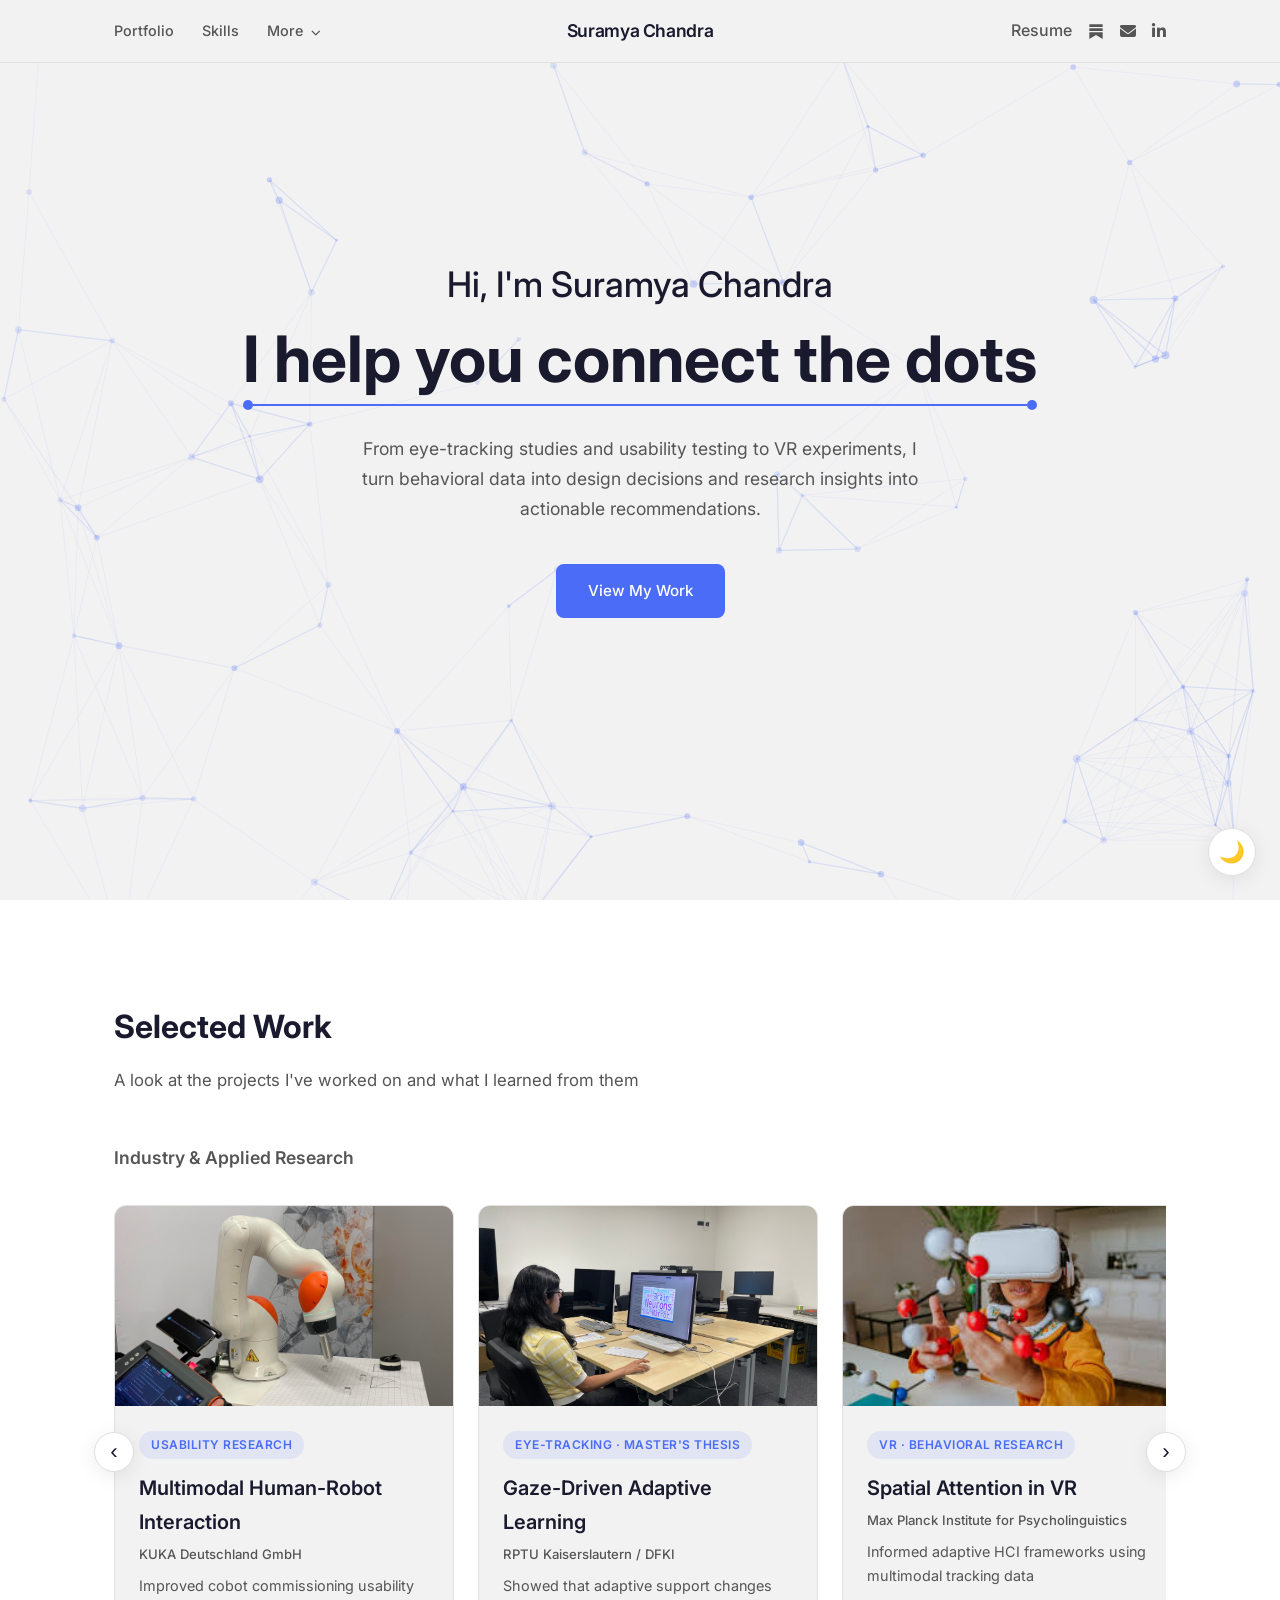
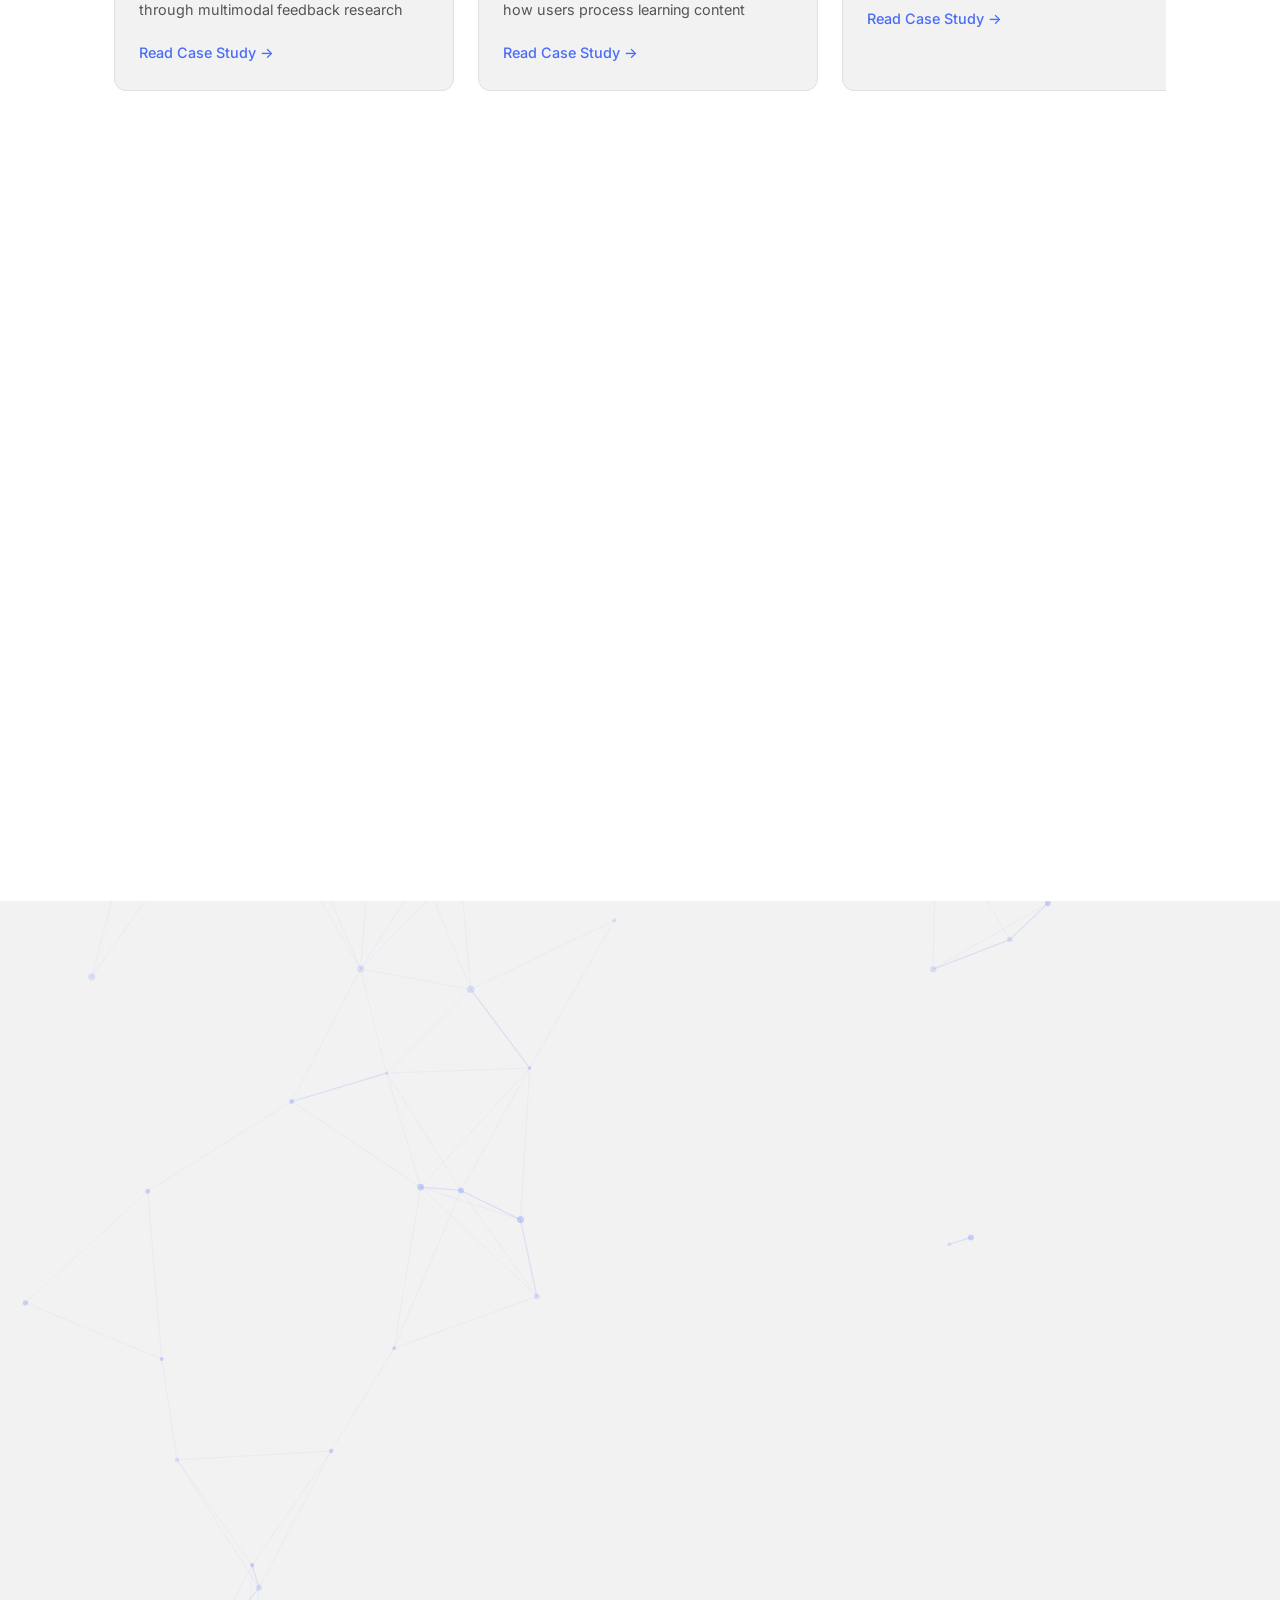
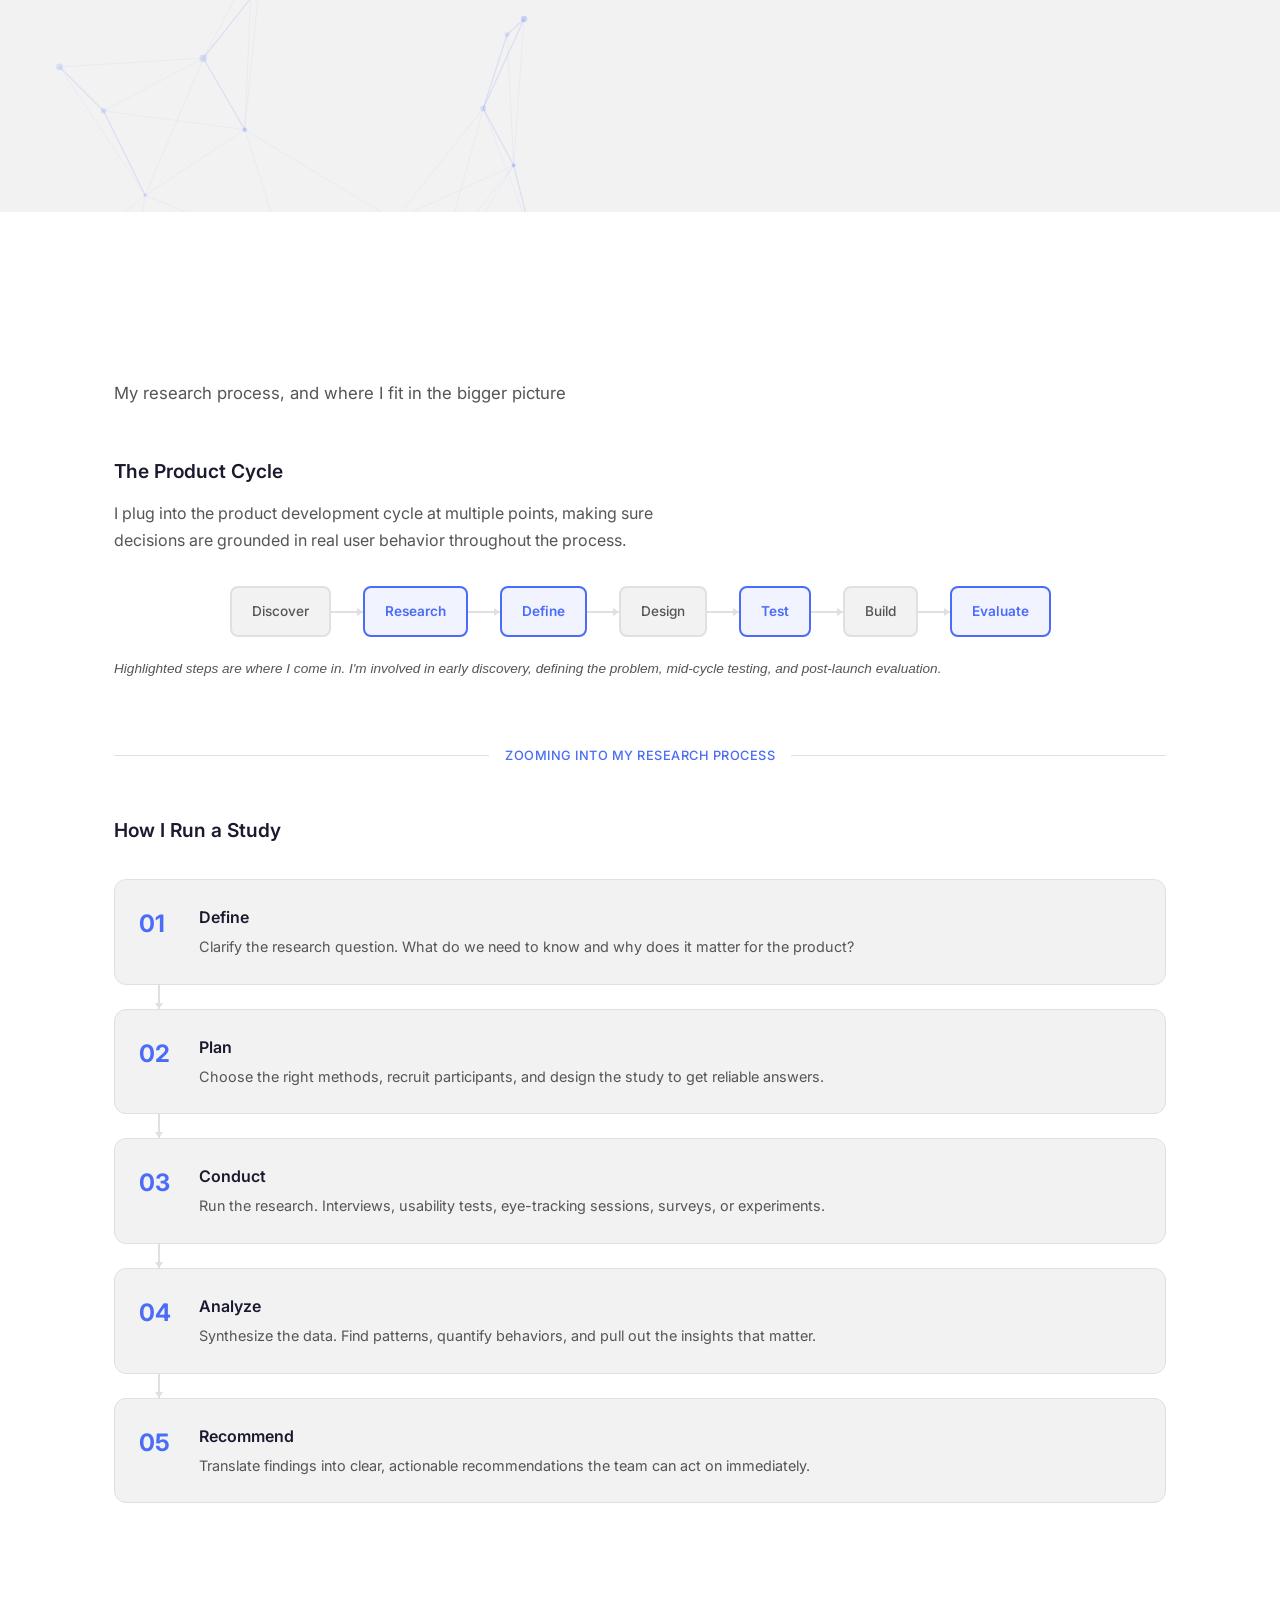
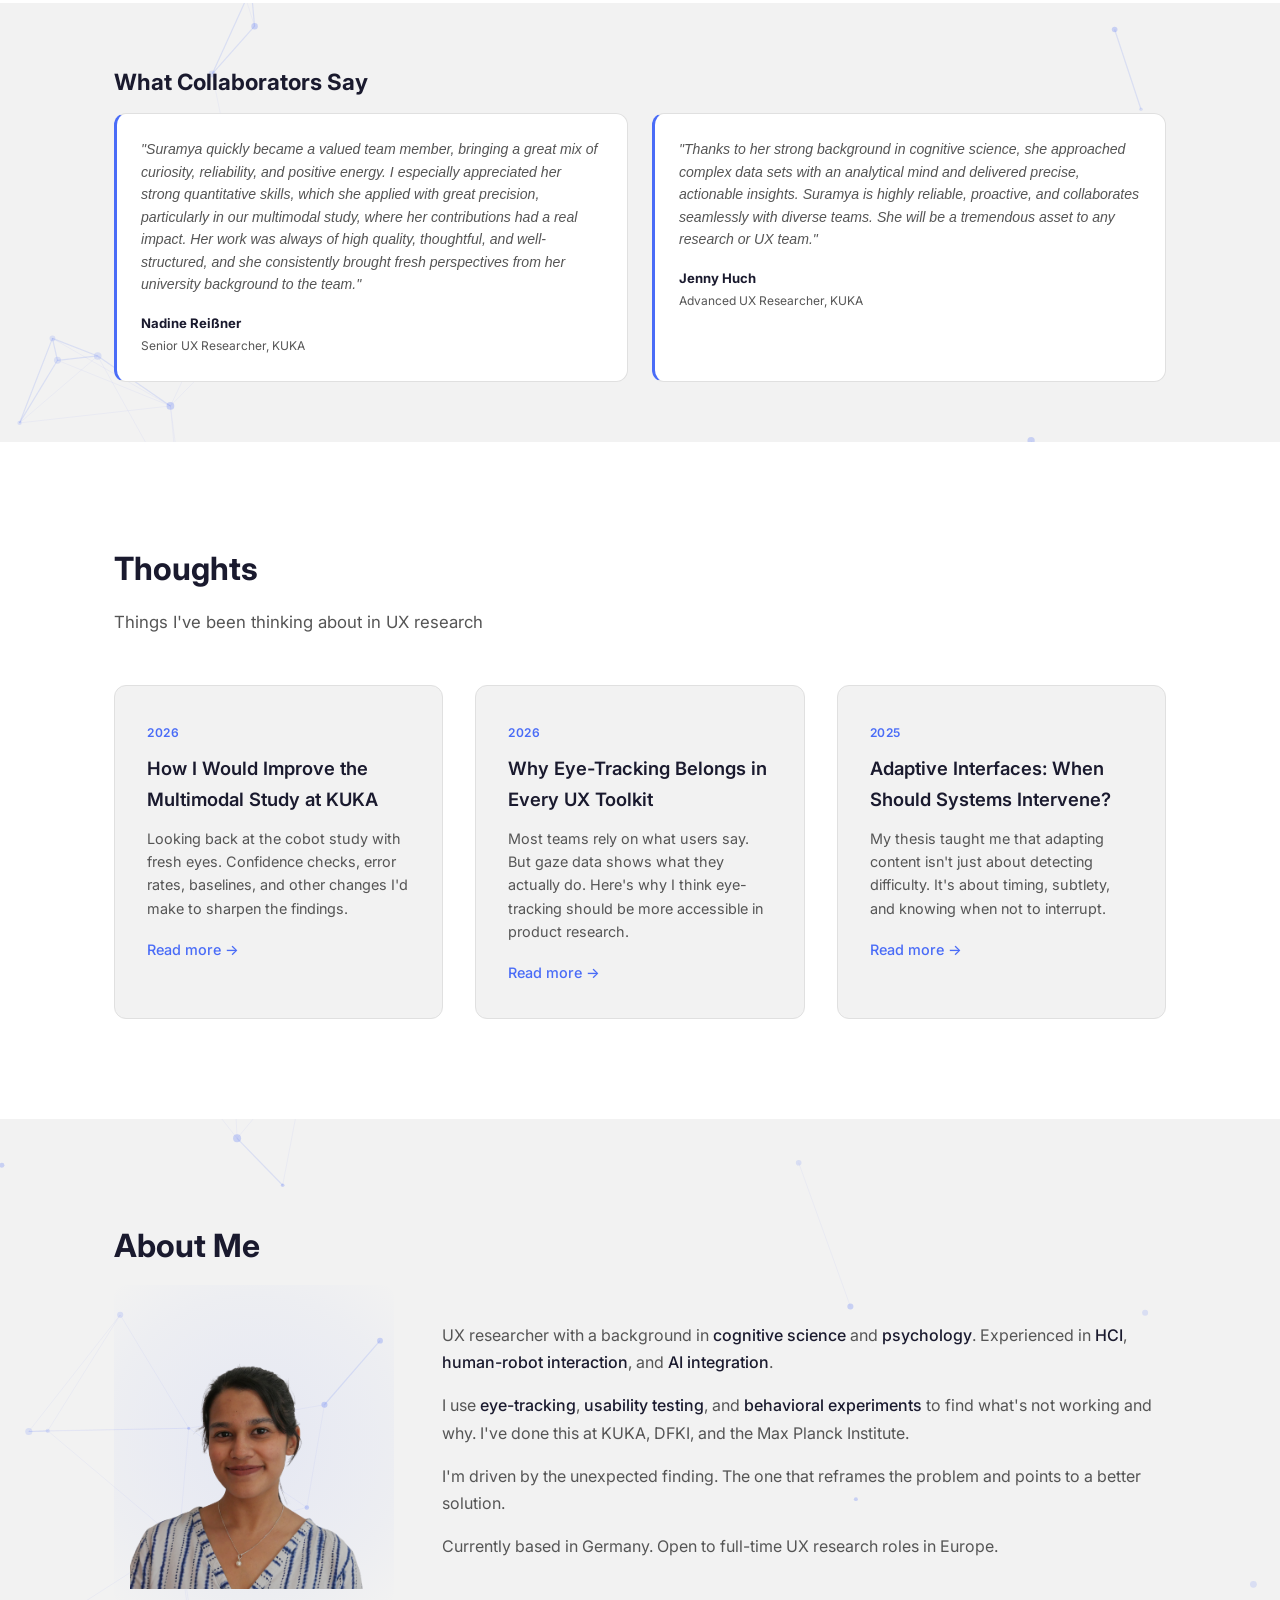
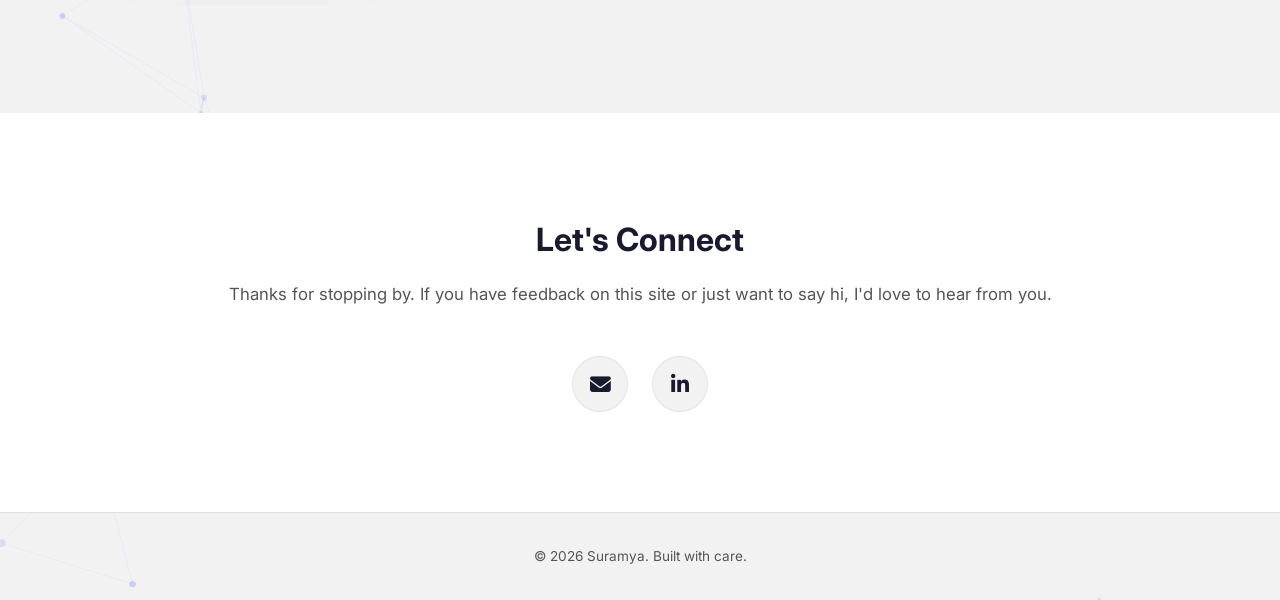
==== commit 2bdd8f92: "Move about to bottom, add resume link, update nav order" ====
--- a/index.html
+++ b/index.html
@@ -34,18 +34,21 @@
   <nav class="nav" aria-label="Main navigation">
     <div class="nav-container">
       <ul class="nav-links">
-        <li><a href="#about">About</a></li>
         <li><a href="#work">Portfolio</a></li>
+        <li><a href="#methods">Skills</a></li>
         <li class="nav-dropdown">
-          <a href="#methods">Skills <i class="fas fa-chevron-down nav-arrow"></i></a>
+          <a href="#process">More <i class="fas fa-chevron-down nav-arrow"></i></a>
           <ul class="dropdown-menu">
             <li><a href="#process">Process</a></li>
             <li><a href="#testimonials">Testimonials</a></li>
+            <li><a href="#thoughts">Thoughts</a></li>
+            <li><a href="#about">About</a></li>
           </ul>
         </li>
       </ul>
       <a href="#hero" class="nav-name">Suramya Chandra</a>
       <div class="nav-socials">
+        <a href="assets/Suramya_Chandra_Resume.pdf" target="_blank" class="nav-resume" data-tooltip="Download resume">Resume</a>
         <a href="#thoughts" aria-label="Substack" data-tooltip="Read my thoughts" class="nav-substack"><svg xmlns="http://www.w3.org/2000/svg" viewBox="0 0 24 24" fill="currentColor" width="16" height="16"><path d="M2 2h20v4H2V2zm0 6h20v4H2V8zm0 6h20v10l-10-6-10 6V14z"/></svg></a>
         <a href="mailto:suramya19@gmail.com" aria-label="Email" data-tooltip="Email me"><i class="fas fa-envelope"></i></a>
         <a href="https://www.linkedin.com/in/suramya-chandra/" target="_blank" rel="noopener noreferrer" aria-label="LinkedIn" data-tooltip="Check out my LinkedIn"><i class="fab fa-linkedin-in"></i></a>
@@ -72,23 +75,6 @@
       </p>
       <p class="hero-tagline">From eye-tracking studies and usability testing to VR experiments, I turn behavioral data into design decisions and research insights into actionable recommendations.</p>
       <a href="#work" class="btn btn-primary">View My Work</a>
-    </div>
-  </section>
-
-  <!-- About Section -->
-  <section id="about" class="about">
-    <div class="container">
-      <h2 class="section-title">About Me</h2>
-      <div class="about-content">
-        <div class="about-image">
-          <img src="assets/profile.png" alt="Suramya Chandra" class="about-photo">
-        </div>
-        <div class="about-text">
-          <p>UX researcher with a background in <span class="highlight-term" data-tip="M.Sc. RPTU Kaiserslautern">cognitive science</span> and <span class="highlight-term" data-tip="B.A. Symbiosis International University">psychology</span>. Experienced in <span class="highlight-term" data-tip="Human-Computer Interaction">HCI</span>, <span class="highlight-term" data-tip="Cobot usability research at KUKA">human-robot interaction</span>, and <span class="highlight-term" data-tip="Adaptive learning systems at DFKI">AI integration</span>.</p>
-          <p>I use <span class="highlight-term" data-tip="EyeLink systems, gaze analysis, heatmaps">eye-tracking</span>, <span class="highlight-term" data-tip="SUS, UEQ, moderated & unmoderated sessions">usability testing</span>, and <span class="highlight-term" data-tip="Controlled studies, VR experiments, reaction time">behavioral experiments</span> to find what's not working and why. I've done this at KUKA, DFKI, and the Max Planck Institute.</p>
-          <p>I'm driven by the unexpected finding. The one that reframes the problem and points to a better solution.</p>
-        </div>
-      </div>
     </div>
   </section>
 
@@ -393,6 +379,24 @@
     </div>
   </section>
 
+  <!-- About Section -->
+  <section id="about" class="about">
+    <div class="container">
+      <h2 class="section-title">About Me</h2>
+      <div class="about-content">
+        <div class="about-image">
+          <img src="assets/profile.png" alt="Suramya Chandra" class="about-photo">
+        </div>
+        <div class="about-text">
+          <p>UX researcher with a background in <span class="highlight-term" data-tip="M.Sc. RPTU Kaiserslautern">cognitive science</span> and <span class="highlight-term" data-tip="B.A. Symbiosis International University">psychology</span>. Experienced in <span class="highlight-term" data-tip="Human-Computer Interaction">HCI</span>, <span class="highlight-term" data-tip="Cobot usability research at KUKA">human-robot interaction</span>, and <span class="highlight-term" data-tip="Adaptive learning systems at DFKI">AI integration</span>.</p>
+          <p>I use <span class="highlight-term" data-tip="EyeLink systems, gaze analysis, heatmaps">eye-tracking</span>, <span class="highlight-term" data-tip="SUS, UEQ, moderated & unmoderated sessions">usability testing</span>, and <span class="highlight-term" data-tip="Controlled studies, VR experiments, reaction time">behavioral experiments</span> to find what's not working and why. I've done this at KUKA, DFKI, and the Max Planck Institute.</p>
+          <p>I'm driven by the unexpected finding. The one that reframes the problem and points to a better solution.</p>
+          <p>Currently based in Germany. Open to full-time UX research roles in Europe.</p>
+        </div>
+      </div>
+    </div>
+  </section>
+
   <!-- Contact Section -->
   <section id="contact" class="contact">
     <div class="container">
--- a/css/styles.css
+++ b/css/styles.css
@@ -310,6 +310,11 @@
   width: 16px;
   height: 16px;
   fill: currentColor;
+}
+
+.nav-resume {
+  font-size: 0.9rem;
+  font-weight: 500;
 }
 
 .nav-socials a:hover {
@@ -509,7 +514,7 @@
   display: grid;
   grid-template-columns: 280px 1fr;
   gap: 48px;
-  align-items: start;
+  align-items: center;
 }
 
 .about-photo {
